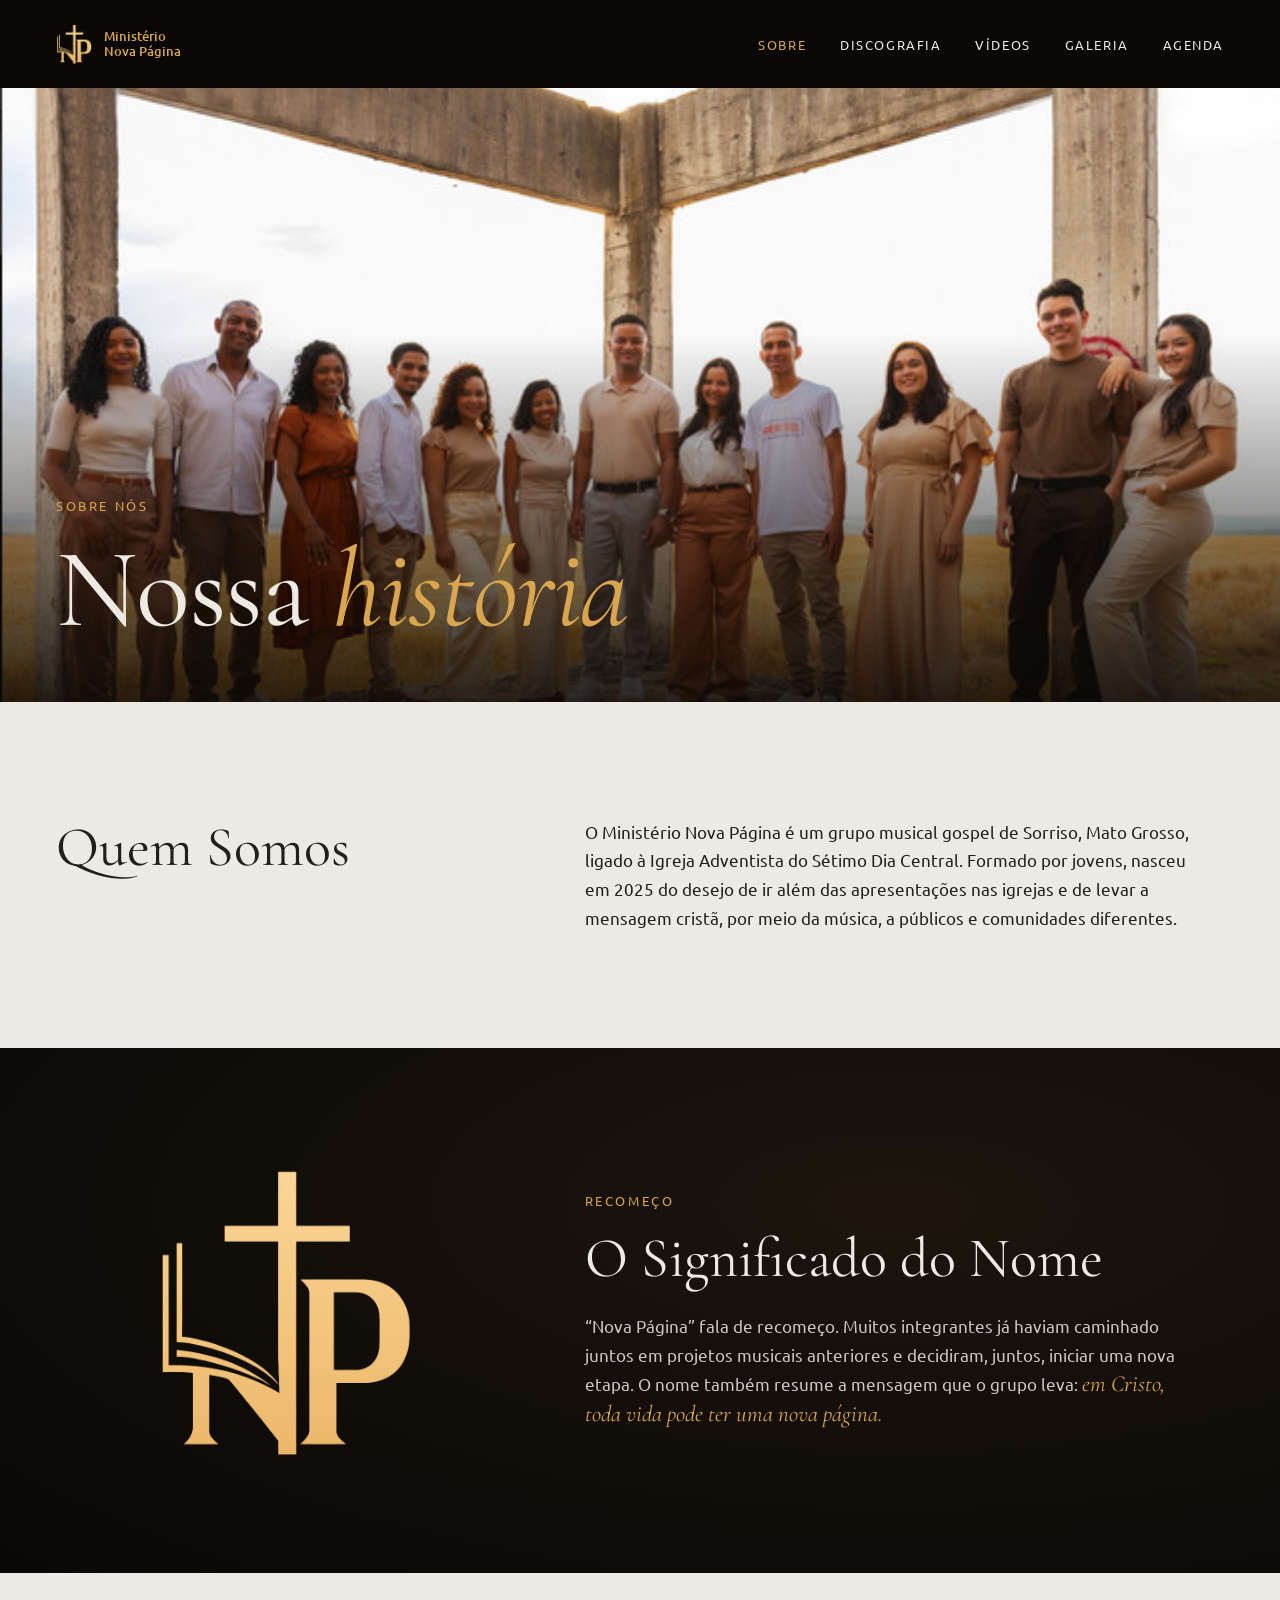
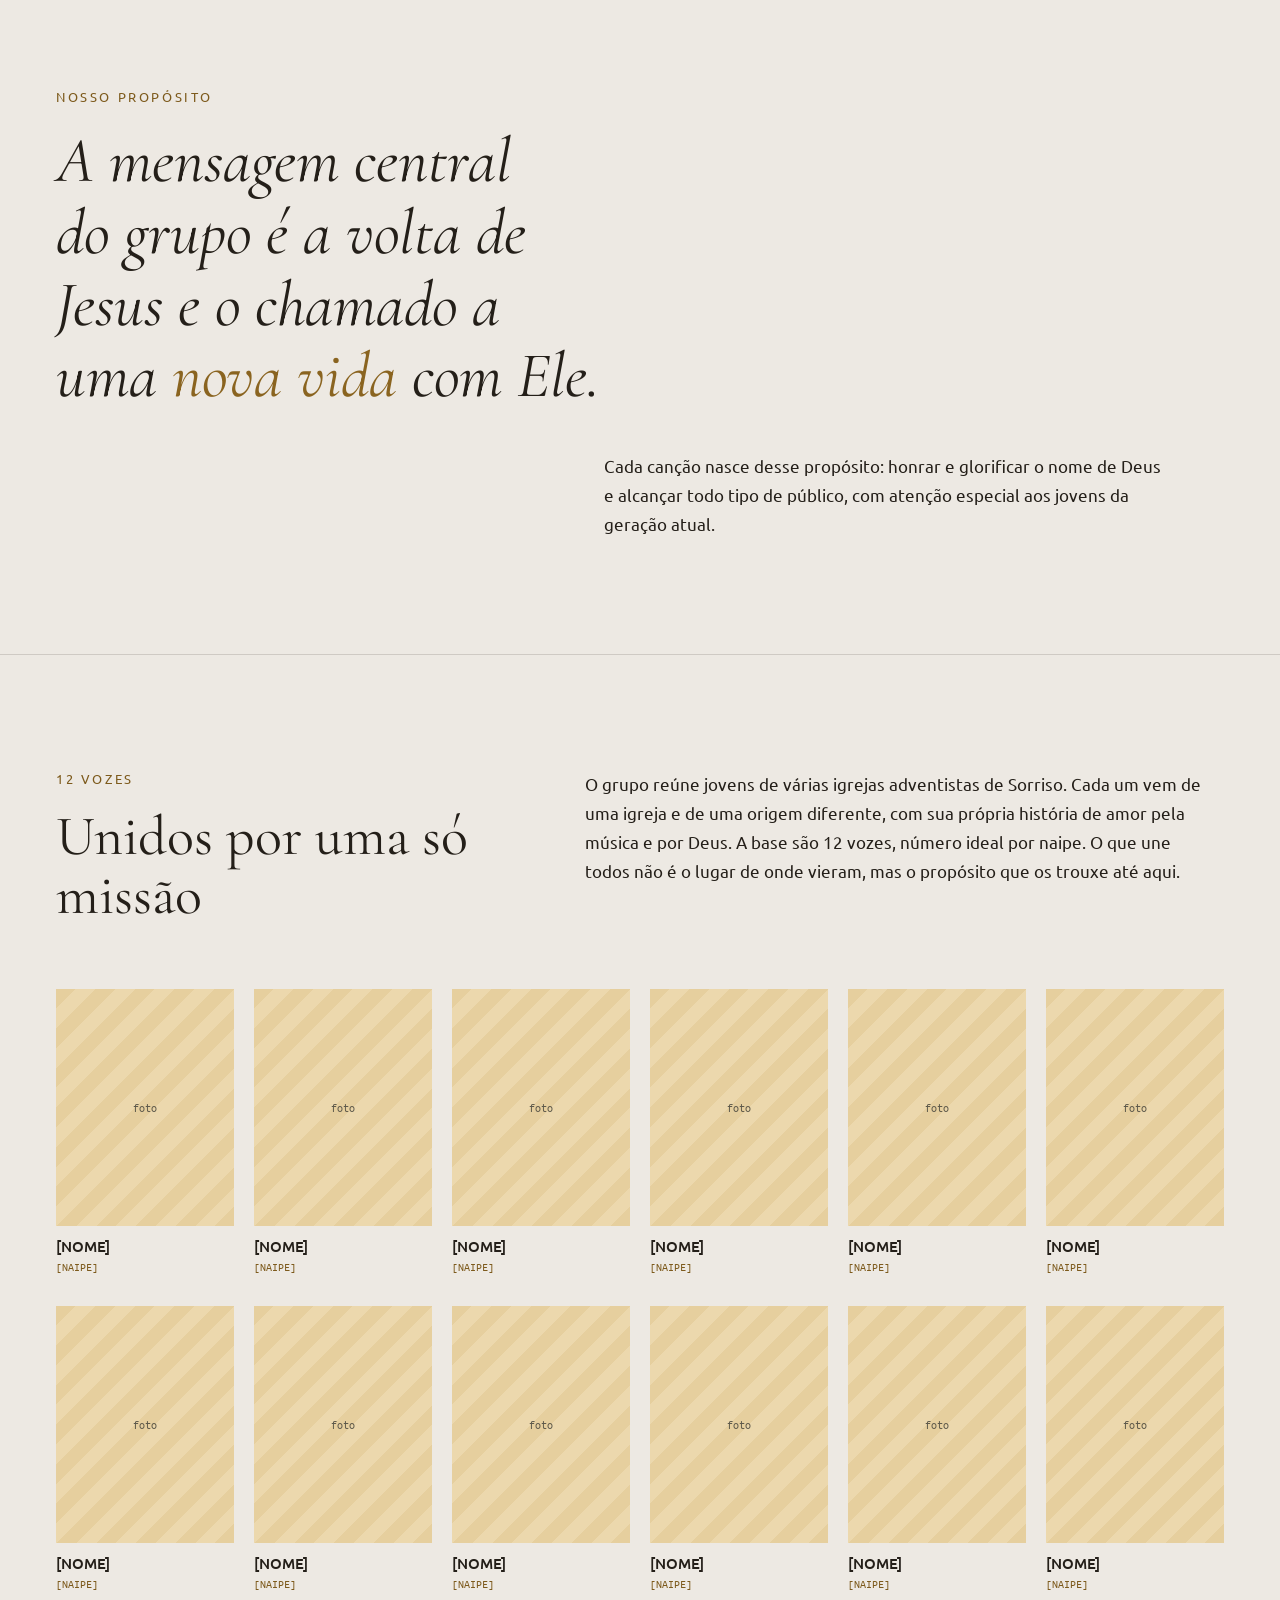
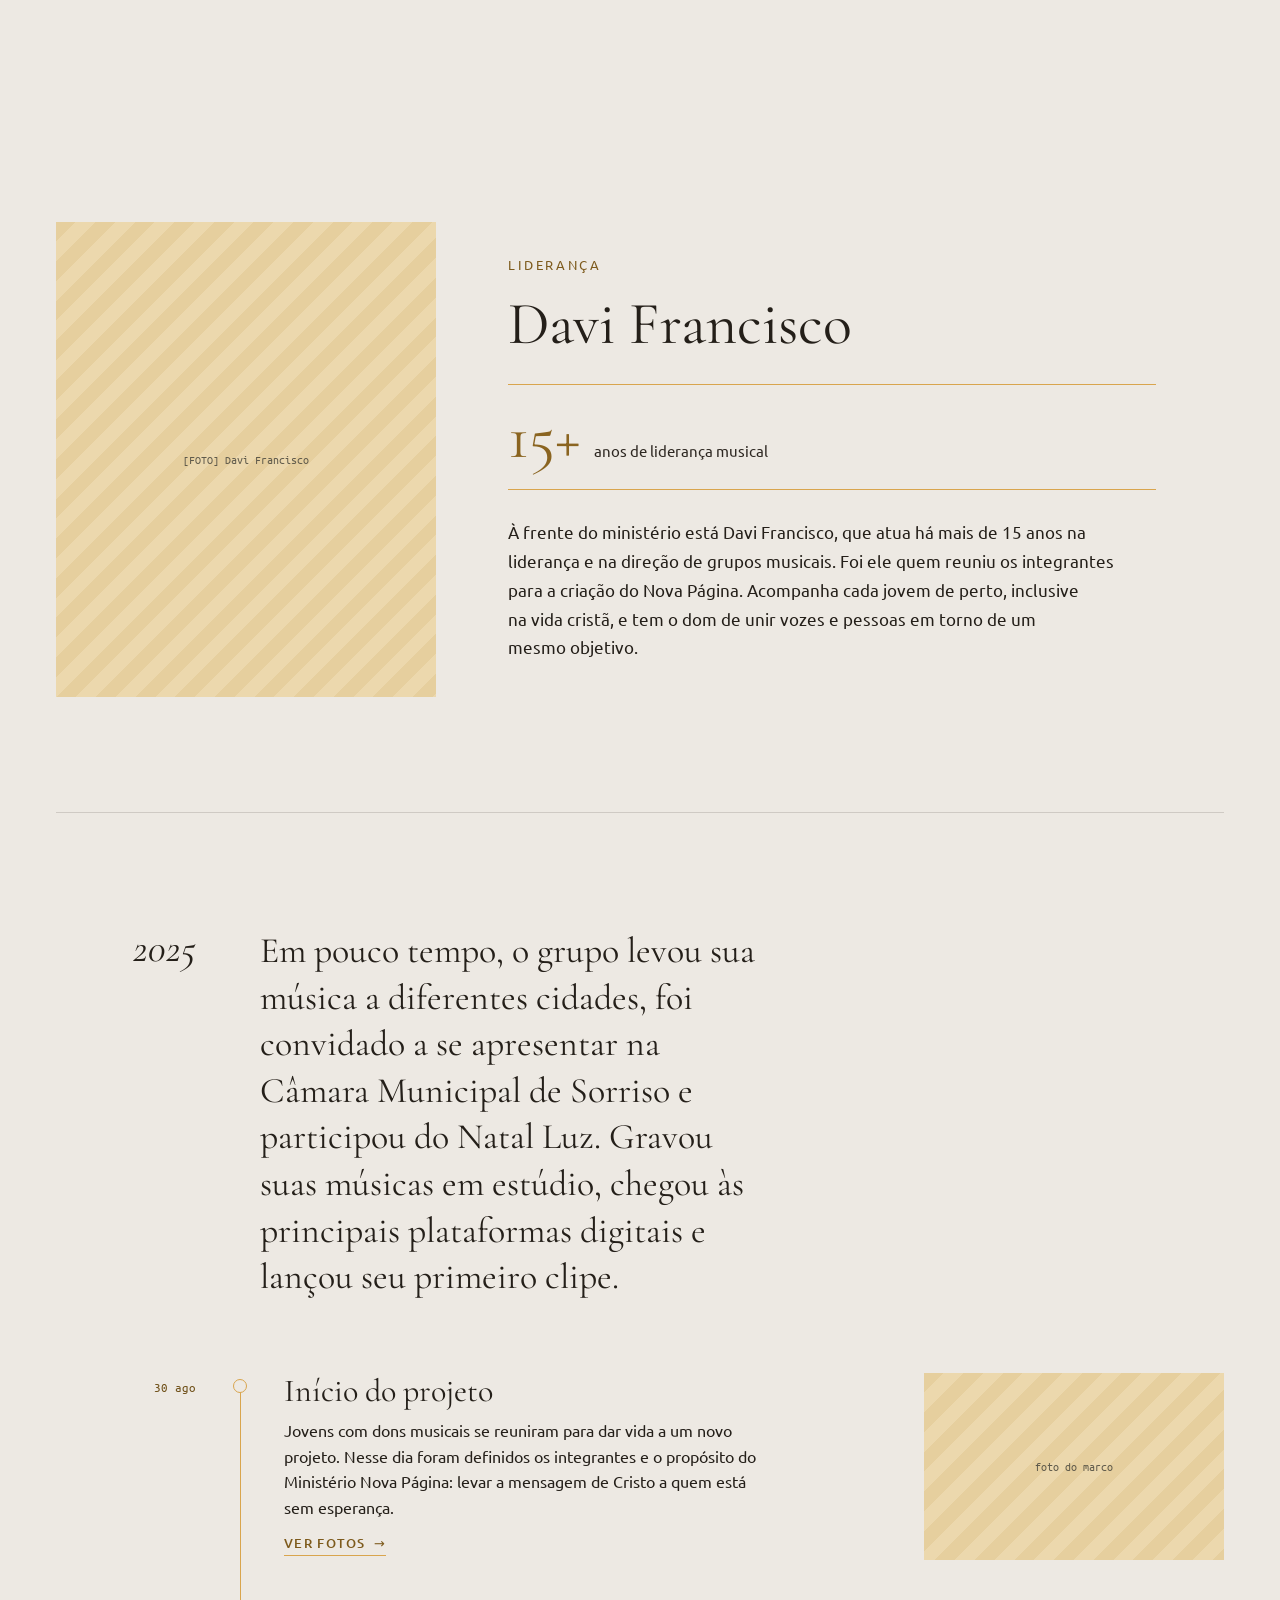
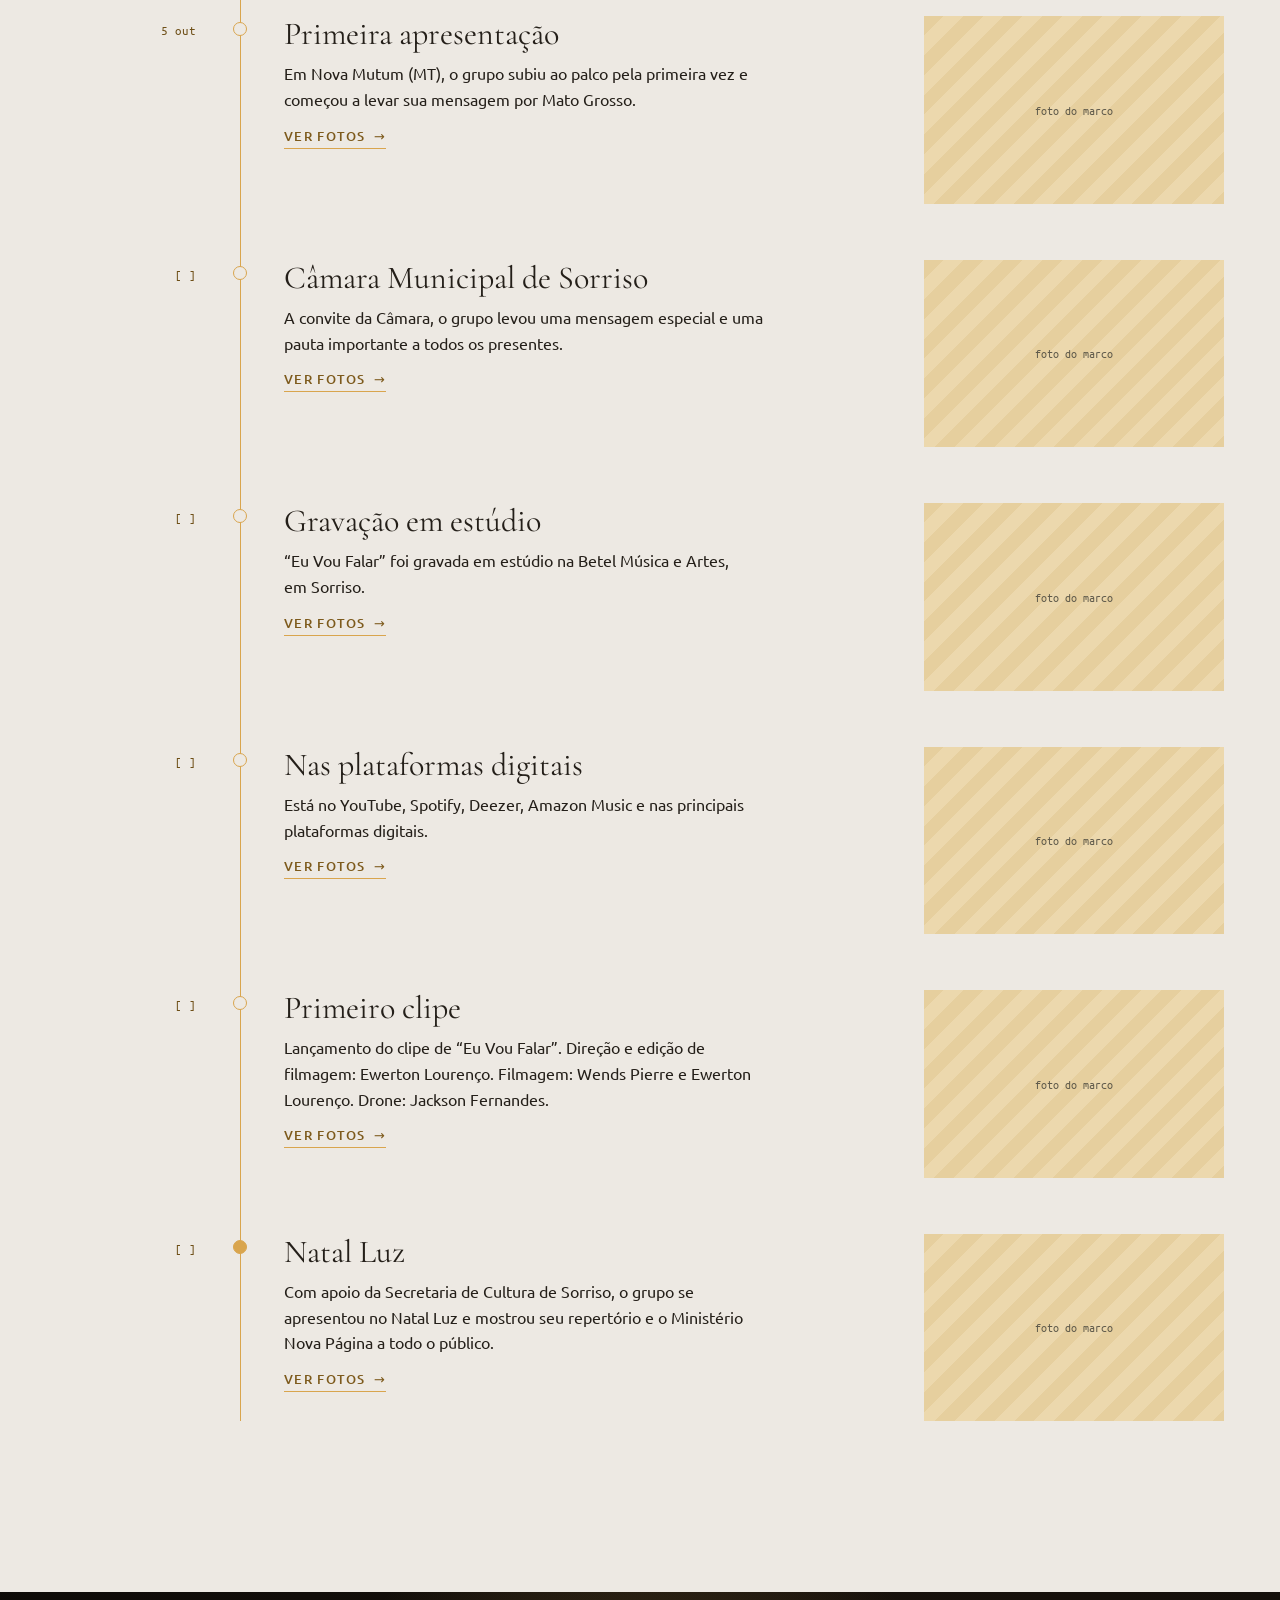
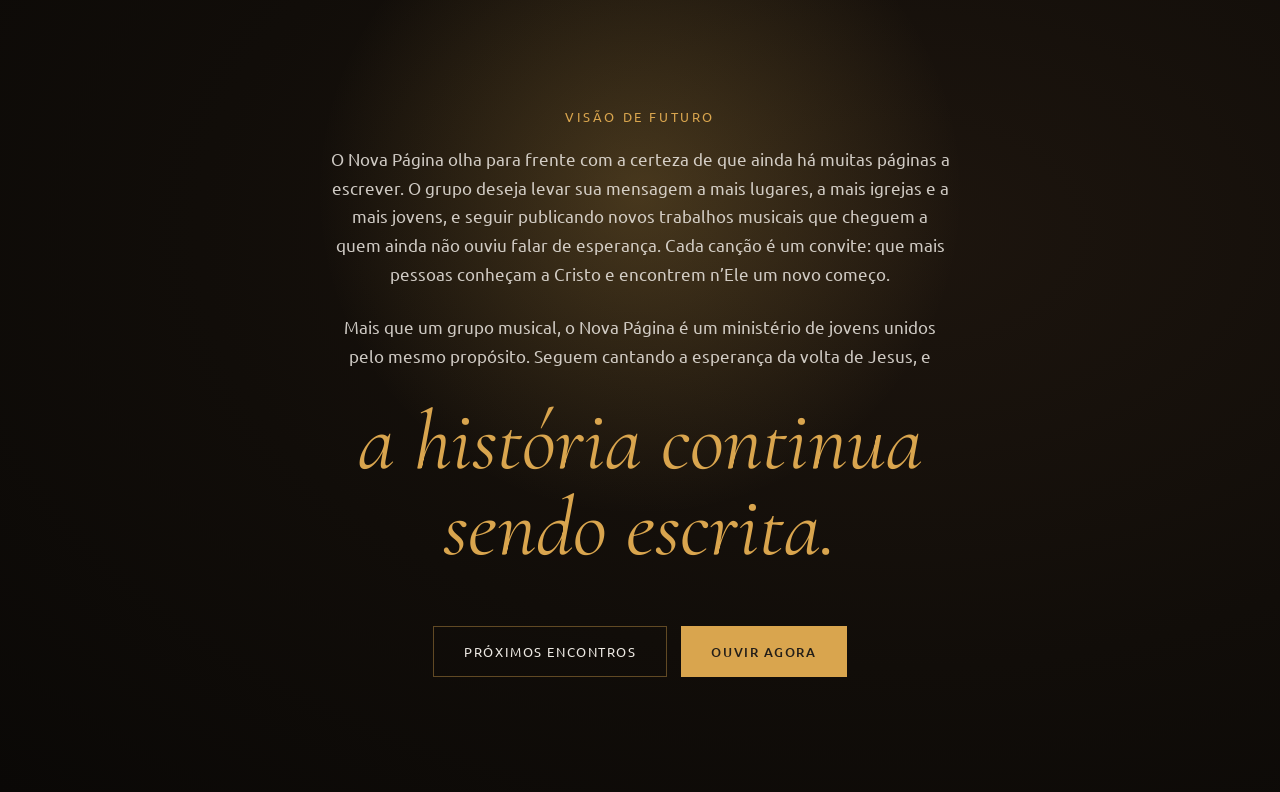
==== nossa-historia.html @ 0b58940a "Site do Ministério Nova Página Página inicial (Hero, Sobre, Discografia, Vídeos, Galeria, Agenda, Co" ====
<!DOCTYPE html>
<html lang="pt-BR">
<head>
<meta charset="utf-8">
<meta name="viewport" content="width=device-width, initial-scale=1">
<title>Nossa história — Ministério Nova Página</title>
<meta name="description" content="A história do Ministério Nova Página, grupo musical gospel de jovens de Sorriso, Mato Grosso.">
<meta name="theme-color" content="#0a0806">
<link rel="icon" href="assets/logo-mark-dourada.png">
<link rel="stylesheet" href="fonts/fonts.css">
<link rel="stylesheet" href="styles.css">
</head>
<body>

<header class="page-header">
  <a href="index.html" class="brand" aria-label="Ministério Nova Página — início"><img src="assets/logo-mark-dourada.png" alt=""><span>Ministério<br>Nova Página</span></a>
  <nav class="site-nav" aria-label="Principal">
    <a href="index.html#sobre" class="is-active">Sobre</a><a href="index.html#discografia">Discografia</a><a href="index.html#videos">Vídeos</a><a href="index.html#galeria">Galeria</a><a href="index.html#agenda">Agenda</a>
  </nav>
  <a href="index.html" class="back">← Início</a>
</header>

<main>
  <!-- 1. Abertura -->
  <section class="opening">
    <img class="crop-top" src="assets/foto-grupo.png" alt="Integrantes do Ministério Nova Página">
    <div class="opening__text">
      <div class="eyebrow eyebrow--gold">Sobre nós</div>
      <h1>Nossa <em>história</em></h1>
    </div>
  </section>
  <section class="h-section h-split">
    <h2 class="h2">Quem Somos</h2>
    <p class="body">O Ministério Nova Página é um grupo musical gospel de Sorriso, Mato Grosso, ligado à Igreja Adventista do Sétimo Dia Central. Formado por jovens, nasceu em 2025 do desejo de ir além das apresentações nas igrejas e de levar a mensagem cristã, por meio da música, a públicos e comunidades diferentes.</p>
  </section>

  <!-- 2. Significado do nome -->
  <section class="name-band h-split">
    <div class="mark"><img src="assets/logo-mark-dourada.png" alt=""></div>
    <div>
      <div class="eyebrow eyebrow--gold">Recomeço</div>
      <h2 class="h2">O Significado do Nome</h2>
      <p class="body">“Nova Página” fala de recomeço. Muitos integrantes já haviam caminhado juntos em projetos musicais anteriores e decidiram, juntos, iniciar uma nova etapa. O nome também resume a mensagem que o grupo leva: <em>em Cristo, toda vida pode ter uma nova página.</em></p>
    </div>
  </section>

  <!-- 3. Propósito -->
  <section class="h-section">
    <div class="eyebrow eyebrow--dark">Nosso Propósito</div>
    <p class="purpose-lead">A mensagem central do grupo é a volta de Jesus e o chamado a uma <span>nova vida</span> com Ele.</p>
    <div class="purpose-rest"><p class="body">Cada canção nasce desse propósito: honrar e glorificar o nome de Deus e alcançar todo tipo de público, com atenção especial aos jovens da geração atual.</p></div>
  </section>

  <!-- 4. Integrantes -->
  <section class="h-section h-section--rule">
    <div class="h-split">
      <div><div class="eyebrow eyebrow--dark">12 vozes</div><h2 class="h2">Unidos por uma só missão</h2></div>
      <p class="body">O grupo reúne jovens de várias igrejas adventistas de Sorriso. Cada um vem de uma igreja e de uma origem diferente, com sua própria história de amor pela música e por Deus. A base são 12 vozes, número ideal por naipe. O que une todos não é o lugar de onde vieram, mas o propósito que os trouxe até aqui.</p>
    </div>
    <div class="members">
      <div class="member"><div class="placeholder">foto</div><div class="member__name">[NOME]</div><div class="member__role">[NAIPE]</div></div>
      <div class="member"><div class="placeholder">foto</div><div class="member__name">[NOME]</div><div class="member__role">[NAIPE]</div></div>
      <div class="member"><div class="placeholder">foto</div><div class="member__name">[NOME]</div><div class="member__role">[NAIPE]</div></div>
      <div class="member"><div class="placeholder">foto</div><div class="member__name">[NOME]</div><div class="member__role">[NAIPE]</div></div>
      <div class="member"><div class="placeholder">foto</div><div class="member__name">[NOME]</div><div class="member__role">[NAIPE]</div></div>
      <div class="member"><div class="placeholder">foto</div><div class="member__name">[NOME]</div><div class="member__role">[NAIPE]</div></div>
      <div class="member"><div class="placeholder">foto</div><div class="member__name">[NOME]</div><div class="member__role">[NAIPE]</div></div>
      <div class="member"><div class="placeholder">foto</div><div class="member__name">[NOME]</div><div class="member__role">[NAIPE]</div></div>
      <div class="member"><div class="placeholder">foto</div><div class="member__name">[NOME]</div><div class="member__role">[NAIPE]</div></div>
      <div class="member"><div class="placeholder">foto</div><div class="member__name">[NOME]</div><div class="member__role">[NAIPE]</div></div>
      <div class="member"><div class="placeholder">foto</div><div class="member__name">[NOME]</div><div class="member__role">[NAIPE]</div></div>
      <div class="member"><div class="placeholder">foto</div><div class="member__name">[NOME]</div><div class="member__role">[NAIPE]</div></div>
    </div>
  </section>

  <!-- 5. Liderança -->
  <section class="h-section">
    <div class="leader">
      <div class="placeholder">[FOTO] Davi Francisco</div>
      <div>
        <div class="eyebrow eyebrow--dark">Liderança</div>
        <h2>Davi Francisco</h2>
        <div class="leader__stat"><b>15+</b><span>anos de liderança musical</span></div>
        <p class="body">À frente do ministério está Davi Francisco, que atua há mais de 15 anos na liderança e na direção de grupos musicais. Foi ele quem reuniu os integrantes para a criação do Nova Página. Acompanha cada jovem de perto, inclusive na vida cristã, e tem o dom de unir vozes e pessoas em torno de um mesmo objetivo.</p>
      </div>
    </div>
  </section>

  <!-- 6. Trajetória -->
  <section class="h-section traj" id="trajetoria">
    <div class="traj__intro">
      <div class="traj__year">2025</div>
      <p>Em pouco tempo, o grupo levou sua música a diferentes cidades, foi convidado a se apresentar na Câmara Municipal de Sorriso e participou do Natal Luz. Gravou suas músicas em estúdio, chegou às principais plataformas digitais e lançou seu primeiro clipe.</p>
    </div>
    <div class="vtl">
      <div class="vtl__rail" data-draw-y></div>
      <div class="vtl__item" data-pt="0">
        <div class="vtl__date">30 ago</div>
        <div class="vtl__dotcol"><div class="vtl__dot"></div></div>
        <div><h3>Início do projeto</h3><p>Jovens com dons musicais se reuniram para dar vida a um novo projeto. Nesse dia foram definidos os integrantes e o propósito do Ministério Nova Página: levar a mensagem de Cristo a quem está sem esperança.</p><a href="index.html#galeria" class="link-arrow">Ver fotos <span class="arrow">→</span></a></div>
        <div class="placeholder">foto do marco</div>
      </div>
      <div class="vtl__item" data-pt="1">
        <div class="vtl__date">5 out</div>
        <div class="vtl__dotcol"><div class="vtl__dot"></div></div>
        <div><h3>Primeira apresentação</h3><p>Em Nova Mutum (MT), o grupo subiu ao palco pela primeira vez e começou a levar sua mensagem por Mato Grosso.</p><a href="index.html#galeria" class="link-arrow">Ver fotos <span class="arrow">→</span></a></div>
        <div class="placeholder">foto do marco</div>
      </div>
      <div class="vtl__item" data-pt="2">
        <div class="vtl__date">[  ]</div>
        <div class="vtl__dotcol"><div class="vtl__dot"></div></div>
        <div><h3>Câmara Municipal de Sorriso</h3><p>A convite da Câmara, o grupo levou uma mensagem especial e uma pauta importante a todos os presentes.</p><a href="index.html#galeria" class="link-arrow">Ver fotos <span class="arrow">→</span></a></div>
        <div class="placeholder">foto do marco</div>
      </div>
      <div class="vtl__item" data-pt="3">
        <div class="vtl__date">[  ]</div>
        <div class="vtl__dotcol"><div class="vtl__dot"></div></div>
        <div><h3>Gravação em estúdio</h3><p>“Eu Vou Falar” foi gravada em estúdio na Betel Música e Artes, em Sorriso.</p><a href="index.html#galeria" class="link-arrow">Ver fotos <span class="arrow">→</span></a></div>
        <div class="placeholder">foto do marco</div>
      </div>
      <div class="vtl__item" data-pt="4">
        <div class="vtl__date">[  ]</div>
        <div class="vtl__dotcol"><div class="vtl__dot"></div></div>
        <div><h3>Nas plataformas digitais</h3><p>Está no YouTube, Spotify, Deezer, Amazon Music e nas principais plataformas digitais.</p><a href="index.html#galeria" class="link-arrow">Ver fotos <span class="arrow">→</span></a></div>
        <div class="placeholder">foto do marco</div>
      </div>
      <div class="vtl__item" data-pt="5">
        <div class="vtl__date">[  ]</div>
        <div class="vtl__dotcol"><div class="vtl__dot"></div></div>
        <div><h3>Primeiro clipe</h3><p>Lançamento do clipe de “Eu Vou Falar”. Direção e edição de filmagem: Ewerton Lourenço. Filmagem: Wends Pierre e Ewerton Lourenço. Drone: Jackson Fernandes.</p><a href="index.html#galeria" class="link-arrow">Ver fotos <span class="arrow">→</span></a></div>
        <div class="placeholder">foto do marco</div>
      </div>
      <div class="vtl__item is-latest" data-pt="6">
        <div class="vtl__date">[  ]</div>
        <div class="vtl__dotcol"><div class="vtl__dot"></div></div>
        <div><h3>Natal Luz</h3><p>Com apoio da Secretaria de Cultura de Sorriso, o grupo se apresentou no Natal Luz e mostrou seu repertório e o Ministério Nova Página a todo o público.</p><a href="index.html#galeria" class="link-arrow">Ver fotos <span class="arrow">→</span></a></div>
        <div class="placeholder">foto do marco</div>
      </div>
    </div>
  </section>

  <!-- 7. Fechamento -->
  <section class="closing">
    <div class="closing__inner">
      <div class="eyebrow eyebrow--gold">Visão de Futuro</div>
      <p class="body">O Nova Página olha para frente com a certeza de que ainda há muitas páginas a escrever. O grupo deseja levar sua mensagem a mais lugares, a mais igrejas e a mais jovens, e seguir publicando novos trabalhos musicais que cheguem a quem ainda não ouviu falar de esperança. Cada canção é um convite: que mais pessoas conheçam a Cristo e encontrem n’Ele um novo começo.</p>
      <p class="body">Mais que um grupo musical, o Nova Página é um ministério de jovens unidos pelo mesmo propósito. Seguem cantando a esperança da volta de Jesus, e</p>
      <p class="closing__big">a história continua sendo escrita.</p>
      <div class="closing__ctas">
        <a href="index.html#agenda" class="btn btn--ghost">Próximos encontros</a>
        <a href="index.html#discografia" class="btn btn--primary">Ouvir agora</a>
      </div>
    </div>
  </section>
</main>

<script src="main.js"></script>
</body>
</html>
---- fonts/fonts.css ----
/* Fontes do site (Google Fonts, licença SIL Open Font License) — servidas localmente.
   Subconjuntos latin + latin-ext (português). Gerado a partir de fonts.googleapis.com. */

/* latin-ext */
@font-face {
  font-family: 'Cormorant Garamond';
  font-style: italic;
  font-weight: 400;
  font-display: swap;
  src: url(cormorant-garamond-400-italic-latin-ext.woff2) format('woff2');
  unicode-range: U+0100-02BA, U+02BD-02C5, U+02C7-02CC, U+02CE-02D7, U+02DD-02FF, U+0304, U+0308, U+0329, U+1D00-1DBF, U+1E00-1E9F, U+1EF2-1EFF, U+2020, U+20A0-20AB, U+20AD-20C4, U+2113, U+2C60-2C7F, U+A720-A7FF;
}

/* latin */
@font-face {
  font-family: 'Cormorant Garamond';
  font-style: italic;
  font-weight: 400;
  font-display: swap;
  src: url(cormorant-garamond-400-italic-latin.woff2) format('woff2');
  unicode-range: U+0000-00FF, U+0131, U+0152-0153, U+02BB-02BC, U+02C6, U+02DA, U+02DC, U+0304, U+0308, U+0329, U+2000-206F, U+20AC, U+2122, U+2191, U+2193, U+2212, U+2215, U+FEFF, U+FFFD;
}

/* latin-ext */
@font-face {
  font-family: 'Cormorant Garamond';
  font-style: italic;
  font-weight: 500;
  font-display: swap;
  src: url(cormorant-garamond-400-italic-latin-ext.woff2) format('woff2');
  unicode-range: U+0100-02BA, U+02BD-02C5, U+02C7-02CC, U+02CE-02D7, U+02DD-02FF, U+0304, U+0308, U+0329, U+1D00-1DBF, U+1E00-1E9F, U+1EF2-1EFF, U+2020, U+20A0-20AB, U+20AD-20C4, U+2113, U+2C60-2C7F, U+A720-A7FF;
}

/* latin */
@font-face {
  font-family: 'Cormorant Garamond';
  font-style: italic;
  font-weight: 500;
  font-display: swap;
  src: url(cormorant-garamond-400-italic-latin.woff2) format('woff2');
  unicode-range: U+0000-00FF, U+0131, U+0152-0153, U+02BB-02BC, U+02C6, U+02DA, U+02DC, U+0304, U+0308, U+0329, U+2000-206F, U+20AC, U+2122, U+2191, U+2193, U+2212, U+2215, U+FEFF, U+FFFD;
}

/* latin-ext */
@font-face {
  font-family: 'Cormorant Garamond';
  font-style: normal;
  font-weight: 400;
  font-display: swap;
  src: url(cormorant-garamond-400-latin-ext.woff2) format('woff2');
  unicode-range: U+0100-02BA, U+02BD-02C5, U+02C7-02CC, U+02CE-02D7, U+02DD-02FF, U+0304, U+0308, U+0329, U+1D00-1DBF, U+1E00-1E9F, U+1EF2-1EFF, U+2020, U+20A0-20AB, U+20AD-20C4, U+2113, U+2C60-2C7F, U+A720-A7FF;
}

/* latin */
@font-face {
  font-family: 'Cormorant Garamond';
  font-style: normal;
  font-weight: 400;
  font-display: swap;
  src: url(cormorant-garamond-400-latin.woff2) format('woff2');
  unicode-range: U+0000-00FF, U+0131, U+0152-0153, U+02BB-02BC, U+02C6, U+02DA, U+02DC, U+0304, U+0308, U+0329, U+2000-206F, U+20AC, U+2122, U+2191, U+2193, U+2212, U+2215, U+FEFF, U+FFFD;
}

/* latin-ext */
@font-face {
  font-family: 'Cormorant Garamond';
  font-style: normal;
  font-weight: 500;
  font-display: swap;
  src: url(cormorant-garamond-400-latin-ext.woff2) format('woff2');
  unicode-range: U+0100-02BA, U+02BD-02C5, U+02C7-02CC, U+02CE-02D7, U+02DD-02FF, U+0304, U+0308, U+0329, U+1D00-1DBF, U+1E00-1E9F, U+1EF2-1EFF, U+2020, U+20A0-20AB, U+20AD-20C4, U+2113, U+2C60-2C7F, U+A720-A7FF;
}

/* latin */
@font-face {
  font-family: 'Cormorant Garamond';
  font-style: normal;
  font-weight: 500;
  font-display: swap;
  src: url(cormorant-garamond-400-latin.woff2) format('woff2');
  unicode-range: U+0000-00FF, U+0131, U+0152-0153, U+02BB-02BC, U+02C6, U+02DA, U+02DC, U+0304, U+0308, U+0329, U+2000-206F, U+20AC, U+2122, U+2191, U+2193, U+2212, U+2215, U+FEFF, U+FFFD;
}

/* latin-ext */
@font-face {
  font-family: 'Ubuntu';
  font-style: normal;
  font-weight: 300;
  font-display: swap;
  src: url(ubuntu-300-latin-ext.woff2) format('woff2');
  unicode-range: U+0100-02BA, U+02BD-02C5, U+02C7-02CC, U+02CE-02D7, U+02DD-02FF, U+0304, U+0308, U+0329, U+1D00-1DBF, U+1E00-1E9F, U+1EF2-1EFF, U+2020, U+20A0-20AB, U+20AD-20C4, U+2113, U+2C60-2C7F, U+A720-A7FF;
}

/* latin */
@font-face {
  font-family: 'Ubuntu';
  font-style: normal;
  font-weight: 300;
  font-display: swap;
  src: url(ubuntu-300-latin.woff2) format('woff2');
  unicode-range: U+0000-00FF, U+0131, U+0152-0153, U+02BB-02BC, U+02C6, U+02DA, U+02DC, U+0304, U+0308, U+0329, U+2000-206F, U+20AC, U+2122, U+2191, U+2193, U+2212, U+2215, U+FEFF, U+FFFD;
}

/* latin-ext */
@font-face {
  font-family: 'Ubuntu';
  font-style: normal;
  font-weight: 400;
  font-display: swap;
  src: url(ubuntu-400-latin-ext.woff2) format('woff2');
  unicode-range: U+0100-02BA, U+02BD-02C5, U+02C7-02CC, U+02CE-02D7, U+02DD-02FF, U+0304, U+0308, U+0329, U+1D00-1DBF, U+1E00-1E9F, U+1EF2-1EFF, U+2020, U+20A0-20AB, U+20AD-20C4, U+2113, U+2C60-2C7F, U+A720-A7FF;
}

/* latin */
@font-face {
  font-family: 'Ubuntu';
  font-style: normal;
  font-weight: 400;
  font-display: swap;
  src: url(ubuntu-400-latin.woff2) format('woff2');
  unicode-range: U+0000-00FF, U+0131, U+0152-0153, U+02BB-02BC, U+02C6, U+02DA, U+02DC, U+0304, U+0308, U+0329, U+2000-206F, U+20AC, U+2122, U+2191, U+2193, U+2212, U+2215, U+FEFF, U+FFFD;
}

/* latin-ext */
@font-face {
  font-family: 'Ubuntu';
  font-style: normal;
  font-weight: 500;
  font-display: swap;
  src: url(ubuntu-500-latin-ext.woff2) format('woff2');
  unicode-range: U+0100-02BA, U+02BD-02C5, U+02C7-02CC, U+02CE-02D7, U+02DD-02FF, U+0304, U+0308, U+0329, U+1D00-1DBF, U+1E00-1E9F, U+1EF2-1EFF, U+2020, U+20A0-20AB, U+20AD-20C4, U+2113, U+2C60-2C7F, U+A720-A7FF;
}

/* latin */
@font-face {
  font-family: 'Ubuntu';
  font-style: normal;
  font-weight: 500;
  font-display: swap;
  src: url(ubuntu-500-latin.woff2) format('woff2');
  unicode-range: U+0000-00FF, U+0131, U+0152-0153, U+02BB-02BC, U+02C6, U+02DA, U+02DC, U+0304, U+0308, U+0329, U+2000-206F, U+20AC, U+2122, U+2191, U+2193, U+2212, U+2215, U+FEFF, U+FFFD;
}

/* latin-ext */
@font-face {
  font-family: 'Ubuntu Mono';
  font-style: normal;
  font-weight: 400;
  font-display: swap;
  src: url(ubuntu-mono-400-latin-ext.woff2) format('woff2');
  unicode-range: U+0100-02BA, U+02BD-02C5, U+02C7-02CC, U+02CE-02D7, U+02DD-02FF, U+0304, U+0308, U+0329, U+1D00-1DBF, U+1E00-1E9F, U+1EF2-1EFF, U+2020, U+20A0-20AB, U+20AD-20C4, U+2113, U+2C60-2C7F, U+A720-A7FF;
}

/* latin */
@font-face {
  font-family: 'Ubuntu Mono';
  font-style: normal;
  font-weight: 400;
  font-display: swap;
  src: url(ubuntu-mono-400-latin.woff2) format('woff2');
  unicode-range: U+0000-00FF, U+0131, U+0152-0153, U+02BB-02BC, U+02C6, U+02DA, U+02DC, U+0304, U+0308, U+0329, U+2000-206F, U+20AC, U+2122, U+2191, U+2193, U+2212, U+2215, U+FEFF, U+FFFD;
}
---- styles.css ----
/* Ministério Nova Página — estilos compartilhados */
:root {
  --ink: #241F19;
  --ink-2: #2e2822;
  --ivory: #EDE9E3;
  --gold: #D9A54E;
  --gold-soft: #E8C27A;
  --sand: #EFD9A8;
  /* dourado da logo principal (medido no PNG: topo → base) */
  --gold-light: #FCD595;
  --gold-warm: #E4AB59;
  --gold-gradient: linear-gradient(180deg, var(--gold-light) 0%, var(--gold-warm) 100%);
  --gold-dark: #7d5a1c;
  --gold-deep: #8a6420;
  --gold-date: #6e4f17;
  --olive: #87816E;
  --muted: #a8a191;
  --night: #0a0806;
  --night-grad: radial-gradient(ellipse at 75% 40%, #1d150e 0%, #110d09 50%, #0a0806 100%);
  --serif: 'Cormorant Garamond', serif;
  --sans: Ubuntu, system-ui, sans-serif;
  --mono: 'Ubuntu Mono', ui-monospace, monospace;
  --ease: cubic-bezier(.23, 1, .32, 1);
  --gutter: clamp(20px, 4.4vw, 56px);
  --section-y: clamp(64px, 9vw, 120px);
  --cream: #EDE9E3;
  --cream-sheet: #E3D9C8;
  /* dourado profundo para texto sobre o creme (mesmo degradê vertical, contraste AA) */
  --gold-gradient-deep: linear-gradient(180deg, var(--gold-deep) 0%, var(--gold-date) 100%);
  /* container compartilhado */
  --container: 1240px;
  --container-pad: clamp(20px, 5vw, 48px);
  /* tipografia fluida */
  --fs-eyebrow: clamp(0.8125rem, 0.7rem + 0.2vw, 0.875rem);
  --fs-h2: clamp(2.5rem, 1.6rem + 3vw, 4rem);
  --fs-body: clamp(1.0625rem, 1rem + 0.25vw, 1.1875rem);
  --fs-quote: clamp(1.5rem, 1.2rem + 1vw, 2rem);
  --fs-meta: 1rem;
  --fs-link: 0.875rem;
  --stripe: repeating-linear-gradient(135deg, #e6cf9e 0 14px, #ecd8ad 14px 28px);
}

*, *::before, *::after { box-sizing: border-box; }
html { scroll-behavior: smooth; -webkit-text-size-adjust: 100%; }
body { margin: 0; font-family: var(--sans); background: var(--night); color: var(--ivory); }
img { max-width: 100%; }
a { color: inherit; text-decoration: none; }
button { font: inherit; }
h1, h2, h3, p, blockquote { margin: 0; }
section, [id] { scroll-margin-top: 0; }

.focusable:focus-visible, a:focus-visible, button:focus-visible, [tabindex]:focus-visible {
  outline: 2px solid var(--gold); outline-offset: 3px;
}

/* ---------- utilidades ---------- */
.container { width: 100%; max-width: calc(var(--container) + 2 * var(--container-pad)); margin-inline: auto; padding-inline: var(--container-pad); }
.eyebrow { font-size: 13px; letter-spacing: .2em; text-transform: uppercase; margin-bottom: 20px; }
.eyebrow--gold { color: var(--gold); }
.eyebrow--dark { color: var(--gold-dark); }
.display { font: 400 clamp(40px, 5vw, 60px)/1.05 var(--serif); }
.sr-only { position: absolute; width: 1px; height: 1px; overflow: hidden; clip: rect(0 0 0 0); white-space: nowrap; }
.placeholder { background: var(--stripe); display: flex; align-items: center; justify-content: center; font: 12px var(--mono); color: #5f5a4b; }

/* ---------- botões ---------- */
.btn {
  display: inline-flex; align-items: center; justify-content: center;
  padding: 16px 30px; font-size: 13px; letter-spacing: .12em; text-transform: uppercase;
  transition: background-color .2s ease, color .2s ease, border-color .2s ease, transform .16s var(--ease);
  min-height: 48px;
}
.btn:active { transform: scale(.97); }
.btn--primary { background: var(--gold); color: var(--ink); font-weight: 500; }
.btn--ghost { border: 1px solid rgba(217,165,78,.4); color: var(--ivory); }
@media (hover: hover) and (pointer: fine) {
  .btn--primary:hover { background: var(--ivory); color: var(--ink); }
  .btn--ghost:hover { border-color: var(--gold); color: var(--gold); }
}

.link-arrow {
  display: inline-flex; align-items: center; gap: 10px;
  font-size: 14px; font-weight: 500; letter-spacing: .1em; text-transform: uppercase;
  color: var(--gold-dark); border-bottom: 1px solid var(--gold); padding-bottom: 4px;
}
.link-arrow .arrow { display: inline-block; transition: transform .2s var(--ease); }
@media (hover: hover) and (pointer: fine) {
  .link-arrow:hover { color: var(--ink); }
  .link-arrow:hover .arrow { transform: translateX(4px); }
}

.link-line { font-size: 13px; letter-spacing: .12em; text-transform: uppercase; border-bottom: 1px solid currentColor; padding-bottom: 3px; }
@media (hover: hover) and (pointer: fine) { .link-line:hover { color: var(--gold-dark); } }

/* ---------- marca ---------- */
.brand { display: flex; align-items: center; gap: 12px; color: var(--gold); }
.brand img { height: 40px; width: auto; display: block; }
.brand span { font: 500 13px/1.15 var(--sans); }
@media (max-width: 899px) {
  .brand img { height: 30px; }
  .brand span { font-size: 12px; }
}

/* ---------- cabeçalho ---------- */
.site-header {
  position: relative; z-index: 3;
  display: grid; grid-template-columns: 1fr auto 1fr; align-items: center;
  padding-block: 24px;
}
.site-nav { display: flex; gap: 34px; font-size: 13px; letter-spacing: .12em; text-transform: uppercase; }
.site-nav a { transition: color .2s ease; }
@media (hover: hover) and (pointer: fine) { .site-nav a:hover { color: var(--gold); } }
.socials { display: flex; gap: 6px; justify-content: flex-end; }
.socials a {
  width: 36px; height: 36px; display: flex; align-items: center; justify-content: center;
  color: var(--gold); opacity: .8; transition: opacity .2s ease;
}
.socials svg { width: 18px; height: 18px; fill: currentColor; }
@media (hover: hover) and (pointer: fine) { .socials a:hover { opacity: 1; } }
.site-header .socials { gap: 0; }
.site-header .socials a { width: 44px; height: 44px; padding: 11px; }
.site-header .socials svg { width: 22px; height: 22px; display: block; }
.site-header .socials a:focus-visible { outline: 2px solid var(--gold); outline-offset: 0; opacity: 1; }

.menu-btn {
  display: none; width: 44px; height: 44px; flex-direction: column; align-items: center; justify-content: center;
  gap: 6px; background: none; border: none; cursor: pointer; padding: 0;
}
.menu-btn span { display: block; width: 22px; height: 1.5px; background: var(--ivory); }
.menu-btn span:last-child { width: 14px; margin-left: 8px; }

.mobile-menu {
  position: fixed; inset: 0; z-index: 50; background: rgba(10,8,6,.97);
  display: flex; flex-direction: column; padding: 14px 12px 28px 20px;
  opacity: 0; visibility: hidden; transition: opacity .25s ease, visibility 0s linear .25s;
}
.mobile-menu.is-open { opacity: 1; visibility: visible; transition: opacity .25s ease; }
.mobile-menu__top { display: flex; align-items: center; justify-content: space-between; }
.mobile-menu__close { width: 44px; height: 44px; background: none; border: none; color: var(--ivory); font-size: 28px; line-height: 1; cursor: pointer; }
.mobile-menu nav { display: flex; flex-direction: column; margin-top: 48px; font: 400 36px/1 var(--serif); }
.mobile-menu nav a { padding: 14px 0; border-bottom: 1px solid rgba(217,165,78,.15); }
.mobile-menu .socials { margin-top: auto; justify-content: flex-start; gap: 8px; }
.mobile-menu .socials a { width: 44px; height: 44px; }

@media (max-width: 899px) {
  .site-header { display: flex; justify-content: space-between; padding: 14px 12px 14px 20px; }
  .site-header .site-nav, .site-header .socials { display: none; }
  .menu-btn { display: flex; }
}

/* ---------- HERO ---------- */
.hero {
  position: relative; min-height: 100svh; min-height: max(100svh, 680px);
  background: var(--night-grad); color: var(--ivory);
  display: flex; flex-direction: column; overflow: hidden;
}
.hero-glow { position: absolute; inset: 0; pointer-events: none; overflow: hidden; }
.hero-glow > * { position: absolute; }
.hero-glow .beam-wrap { inset: 0; filter: blur(26px); animation: npBreathe 8s ease-in-out infinite; }
.hero-glow .beam {
  position: absolute; left: var(--gx, 75%); top: -4%; width: calc(640px * var(--gk, 1)); height: 100%;
  transform: translateX(-50%); clip-path: polygon(45% 0, 55% 0, 100% 100%, 0 100%);
  background: linear-gradient(180deg, rgba(255,228,150,.85) 0%, rgba(240,190,100,.45) 25%, rgba(210,150,70,.22) 60%, rgba(180,120,50,.10) 100%);
}
.hero-glow .source {
  left: var(--gx, 75%); top: calc(-60px * var(--gk, 1)); width: calc(220px * var(--gk, 1)); height: calc(120px * var(--gk, 1));
  transform: translateX(-50%); border-radius: 50%; filter: blur(6px);
  background: radial-gradient(ellipse, rgba(255,240,200,.9) 0%, rgba(255,210,130,.4) 40%, transparent 70%);
}
.hero-glow .pool {
  left: var(--gx, 75%); bottom: var(--pool-bottom, 2%); width: calc(620px * var(--gk, 1)); height: calc(150px * var(--gk, 1));
  transform: translateX(-50%); border-radius: 50%; filter: blur(8px);
  background: radial-gradient(ellipse, rgba(240,190,90,.45) 0%, rgba(200,140,60,.18) 45%, transparent 72%);
  animation: npPool 7s ease-in-out infinite;
}
.hero-glow .dust {
  border-radius: 50%; background: #FBE2A8; box-shadow: 0 0 6px rgba(251,226,168,.9);
  opacity: 0; animation-name: npDust; animation-timing-function: linear; animation-iteration-count: infinite;
}
@keyframes npBreathe { 0%, 100% { opacity: .85 } 50% { opacity: 1 } }
@keyframes npPool { 0%, 100% { opacity: .75; transform: translateX(-50%) scaleX(.96) } 50% { opacity: 1; transform: translateX(-50%) scaleX(1.04) } }
@keyframes npDust { 0% { transform: translateY(0); opacity: 0 } 15% { opacity: var(--o) } 85% { opacity: var(--o) } 100% { transform: translateY(-140px); opacity: 0 } }

.hero-main {
  position: relative; z-index: 1; flex: 1;
  display: grid; grid-template-columns: minmax(0, 1.45fr) minmax(0, 1fr); gap: 48px; align-items: center;
  padding-block: 40px 64px;
}
.hero h1 { font: 400 clamp(46px, 6.7vw, 86px)/1.02 var(--serif); letter-spacing: -.01em; text-wrap: balance; }
.hero h1 .line { display: block; }
.hero h1 .line--nowrap { white-space: nowrap; }
.lit { position: relative; display: inline-block; font-style: italic; color: var(--ivory); line-height: inherit; }
.lit__gold { position: absolute; inset: 0; white-space: nowrap; line-height: inherit; color: var(--gold); }
.hero-sub { margin-top: 32px; max-width: 48ch; font-size: 18px; line-height: 1.6; font-weight: 400; color: rgba(237,233,227,.85); text-wrap: balance; }
.hero-ctas { display: flex; gap: 14px; margin-top: 44px; flex-wrap: wrap; }
.hero-logo { display: flex; justify-content: center; }
.hero-logo img { width: 100%; max-width: 272px; height: auto; display: block; }

.hero { border-bottom: 1px solid rgba(217,165,78,.3); }
.hero-strip {
  position: relative; z-index: 1;
  display: flex; justify-content: center;
  padding: 8px var(--gutter) 28px;
}
.scroll-cue {
  display: flex; flex-direction: column; align-items: center; gap: 12px;
  color: rgba(237,233,227,.85); padding: 8px 16px;
}
.scroll-cue__label { font-size: 12px; letter-spacing: .28em; text-transform: uppercase; padding-left: .28em; transition: color .2s ease; }
.scroll-cue__track { position: relative; display: block; --track: 56px; width: 1px; height: var(--track); background: linear-gradient(180deg, rgba(217,165,78,0), rgba(217,165,78,.35) 30%, rgba(217,165,78,.35) 70%, rgba(217,165,78,0)); overflow: visible; }
.scroll-cue__dot {
  position: absolute; left: -2.5px; top: 0; width: 6px; height: 6px; border-radius: 50%;
  background: var(--gold); box-shadow: 0 0 10px 2px rgba(240,190,90,.65);
  animation: npCueDot 2.4s cubic-bezier(.65, 0, .35, 1) infinite;
}
@keyframes npCueDot {
  0% { transform: translateY(0); opacity: 0 }
  15% { opacity: 1 }
  75% { transform: translateY(calc(var(--track, 56px) - 6px)); opacity: 1 }
  100% { transform: translateY(calc(var(--track, 56px) - 6px)); opacity: 0 }
}
@media (hover: hover) and (pointer: fine) {
  .scroll-cue:hover .scroll-cue__label { color: var(--gold); }
}

/* transição ao rolar: o conteúdo do hero recua e a próxima seção sobe por cima */
.hero-main, .hero-strip, .hero-glow { will-change: transform, opacity; }
.hero-shade { position: absolute; inset: 0; z-index: 2; pointer-events: none; background: #0a0806; opacity: 0; }
.about { position: relative; z-index: 1; }

@media (max-width: 899px) {
  .hero { background: radial-gradient(ellipse at 50% 22%, #1d150e 0%, #110d09 50%, #0a0806 100%); min-height: 100svh; }
  .hero-main { display: flex; flex-direction: column-reverse; justify-content: flex-end; gap: 0; padding-block: 4px 32px; flex: 1; }
  .hero-logo img { width: 104px; margin: 4px auto 28px; }
  .hero-sub { margin-top: 18px; font-size: 16px; }
  .hero-ctas { flex-direction: column; gap: 12px; margin-top: 28px; }
  .hero-ctas .btn { width: 100%; padding: 14px 20px; }
  .hero-strip { margin-top: auto; padding: 0 20px 20px; }
  .scroll-cue { gap: 10px; }
  .scroll-cue__label { font-size: 11px; }
  .scroll-cue__track { --track: 40px; }
}

/* ---------- HERO: dourado unificado (tokens da logo) ---------- */
.site-header .brand span, .mobile-menu .brand span {
  background: var(--gold-gradient); -webkit-background-clip: text; background-clip: text; color: transparent;
}
.site-header .brand img, .mobile-menu .brand img { opacity: 1; }
.site-header .socials a, .mobile-menu .socials a { color: var(--gold-light); opacity: 1; transition: filter .15s ease; }
@media (hover: hover) and (pointer: fine) {
  .site-header .socials a:hover, .mobile-menu .socials a:hover { opacity: 1; filter: brightness(1.15); }
  .hero .site-nav a:hover { color: var(--gold-light); }
  .hero .btn--ghost:hover { border-color: var(--gold-warm); color: var(--gold-light); }
  .hero .btn--primary:hover { background: var(--ivory); }
  .scroll-cue:hover .scroll-cue__label { color: var(--gold-light); }
}
.hero a:focus-visible, .hero button:focus-visible, .mobile-menu a:focus-visible, .mobile-menu button:focus-visible,
.site-header .socials a:focus-visible { outline-color: var(--gold-light); }
.hero .lit__gold {
  background: var(--gold-gradient); -webkit-background-clip: text; background-clip: text; color: transparent;
  text-shadow: 0 0 24px rgba(252,213,149,.15);
}
.hero .btn--primary { background: var(--gold-gradient); background-color: var(--gold-warm); }
.hero .btn--ghost { border-color: rgba(228,171,89,.4); }
.hero { border-bottom-color: rgba(228,171,89,.3); }
.hero .scroll-cue__track { background: linear-gradient(180deg, rgba(228,171,89,0), rgba(228,171,89,.35) 30%, rgba(228,171,89,.35) 70%, rgba(228,171,89,0)); }
.hero .scroll-cue__dot { background: var(--gold-light); box-shadow: 0 0 8px 1px rgba(252,213,149,.45); }
.mobile-menu nav a { border-bottom-color: rgba(228,171,89,.15); }

/* ---------- SOBRE ---------- */
.about {
  position: relative; isolation: isolate; color: var(--ink);
  padding-block: clamp(80px, 10vw, 140px);
  background: radial-gradient(ellipse 60% 40% at 80% 0%, rgba(247,212,142,.18), transparent 70%), var(--cream);
}
.about::after {
  content: ""; position: absolute; inset: 0; z-index: -1; pointer-events: none; opacity: .035; mix-blend-mode: multiply;
  background-image: url("data:image/svg+xml,%3Csvg xmlns='http://www.w3.org/2000/svg' width='220' height='220'%3E%3Cfilter id='n'%3E%3CfeTurbulence type='fractalNoise' baseFrequency='.85' numOctaves='3' stitchTiles='stitch'/%3E%3CfeColorMatrix values='0 0 0 0 0 0 0 0 0 0 0 0 0 0 0 0 0 0 1 0'/%3E%3C/filter%3E%3Crect width='100%25' height='100%25' filter='url(%23n)'/%3E%3C/svg%3E");
}
.about-grid { display: grid; grid-template-columns: minmax(0, 1.1fr) minmax(0, 1fr); gap: clamp(40px, 6vw, 96px); align-items: center; }

.about-photo { --sheet: 16px; position: relative; isolation: isolate; margin: 0 var(--sheet) var(--sheet) 0; }
.about-photo::before {
  content: ""; position: absolute; inset: 0; z-index: -1;
  background: var(--cream-sheet); border: 1px solid rgba(228,171,89,.5); box-shadow: none;
  transform: translate(var(--sheet), var(--sheet));
}
.about-photo__frame {
  aspect-ratio: 3 / 2; overflow: hidden; background: var(--cream-sheet);
  box-shadow: 0 2px 4px rgba(40,25,10,.06), 0 16px 32px -12px rgba(40,25,10,.16);
}
.about-photo__frame img { width: 100%; height: 100%; object-fit: cover; object-position: center 40%; display: block; }
.crop-top { width: 100%; height: calc(100% + 6px); margin-top: -6px; object-fit: cover; object-position: center 40%; display: block; }

.about .eyebrow { font-size: var(--fs-eyebrow); letter-spacing: .2em; }
.about h2 { margin-bottom: 32px; font: 400 var(--fs-h2)/1.05 var(--serif); text-wrap: balance; }
.about h2 em { color: var(--gold-deep); }
.about p { max-width: 54ch; font-size: var(--fs-body); line-height: 1.65; color: var(--ink); text-wrap: pretty; }
.about blockquote { margin-top: 32px; padding: 4px 0 4px 24px; border-left: 2px solid var(--gold-warm); font: italic 400 var(--fs-quote)/1.3 var(--serif); text-wrap: balance; }
.about blockquote em {
  background: var(--gold-gradient-deep); -webkit-background-clip: text; background-clip: text; color: transparent;
  -webkit-box-decoration-break: clone; box-decoration-break: clone;
}
.facts { display: flex; flex-wrap: wrap; align-items: center; gap: 6px .6em; margin-top: 32px; font-size: var(--fs-meta); color: var(--ink); }
.facts .dot { color: var(--gold-warm); opacity: 1; }
.about .link-arrow { margin-top: 28px; font-size: var(--fs-link); letter-spacing: .15em; }

/* entrada ao rolar — estado inicial só com JS (html.js) */
.js .about [data-reveal] { opacity: 0; transform: translateY(16px); }
.js .about .about-photo__frame { clip-path: inset(100% 0 0 0); }
.js .about .about-photo::before { transform: translate(0, 0); }
.about.is-in [data-reveal] {
  opacity: 1; transform: translateY(0);
  transition: opacity .6s var(--ease), transform .6s var(--ease); transition-delay: calc(var(--i, 0) * 60ms + 200ms);
}
.about.is-in .about-photo__frame { clip-path: inset(0 0 0 0); transition: clip-path .9s var(--ease); }
.about.is-in .about-photo::before { transform: translate(var(--sheet), var(--sheet)); transition: transform .7s var(--ease) .15s; }
@media (prefers-reduced-motion: reduce) {
  .js .about [data-reveal] { transform: none; }
  .js .about .about-photo__frame { clip-path: none; opacity: 0; }
  .js .about .about-photo::before { transform: translate(var(--sheet), var(--sheet)); opacity: 0; }
  .about.is-in [data-reveal] { transition: opacity .6s ease; transition-delay: calc(var(--i, 0) * 60ms); }
  .about.is-in .about-photo__frame, .about.is-in .about-photo::before { opacity: 1; transition: opacity .6s ease; }
}

.tl-label { margin-top: clamp(56px, 7vw, 96px); margin-bottom: 0; font-size: var(--fs-eyebrow); }
.tl { --rail-y: 32px; display: grid; grid-template-columns: auto minmax(0, 1fr); column-gap: 32px; margin-top: 0; height: 120px; }
.tl-year { display: flex; align-items: center; height: calc(var(--rail-y) * 2); font: italic 400 30px/1 var(--serif); white-space: nowrap; }
.tl-track { position: relative; }
/* trilho: sólido até o último marco (início da 7ª coluna) e esmaece só no trecho final, 85% → transparente */
.tl-track .tl-rail { --tail-fade: calc((600% + 85%) / 7); -webkit-mask-image: linear-gradient(to right, #000 var(--tail-fade), transparent); mask-image: linear-gradient(to right, #000 var(--tail-fade), transparent); }
.tl-rail { position: absolute; left: 0; right: 0; top: var(--rail-y, 80px); height: 1px; background: var(--gold); transform-origin: left center; }
.tl-points { position: absolute; inset: 0; display: grid; grid-template-columns: repeat(7, minmax(0, 1fr)); }
.tl-pt { position: relative; cursor: pointer; height: 120px; outline-offset: 4px; }
.tl-dot {
  position: absolute; top: calc(var(--rail-y) - 6.5px); left: 0; width: 13px; height: 13px; border-radius: 50%;
  border: 1.5px solid var(--gold); background: var(--ivory); transition: transform .2s var(--ease);
}
.tl-pt.is-latest .tl-dot { background: var(--gold); }
.tl-pt:focus-visible .tl-dot { transform: scale(1.2); }
@media (hover: hover) and (pointer: fine) { .tl-pt:hover .tl-dot { transform: scale(1.2); } }
.tl-meta { position: absolute; top: calc(var(--rail-y) + 22px); left: 0; right: 12px; }
.tl-date { font: 400 0.8125rem/1.3 var(--sans); color: var(--gold-warm); font-variant-numeric: tabular-nums; }
.tl-title { font-size: 0.9375rem; line-height: 1.3; margin-top: 4px; }
.tl-tip {
  position: absolute; top: calc(100% + 8px); left: 0; width: 230px; background: var(--ink); color: var(--ivory);
  padding: 14px 16px; font-size: 14px; line-height: 1.5; z-index: 3; box-shadow: 0 12px 28px rgba(36,31,25,.25);
  opacity: 0; transform: translateY(-4px); pointer-events: none; transition: opacity .18s ease, transform .18s var(--ease);
}
.tl-pt:nth-child(n+6) .tl-tip { left: auto; right: 0; }
.tl-pt.is-open .tl-tip { opacity: 1; transform: translateY(0); }

.tl-mobile { display: none; }
@media (max-width: 899px) {
  .about-grid { grid-template-columns: 1fr; }
  .about-photo { --sheet: 10px; }
  .about h2 { margin-bottom: 24px; }
  .about blockquote { margin-top: 24px; }
  .facts { margin-top: 24px; }
  .tl { display: none; }
  .tl-mobile { display: block; }
  .tl-mobile__head { display: flex; align-items: center; gap: 16px; margin-top: 19px; }
  .tl-mobile__head span:first-child { font: italic 400 26px/1 var(--serif); }
  .tl-mobile__head .tl-rail { position: static; flex: 1; }
  .tl-cards { display: flex; gap: 12px; overflow-x: auto; scroll-snap-type: x mandatory; margin: 20px calc(-1 * var(--container-pad)) 0; padding: 0 var(--container-pad) 8px; scroll-padding: 0 var(--container-pad); scrollbar-width: none; }
  .tl-cards::-webkit-scrollbar { display: none; }
  .tl-card { flex: 0 0 78%; scroll-snap-align: start; border: 1px solid rgba(36,31,25,.15); padding: 18px; }
  .tl-card__top { display: flex; align-items: center; gap: 10px; }
  .tl-card__dot { width: 11px; height: 11px; border-radius: 50%; border: 1.5px solid var(--gold); background: var(--ivory); }
  .tl-card.is-latest .tl-card__dot { background: var(--gold); }
  .tl-card h3 { font-size: 0.9375rem; font-weight: 500; margin-top: 12px; }
  .tl-card p { margin-top: 8px; font-size: 16px; line-height: 1.55; color: #4a443a; }
}

/* ---------- DISCOGRAFIA: ver discografia.css ---------- */

/* ---------- VÍDEOS ---------- */
.videos { background: var(--sand); color: var(--ink); padding: var(--section-y) var(--gutter); }
.videos .display { margin-bottom: 48px; }
.videos-grid { display: grid; grid-template-columns: 2fr 1fr; gap: 24px; }
.video-main iframe { width: 100%; aspect-ratio: 16 / 9; height: auto; border: 0; display: block; background: var(--ink); }
.video-main__foot { display: flex; justify-content: space-between; align-items: baseline; gap: 16px; margin-top: 16px; flex-wrap: wrap; }
.video-main__title { font: 400 28px var(--serif); }
.video-side { display: flex; flex-direction: column; gap: 24px; }
.video-ph { height: 186px; background: repeating-linear-gradient(135deg, #2e2822 0 14px, #29231d 14px 28px); display: flex; align-items: center; justify-content: center; font: 13px var(--mono); color: var(--gold); }
.video-side p { font-size: 15px; margin-top: 10px; }
@media (max-width: 899px) {
  .videos-grid { grid-template-columns: 1fr; }
  .video-side { display: grid; grid-template-columns: 1fr 1fr; gap: 16px; }
  .video-ph { height: auto; aspect-ratio: 16 / 9; }
}

/* ---------- GALERIA ---------- */
.gallery { background: var(--ivory); color: var(--ink); padding: var(--section-y) var(--gutter); }
.gallery__head { display: flex; justify-content: space-between; align-items: flex-end; gap: 16px; margin-bottom: 48px; flex-wrap: wrap; }
.gallery-grid { display: grid; grid-template-columns: repeat(4, 1fr); grid-auto-rows: 220px; gap: 16px; }
.gallery-grid .placeholder { font-size: 13px; }
.g-tall { grid-row: span 2; }
.g-wide { grid-column: span 2; }
@media (max-width: 899px) {
  .gallery-grid { grid-template-columns: repeat(2, 1fr); grid-auto-rows: 150px; gap: 10px; }
}

/* ---------- AGENDA ---------- */
.agenda { background: var(--olive); color: var(--ink); padding: var(--section-y) var(--gutter); display: grid; grid-template-columns: 360px 1fr; gap: 80px; }
.agenda .display { color: var(--ivory); }
.event { display: grid; grid-template-columns: 110px 1fr auto; gap: 28px; align-items: center; padding: 26px 0; border-top: 1px solid var(--ink); }
.event__day { font: 400 44px/1 var(--serif); }
.event__day small { font: 13px var(--sans); letter-spacing: .12em; text-transform: uppercase; margin-left: 8px; }
.event__title { font-size: 19px; font-weight: 500; }
.event__place { font-size: 15px; margin-top: 4px; }
.event__btn { border: 1px solid var(--ink); padding: 11px 20px; font-size: 12px; letter-spacing: .12em; text-transform: uppercase; transition: background-color .2s ease, color .2s ease; }
@media (hover: hover) and (pointer: fine) { .event__btn:hover { background: var(--ink); color: var(--ivory); } }
@media (max-width: 899px) {
  .agenda { grid-template-columns: 1fr; gap: 32px; }
  .event { grid-template-columns: 80px 1fr; gap: 12px 20px; }
  .event__day small { display: block; margin: 6px 0 0; }
  .event__btn { grid-column: 2; justify-self: start; }
}

/* ---------- CONTATO / RODAPÉ ---------- */
.contact { background: var(--ink); color: var(--ivory); padding: var(--section-y) var(--gutter) 48px; }
.contact-grid { display: grid; grid-template-columns: 1fr 1fr; gap: 80px; }
.contact h2 { font: 400 clamp(48px, 5.6vw, 72px)/1 var(--serif); }
.contact h2 em { color: var(--sand); }
.contact p { font-size: 17px; line-height: 1.6; font-weight: 300; max-width: 420px; margin-top: 28px; }
.contact form { display: flex; flex-direction: column; gap: 22px; }
.contact input, .contact textarea {
  background: none; border: none; border-bottom: 1px solid var(--olive); color: var(--ivory);
  font: 17px var(--sans); padding: 14px 0; outline: none; resize: none; border-radius: 0; transition: border-color .2s ease;
}
.contact input::placeholder, .contact textarea::placeholder { color: rgba(237,233,227,.6); }
.contact input:focus, .contact textarea:focus { border-bottom-color: var(--gold); }
.contact form .btn { align-self: flex-start; border: none; cursor: pointer; margin-top: 8px; padding: 16px 34px; font-weight: 400; }
.form-note { font-size: 14px; color: var(--gold); min-height: 1.4em; }
.footer { display: flex; justify-content: space-between; align-items: center; gap: 20px; flex-wrap: wrap; margin-top: 110px; padding-top: 28px; border-top: 1px solid #4a443a; font-size: 13px; }
.footer__brand { display: flex; align-items: center; gap: 14px; }
.footer__brand img { width: 34px; height: 40px; object-fit: contain; }
.footer nav { display: flex; gap: 28px; letter-spacing: .12em; text-transform: uppercase; flex-wrap: wrap; }
@media (hover: hover) and (pointer: fine) { .footer nav a:hover { color: var(--gold); } }
@media (max-width: 899px) {
  .contact-grid { grid-template-columns: 1fr; gap: 40px; }
  .footer { margin-top: 64px; }
  .footer nav { gap: 18px; }
}

/* ---------- NOSSA HISTÓRIA ---------- */
.page-header { display: flex; align-items: center; justify-content: space-between; gap: 24px; padding: 24px var(--gutter); background: var(--night); color: var(--ivory); }
.page-header .site-nav a.is-active { color: var(--gold); }
.page-header .back { display: none; font-size: 13px; letter-spacing: .12em; text-transform: uppercase; padding: 14px 0; }
@media (max-width: 899px) {
  .page-header { padding: 14px 20px; }
  .page-header .site-nav { display: none; }
  .page-header .back { display: block; }
}
.opening { position: relative; height: clamp(300px, 48vw, 620px); overflow: hidden; background: var(--night); }
.opening::after { content: ""; position: absolute; inset: 0; background: linear-gradient(180deg, rgba(10,8,6,0) 40%, rgba(10,8,6,.85) 100%); }
.opening__text { position: absolute; z-index: 1; left: var(--gutter); right: var(--gutter); bottom: clamp(24px, 4.4vw, 56px); }
.opening h1 { font: 400 clamp(52px, 8.75vw, 112px)/1 var(--serif); letter-spacing: -.01em; }
.opening h1 em { color: var(--gold); }

.h-section { background: var(--ivory); color: var(--ink); padding: var(--section-y) var(--gutter); }
.h-section--rule { border-top: 1px solid rgba(36,31,25,.15); }
.h-split { display: grid; grid-template-columns: minmax(0, 1fr) minmax(0, 1.4fr); gap: 72px; align-items: start; }
.h2 { font: 400 clamp(36px, 4.4vw, 56px)/1.05 var(--serif); }
.body { font-size: 17px; line-height: 1.7; max-width: 62ch; text-wrap: pretty; }
.name-band { background: radial-gradient(ellipse at 70% 30%, #1d150e 0%, #110d09 55%, #0a0806 100%); color: var(--ivory); padding: var(--section-y) var(--gutter); align-items: center; }
.name-band .mark { display: flex; justify-content: center; }
.name-band .mark img { height: clamp(120px, 23vw, 300px); width: auto; display: block; }
.name-band .h2 { margin-bottom: 24px; }
.name-band .body { color: rgba(237,233,227,.85); }
.name-band .body em { font: italic 400 1.35em/1.3 var(--serif); color: var(--gold); }
.purpose-lead { max-width: 22ch; font: italic 400 clamp(36px, 5vw, 64px)/1.12 var(--serif); text-wrap: balance; }
.purpose-lead span { color: var(--gold-deep); }
.purpose-rest { margin: 40px 0 0 auto; max-width: 620px; }
.members { display: grid; grid-template-columns: repeat(6, minmax(0, 1fr)); gap: 32px 20px; margin-top: 64px; }
.member .placeholder { aspect-ratio: 3 / 4; }
.member__name { font-size: 15px; font-weight: 500; margin-top: 10px; }
.member__role { font: 12px var(--mono); color: var(--gold-dark); margin-top: 3px; }
.leader { display: grid; grid-template-columns: 380px minmax(0, 1fr); gap: 72px; align-items: center; max-width: 1100px; }
.leader .placeholder { aspect-ratio: 4 / 5; }
.leader h2 { font: 400 clamp(40px, 4.7vw, 60px)/1.05 var(--serif); }
.leader__stat { display: flex; align-items: baseline; gap: 14px; margin: 28px 0; padding: 20px 0; border-top: 1px solid var(--gold); border-bottom: 1px solid var(--gold); }
.leader__stat b { font: 400 64px/1 var(--serif); color: var(--gold-deep); }
.leader__stat span { font-size: 15px; color: var(--ink-2); }

.traj { padding-top: 0; }
.traj__intro { border-top: 1px solid rgba(36,31,25,.15); padding-top: var(--section-y); display: grid; grid-template-columns: 140px minmax(0, 1fr); gap: 64px; margin-bottom: 72px; }
.traj__year { font: italic 400 40px/1 var(--serif); text-align: right; }
.traj__intro p { max-width: 30ch; font: 400 clamp(24px, 2.8vw, 36px)/1.3 var(--serif); text-wrap: pretty; }
.vtl { position: relative; }
.vtl__rail { position: absolute; top: 8px; bottom: 56px; left: 183.5px; width: 1px; background: var(--gold); transform-origin: top center; }
.vtl__item { position: relative; display: grid; grid-template-columns: 140px 40px minmax(0, 1fr) 300px; gap: 0 24px; padding-bottom: 56px; }
.vtl__date { text-align: right; font: 13px var(--mono); color: var(--gold-date); padding-top: 6px; }
.vtl__dotcol { position: relative; }
.vtl__dot { position: absolute; left: calc(50% - 7px); top: 6px; width: 14px; height: 14px; border-radius: 50%; border: 1.5px solid var(--gold); background: var(--ivory); }
.vtl__item.is-latest .vtl__dot { background: var(--gold); }
.vtl h3 { margin-bottom: 10px; font: 400 32px/1.1 var(--serif); }
.vtl p { font-size: 16px; line-height: 1.6; max-width: 54ch; text-wrap: pretty; }
.vtl .link-arrow { margin-top: 14px; font-size: 13px; gap: 8px; padding-bottom: 3px; }
.vtl .placeholder { aspect-ratio: 16 / 10; }

.closing { position: relative; overflow: hidden; background: radial-gradient(ellipse at 70% 30%, #1d150e 0%, #110d09 55%, #0a0806 100%); color: var(--ivory); padding: var(--section-y) var(--gutter); }
.closing::before { content: ""; position: absolute; left: 50%; top: -120px; width: 760px; max-width: 160%; height: 640px; transform: translateX(-50%); border-radius: 50%; background: radial-gradient(circle, rgba(240,190,90,.22) 0%, transparent 65%); pointer-events: none; }
.closing__inner { position: relative; max-width: 820px; margin: 0 auto; text-align: center; }
.closing .body { margin: 0 auto; color: rgba(237,233,227,.85); }
.closing .body + .body { margin-top: 24px; }
.closing__big { margin-top: 28px; font: italic 400 clamp(44px, 6.6vw, 84px)/1.02 var(--serif); color: var(--gold); text-wrap: balance; }
.closing__ctas { display: flex; justify-content: center; gap: 14px; margin-top: 56px; flex-wrap: wrap; }

@media (max-width: 1100px) {
  .members { grid-template-columns: repeat(4, minmax(0, 1fr)); }
  .vtl__item { grid-template-columns: 110px 40px minmax(0, 1fr) 220px; }
  .vtl__rail { left: 153.5px; }
}
@media (max-width: 899px) {
  .h-split, .leader { grid-template-columns: 1fr; gap: 20px; }
  .name-band { gap: 32px; }
  .name-band .mark { justify-content: flex-start; }
  .members { grid-template-columns: repeat(2, minmax(0, 1fr)); gap: 24px 12px; margin-top: 36px; }
  .leader { gap: 28px; }
  .body { font-size: 16px; }
  .traj__intro { grid-template-columns: 1fr; gap: 0; margin-bottom: 40px; }
  .traj__year { text-align: left; margin-bottom: 16px; }
  .vtl__rail { left: 6px; }
  .vtl__item { display: block; padding: 0 0 44px 32px; }
  .vtl__dotcol { position: absolute; left: 0; top: 0; width: 14px; }
  .vtl__dot { left: 0; }
  .vtl__date { text-align: left; padding-top: 2px; margin-bottom: 8px; }
  .vtl h3 { font-size: 26px; }
  .vtl .placeholder { aspect-ratio: 16 / 9; margin-top: 16px; }
  .closing__ctas .btn { width: 100%; }
}

@media (prefers-reduced-motion: reduce) {
  html { scroll-behavior: auto; }
  .hero-glow *, .hero-glow { animation: none !important; }
  .scroll-cue__dot { animation: none; top: 50%; opacity: 1; }
  .hero-glow .dust { display: none; }
}

/* ---------- HERO mobile (até 768px) ---------- */
@media (max-width: 768px) {
  a, button { -webkit-tap-highlight-color: transparent; }
  .hero { min-height: 100svh; }
  .hero-logo picture { display: block; }
  .hero-logo img { width: auto; height: 116px; margin: 8px auto 32px; }
  .hero-strip { display: none; }
  .hero-glow .pool { width: 220px; height: 64px; }
  .hero-main { padding-bottom: 40px; }
  .menu-btn { width: 44px; height: 44px; }
  .mobile-menu .socials { gap: 0; }
  .mobile-menu .socials a { width: 44px; height: 44px; padding: 11px; }
  .mobile-menu .socials svg { width: 22px; height: 22px; display: block; }
  .mobile-menu .socials a:focus-visible { outline: 2px solid var(--gold-light); outline-offset: 0; }
  .hero.is-offscreen .hero-glow, .hero.is-offscreen .hero-glow * { animation-play-state: paused; }
}
@media (max-width: 768px) and (prefers-reduced-motion: reduce) {
  .hero-glow .dust { display: block; animation: none !important; opacity: var(--o); }
}
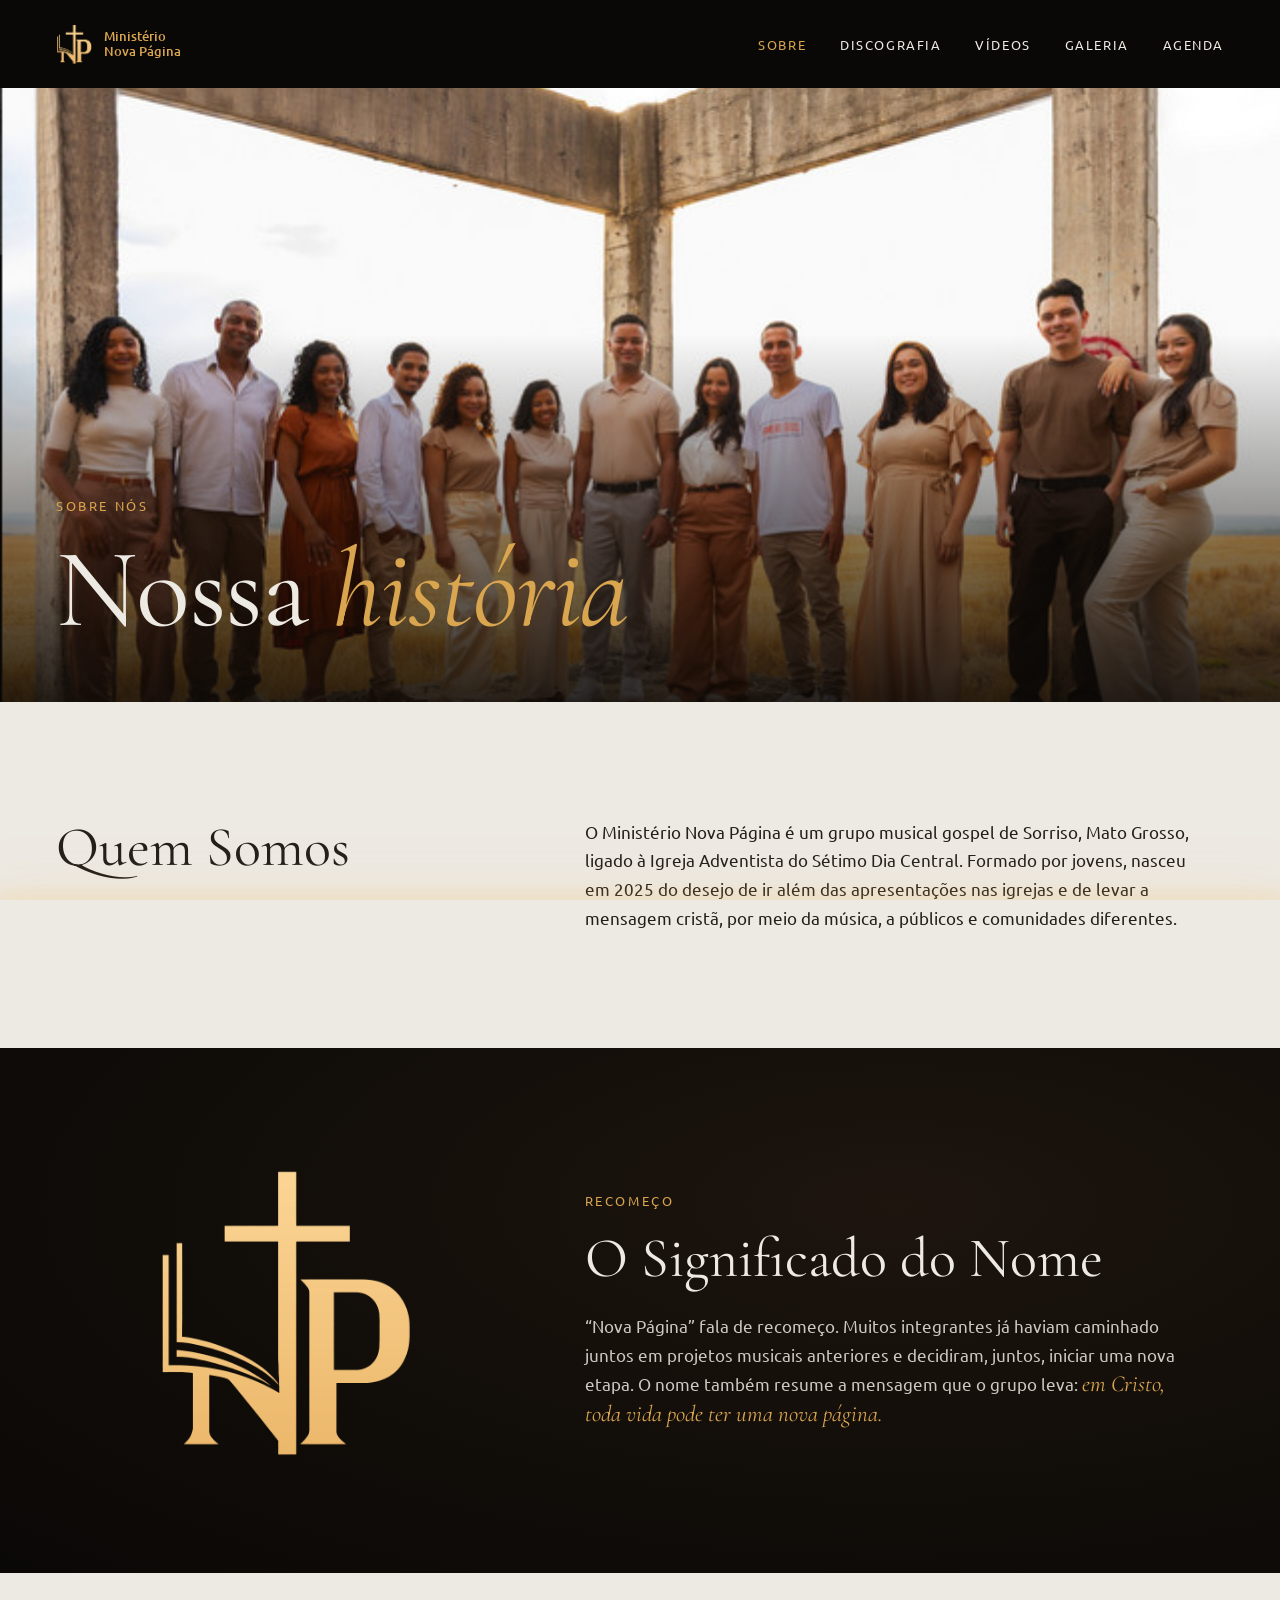
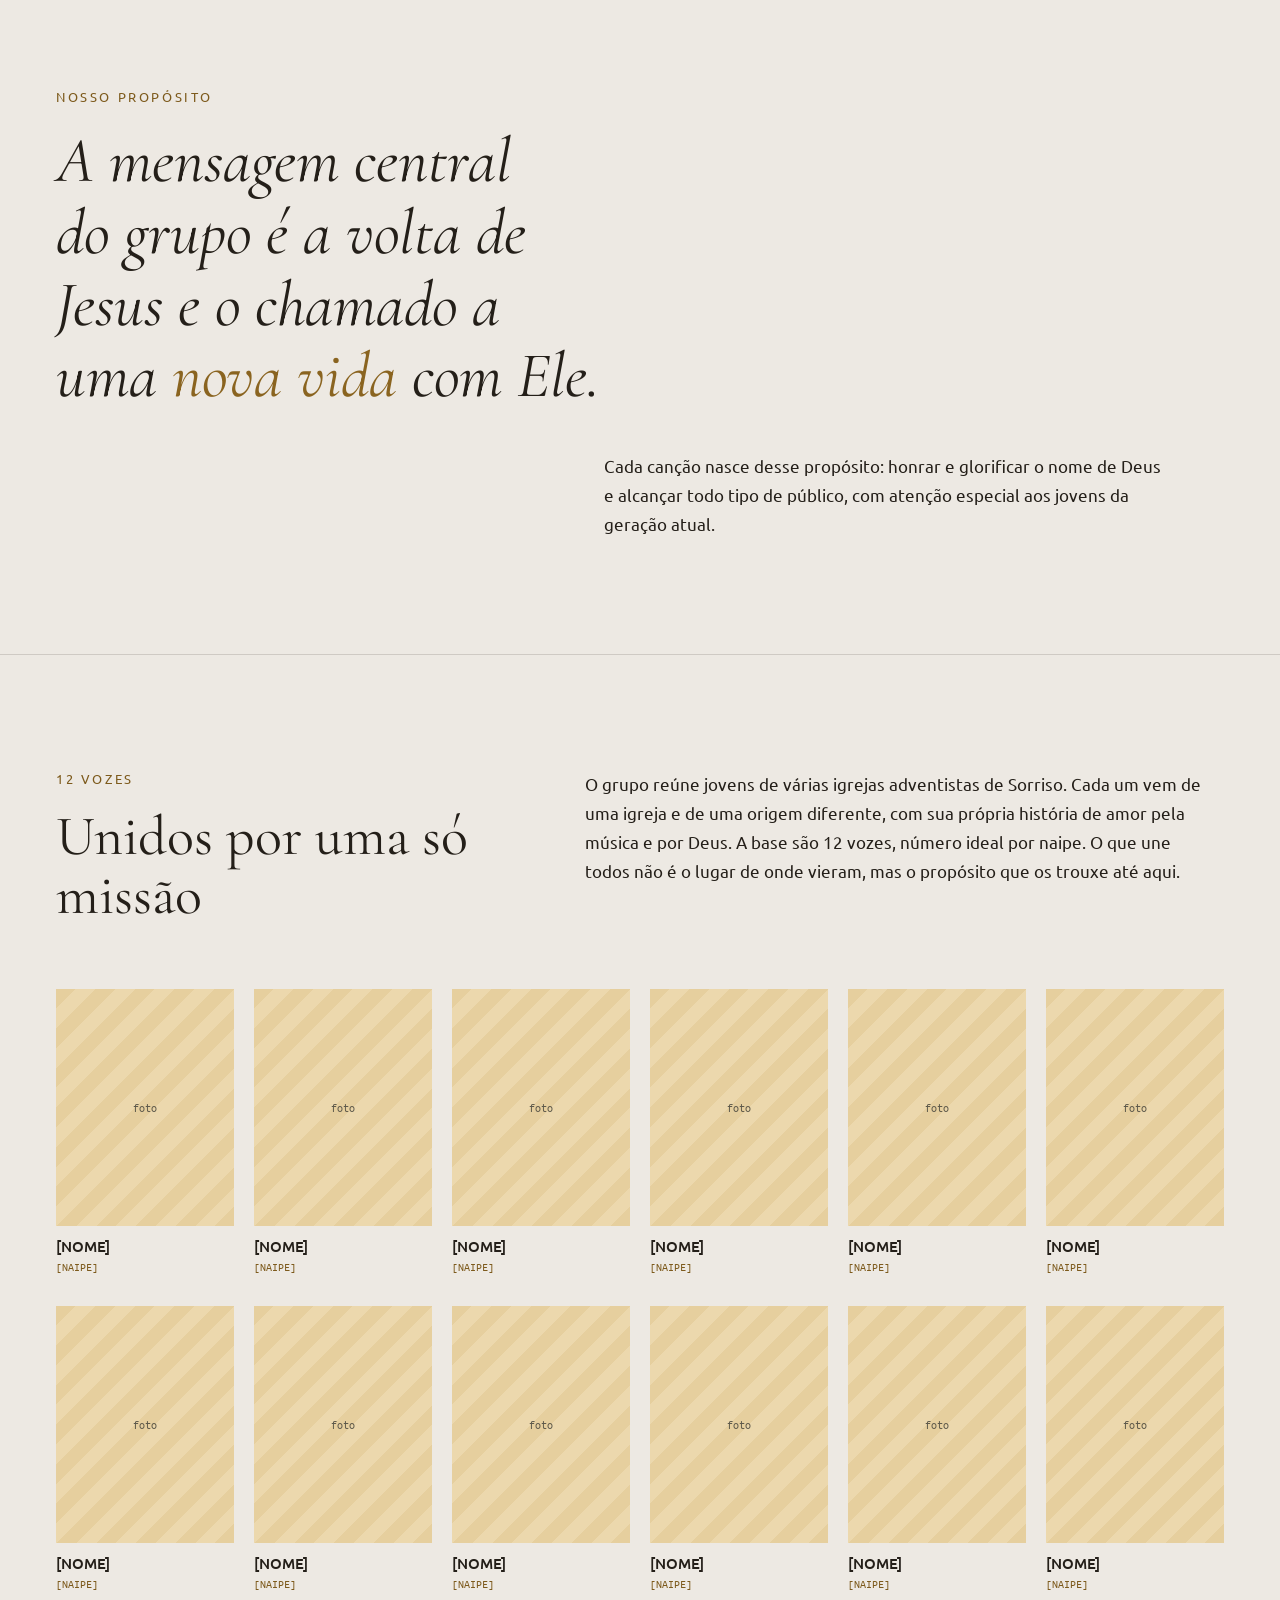
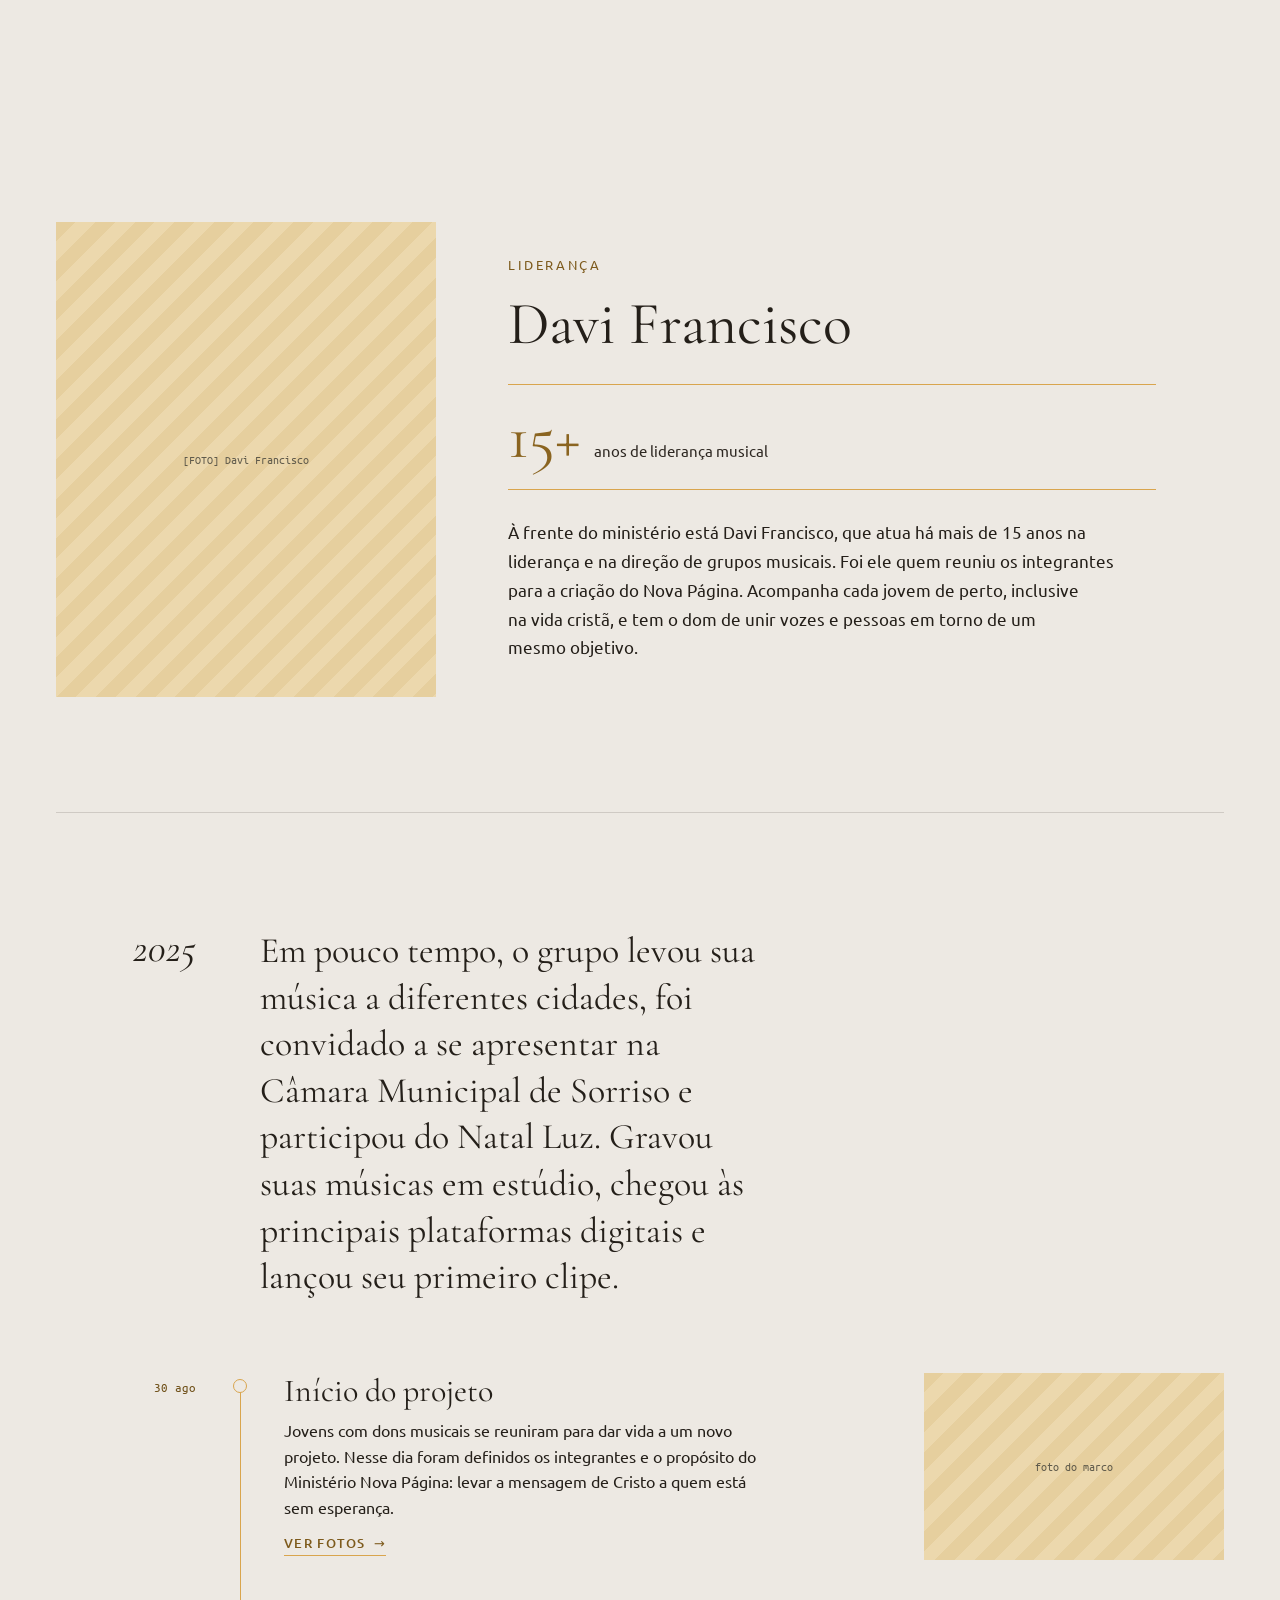
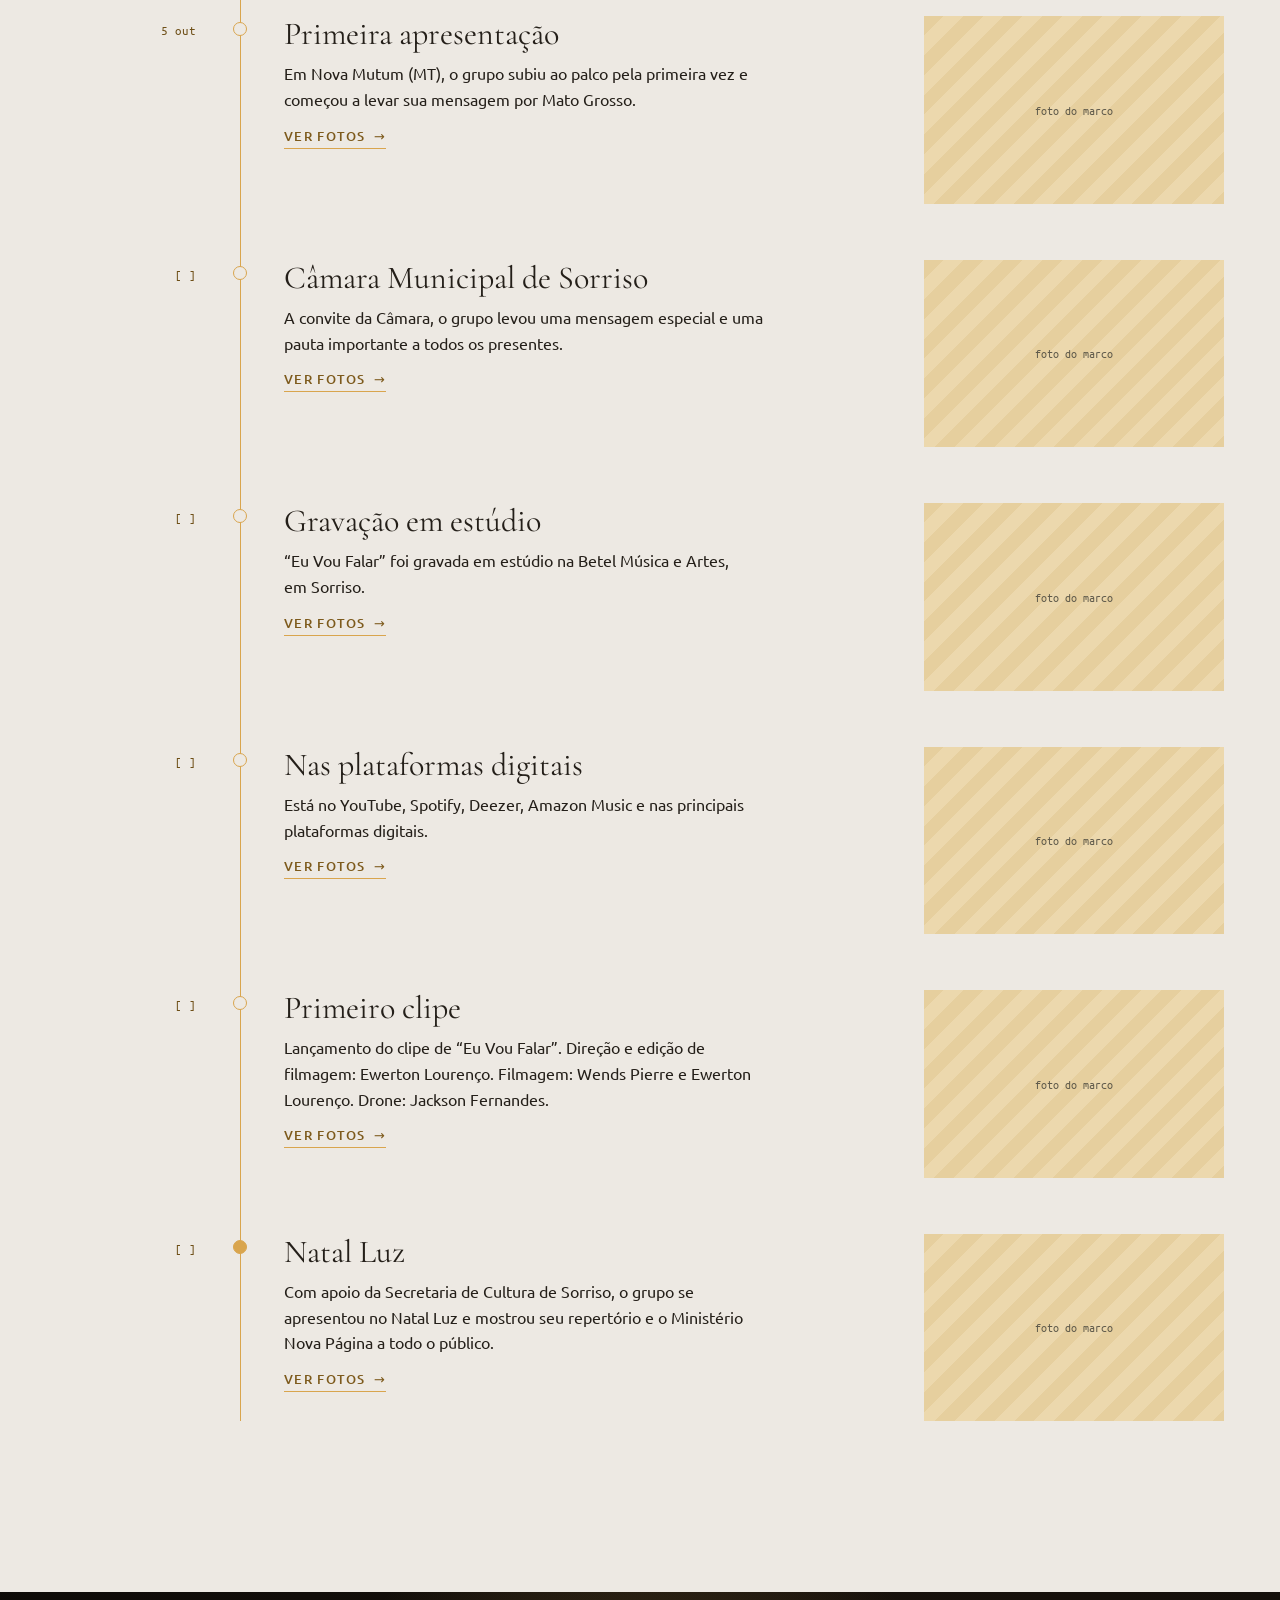
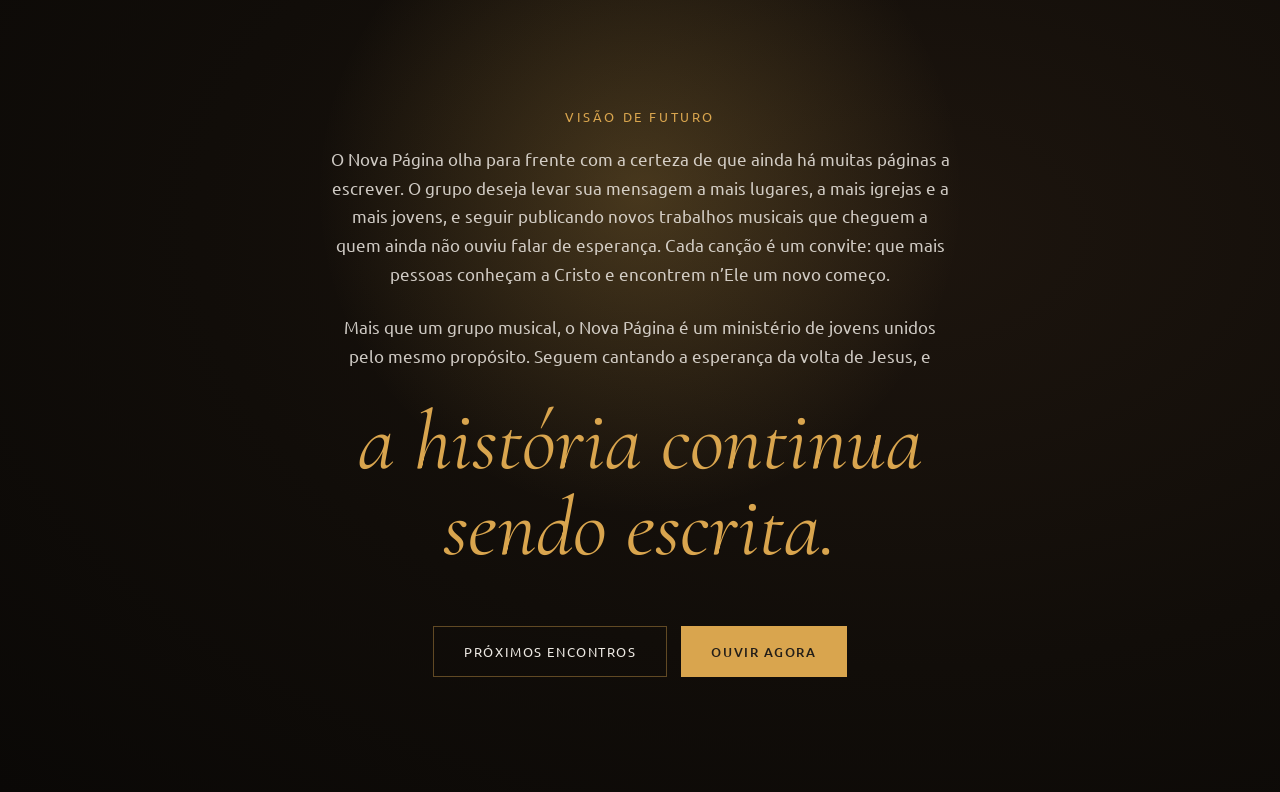
==== commit 1b47e8a4: "Discografia com links reais, redes sociais e transições - Discografia: prévia do Spotify via iFrame " ====
--- a/nossa-historia.html
+++ b/nossa-historia.html
@@ -9,6 +9,8 @@
 <link rel="icon" href="assets/logo-mark-dourada.png">
 <link rel="stylesheet" href="fonts/fonts.css">
 <link rel="stylesheet" href="styles.css">
+<link rel="stylesheet" href="transitions.css">
+<script>try{if(sessionStorage.getItem('np-wipe'))document.documentElement.classList.add('np-wipe-in')}catch(e){}</script>
 </head>
 <body>
 
@@ -155,5 +157,6 @@
 </main>
 
 <script src="main.js"></script>
+<script src="transitions.js"></script>
 </body>
 </html>
--- a/transitions.css
+++ b/transitions.css
@@ -0,0 +1,99 @@
+/* ==========================================================================
+   Transições entre seções — Ministério Nova Página
+   1. Virada de página: uma folha escura com bordas de luz dourada cobre a tela
+      ao navegar para uma seção distante (ou para outra página) e sobe revelando o destino.
+   2. Costura de luz: um filete dourado se desenha na divisa quando a seção entra na tela.
+   3. Entrada do conteúdo: blocos sobem suavemente, em sequência.
+   Só transform e opacity são animados. prefers-reduced-motion: nada se move.
+   ========================================================================== */
+
+/* ---------- 1. virada de página ---------- */
+.page-wipe {
+  position: fixed; inset: 0; z-index: 90; pointer-events: none; overflow: hidden;
+}
+.page-wipe.is-active { pointer-events: auto; }
+.page-wipe__panel {
+  position: absolute; inset: 0;
+  transform: translateY(100%);
+  background:
+    radial-gradient(ellipse 50% 40% at 50% 50%, rgba(240,190,90,.14) 0%, transparent 70%),
+    linear-gradient(180deg, #120d09 0%, #1d150e 50%, #0a0806 100%);
+  will-change: transform;
+}
+/* bordas de luz: a de cima lidera ao cobrir, a de baixo ao revelar */
+.page-wipe__panel::before, .page-wipe__panel::after {
+  content: ""; position: absolute; left: 0; right: 0; height: 2px;
+  background: linear-gradient(90deg, rgba(228,171,89,0) 0%, var(--gold-warm) 18%, var(--gold-light) 50%, var(--gold-warm) 82%, rgba(228,171,89,0) 100%);
+  box-shadow: 0 0 18px 4px rgba(240,190,90,.35), 0 0 60px 12px rgba(240,190,90,.12);
+}
+.page-wipe__panel::before { top: 0; }
+.page-wipe__panel::after { bottom: 0; }
+.page-wipe__mark {
+  position: absolute; left: 50%; top: 50%; width: 72px; height: auto;
+  transform: translate(-50%, -50%); opacity: 0;
+}
+/* antes do JS: página que chega por uma virada já nasce coberta (sem piscar) */
+html.np-wipe-in body::before {
+  content: ""; position: fixed; inset: 0; z-index: 89;
+  background: linear-gradient(180deg, #120d09 0%, #1d150e 50%, #0a0806 100%);
+}
+section[tabindex="-1"]:focus { outline: none; }
+
+/* ---------- páginas empilhadas (ligado à rolagem) ---------- */
+/* ativado pelo JS (html.np-stacking): cada seção assenta na tela e a próxima sobe por cima */
+.np-stacking [data-stack] {
+  position: sticky;                       /* top definido pelo JS: 0 ou (altura da tela − altura da seção) */
+  transform-origin: 50% var(--stack-origin, 50vh);
+}
+.np-stacking [data-stack].is-stacking { will-change: transform; }
+/* a folha que chega projeta uma sombra suave sobre a anterior */
+.np-stacking main > [data-stack] { box-shadow: 0 -30px 60px -24px rgba(10,8,6,.55); }
+.stack-veil {
+  position: absolute; inset: 0; z-index: 6; pointer-events: none;
+  background: #0a0806; opacity: 0;
+}
+
+/* ---------- 2. costura de luz ---------- */
+[data-seam] { position: relative; }
+[data-seam]::before {
+  content: ""; position: absolute; z-index: 2; left: 0; right: 0; top: 0; height: 1px; pointer-events: none;
+  background: linear-gradient(90deg, rgba(228,171,89,0) 0%, var(--gold-warm) 20%, var(--gold-light) 50%, var(--gold-warm) 80%, rgba(228,171,89,0) 100%);
+  transform-origin: left center;
+}
+.js [data-seam]::before { transform: scaleX(0); opacity: 0; }
+.js [data-seam].is-seamed::before {
+  transform: scaleX(1); opacity: 1;
+  transition: transform 1.1s var(--ease), opacity .4s ease;
+}
+/* brilho que corre pelo filete uma vez */
+.seam-spark {
+  position: absolute; z-index: 3; top: -4px; left: 0; width: 28%; height: 10px; pointer-events: none;
+  background: radial-gradient(ellipse 50% 50% at 50% 50%, rgba(252,213,149,.95) 0%, rgba(240,190,90,.35) 40%, transparent 72%);
+  opacity: 0; transform: translateX(-100%);
+}
+/* fill backwards: ao terminar volta para fora da tela à esquerda (não cria rolagem horizontal) */
+[data-seam].is-seamed > .seam-spark { animation: npSeamSpark 1.4s var(--ease) .1s 1 backwards; }
+@keyframes npSeamSpark {
+  0% { opacity: 0; transform: translateX(-100%); }
+  15% { opacity: 1; }
+  80% { opacity: .8; }
+  100% { opacity: 0; transform: translateX(357%); }
+}
+
+/* ---------- 3. entrada do conteúdo ---------- */
+.js [data-rv] { opacity: 0; transform: translateY(24px); }
+.is-revealed > [data-rv] {
+  opacity: 1; transform: none;
+  transition: opacity .8s var(--ease), transform .8s var(--ease);
+  transition-delay: calc(var(--rv-i, 0) * 90ms + 120ms);
+}
+
+/* ---------- movimento reduzido ---------- */
+@media (prefers-reduced-motion: reduce) {
+  .page-wipe { display: none; }
+  html.np-wipe-in body::before { display: none; }
+  .js [data-seam]::before { transform: none; opacity: 1; transition: none; }
+  .seam-spark { display: none; }
+  .js [data-rv] { transform: none; }
+  .is-revealed > [data-rv] { transition: opacity .5s ease; transition-delay: 0s; }
+}
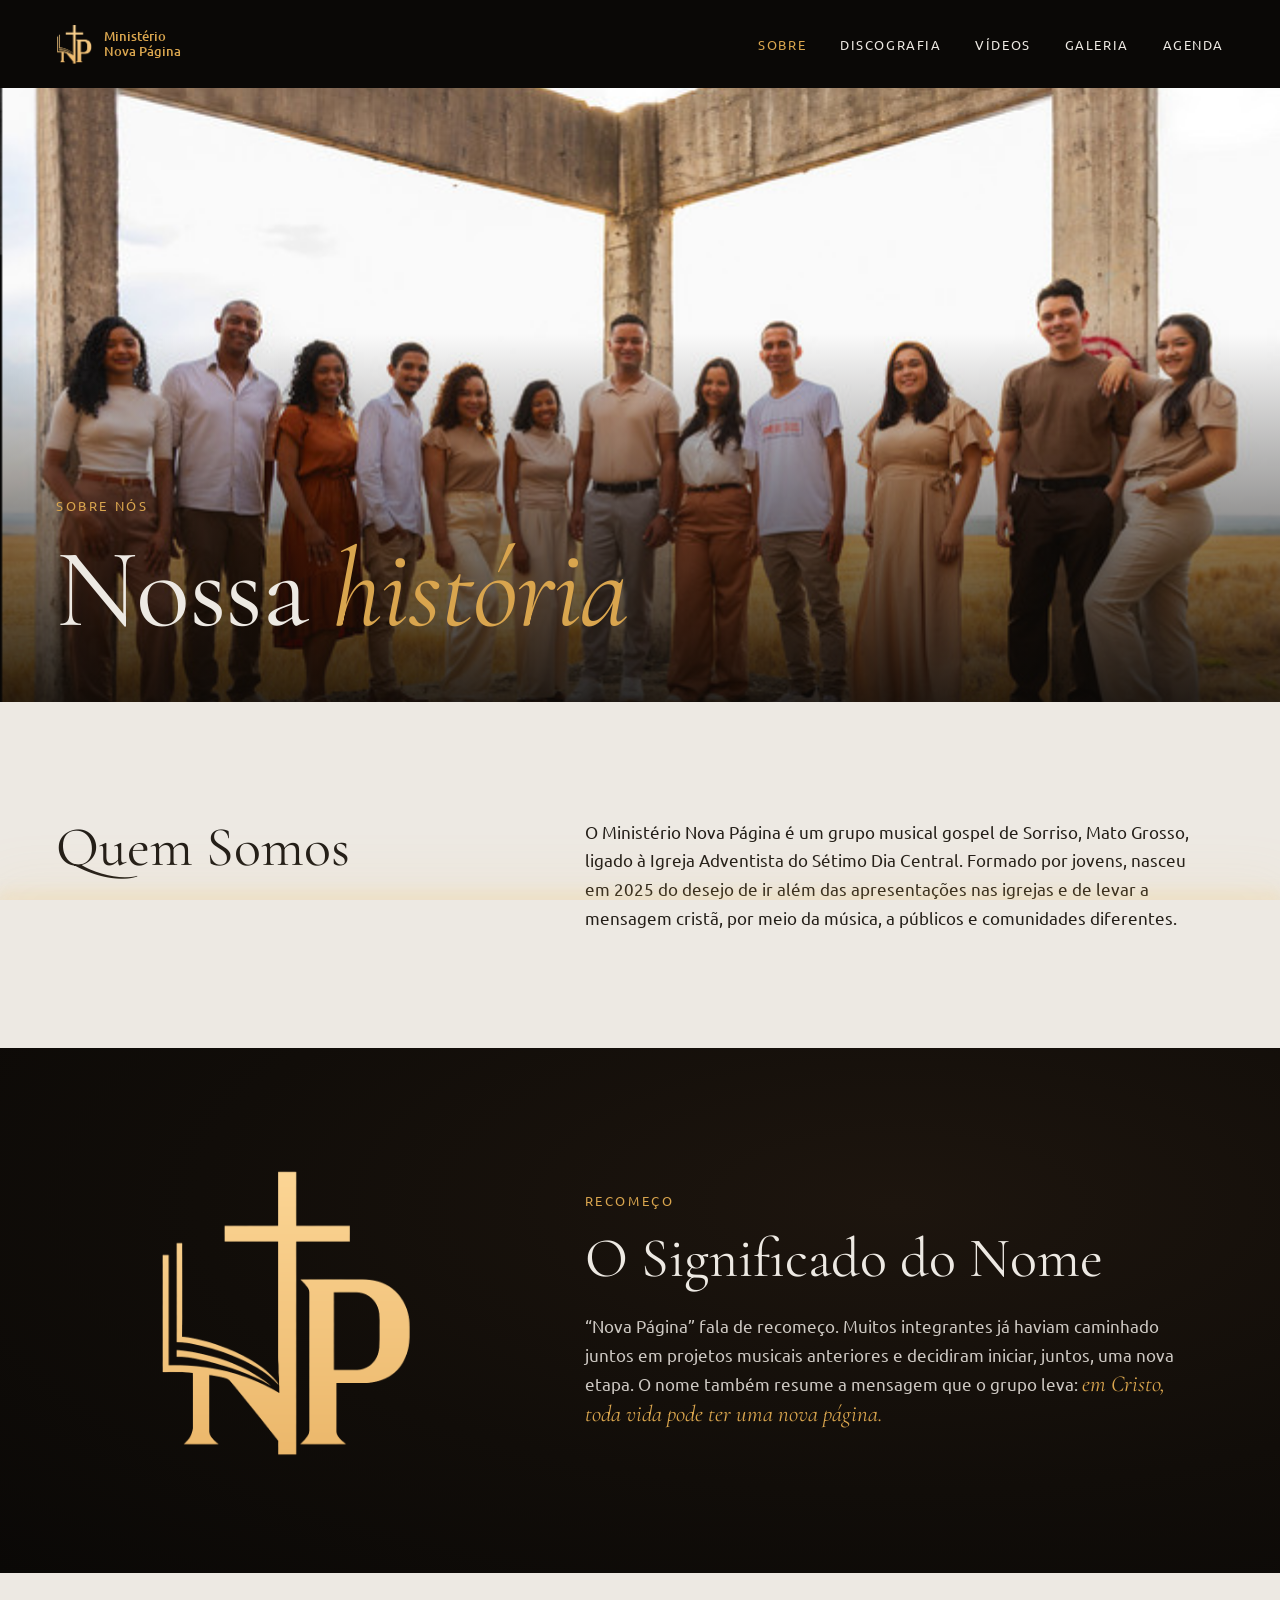
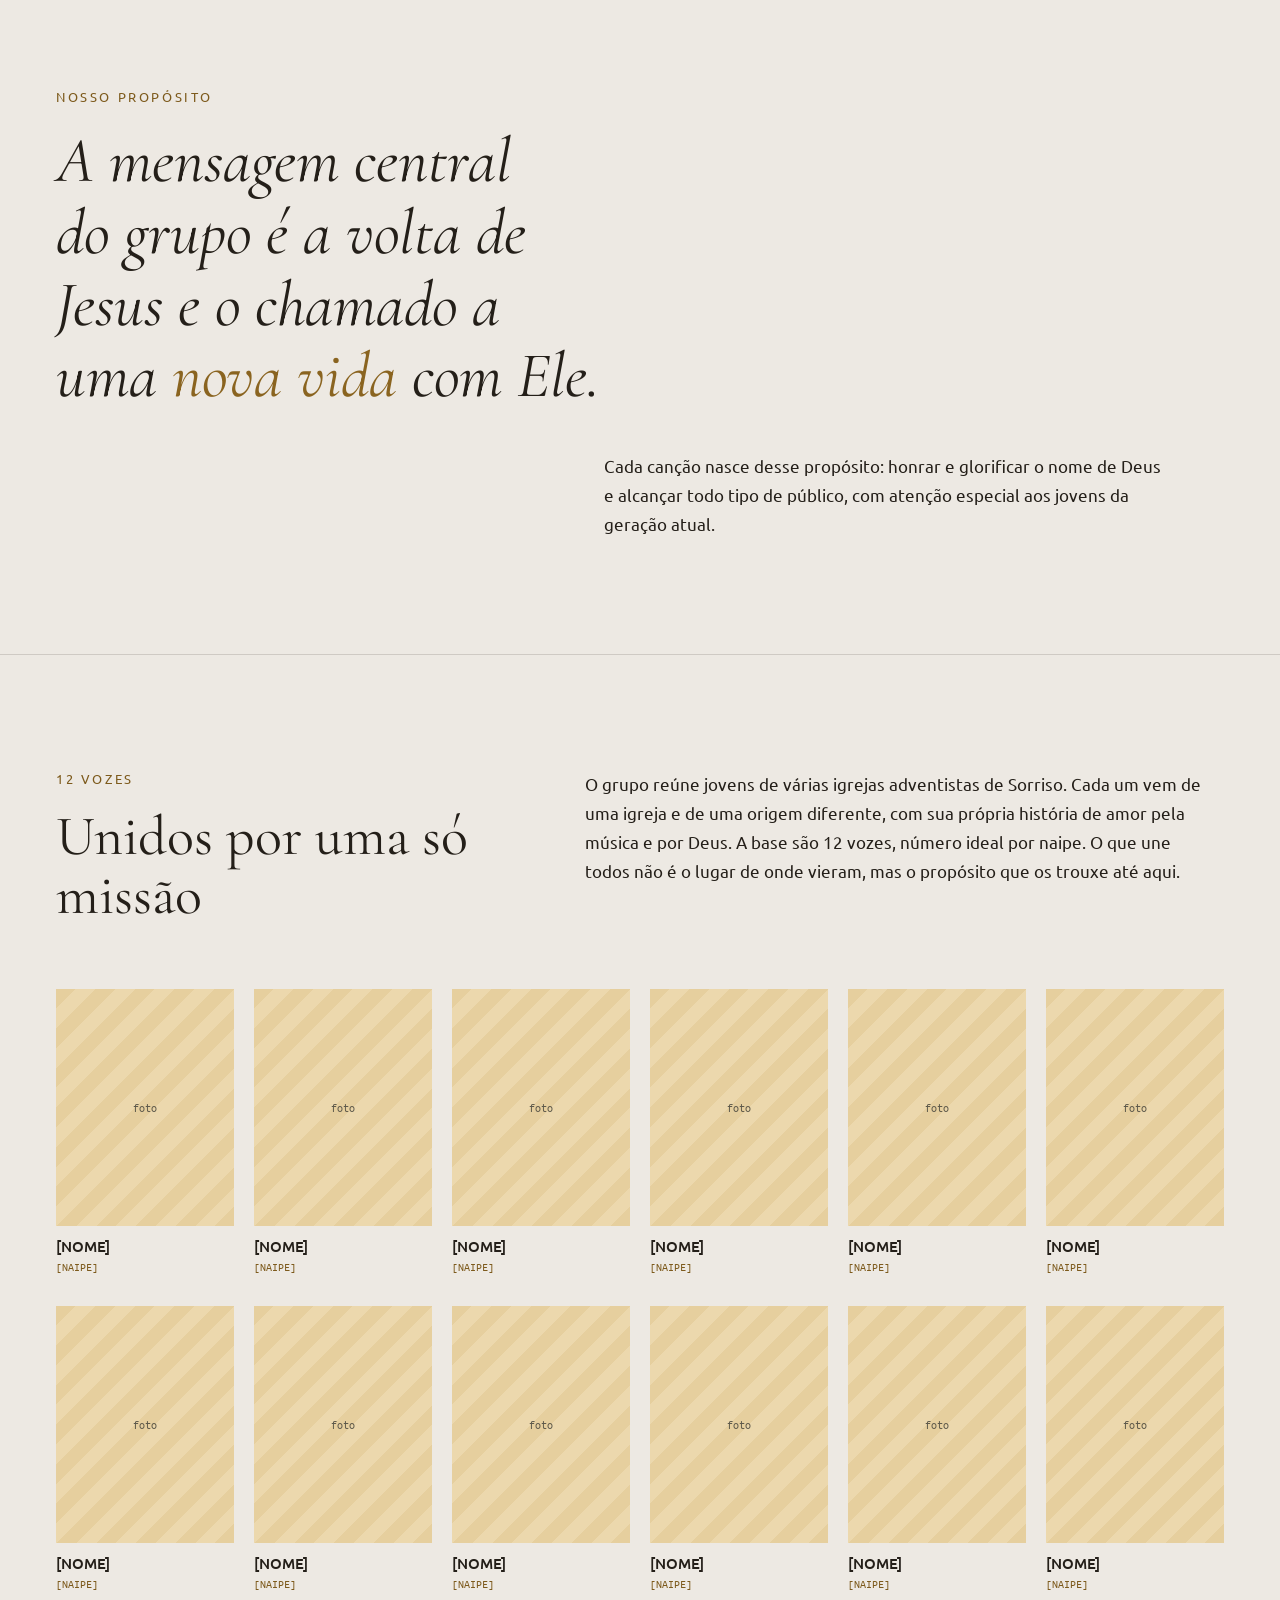
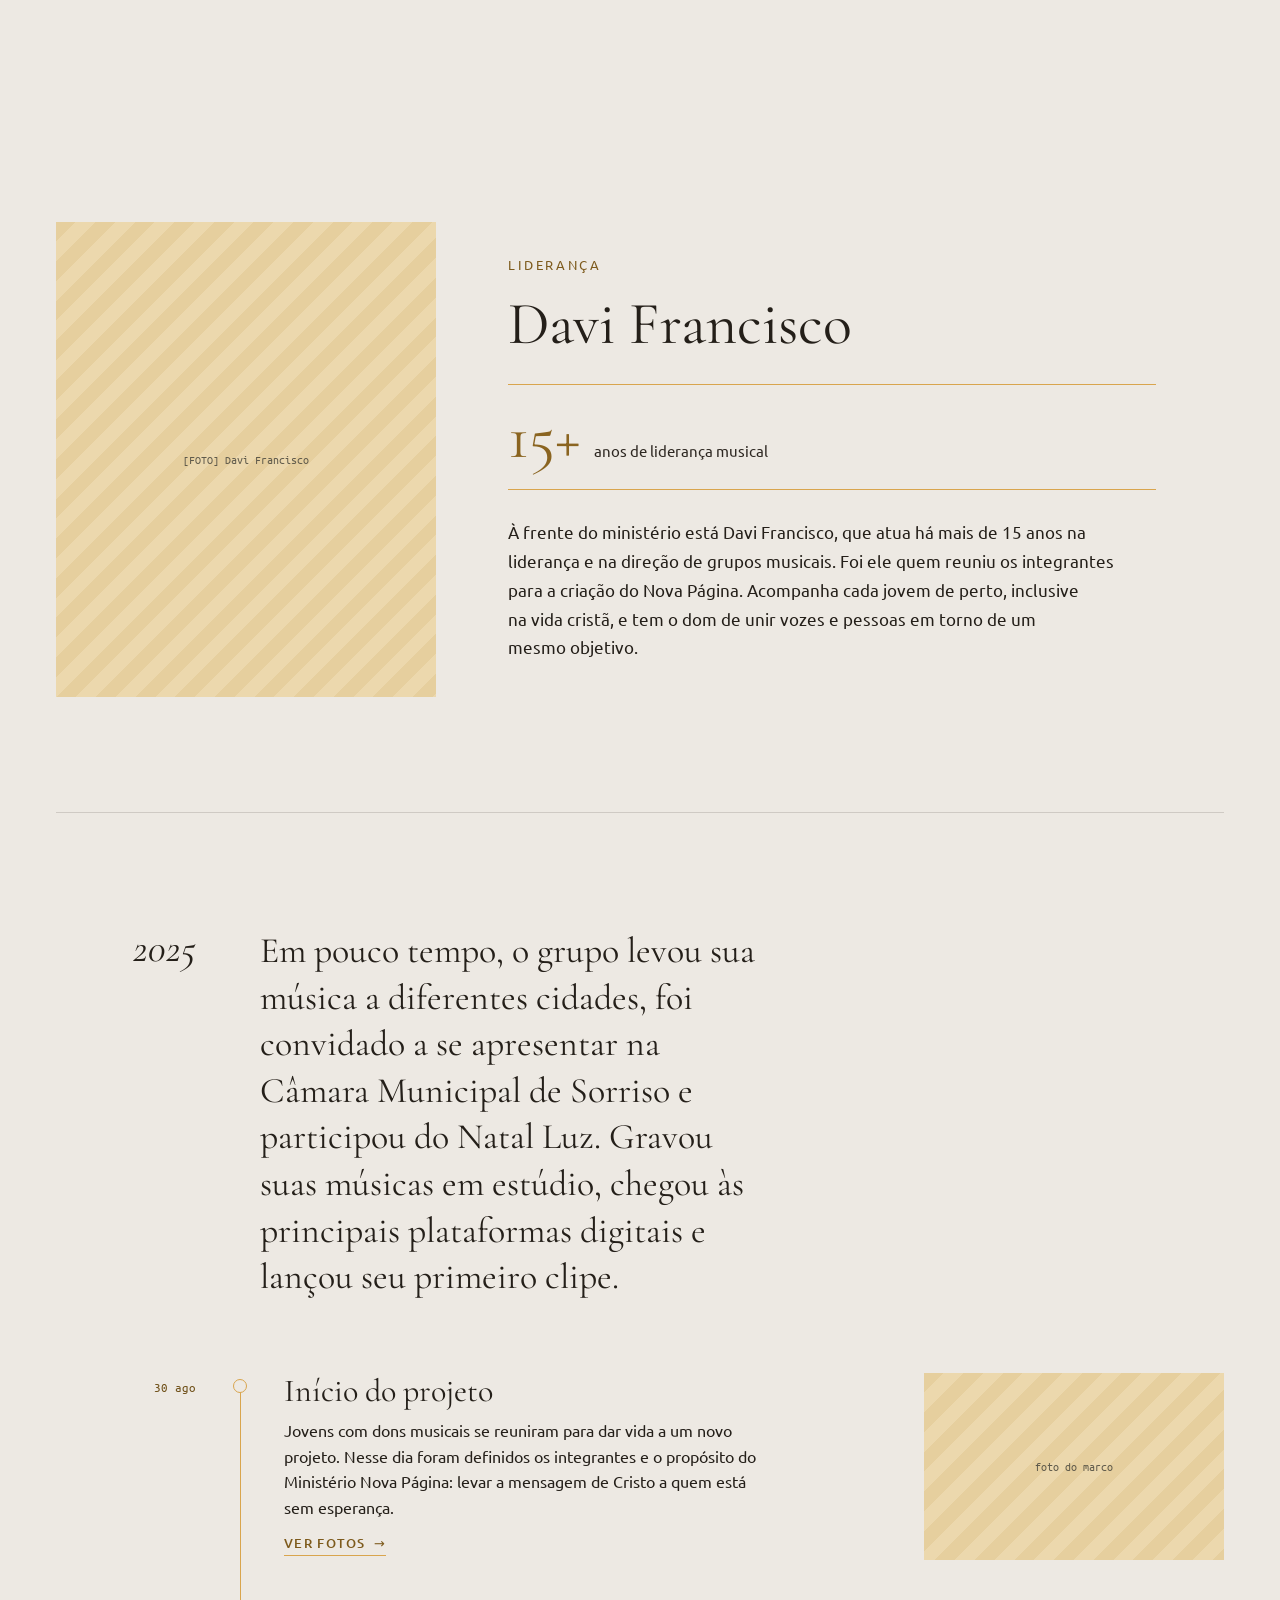
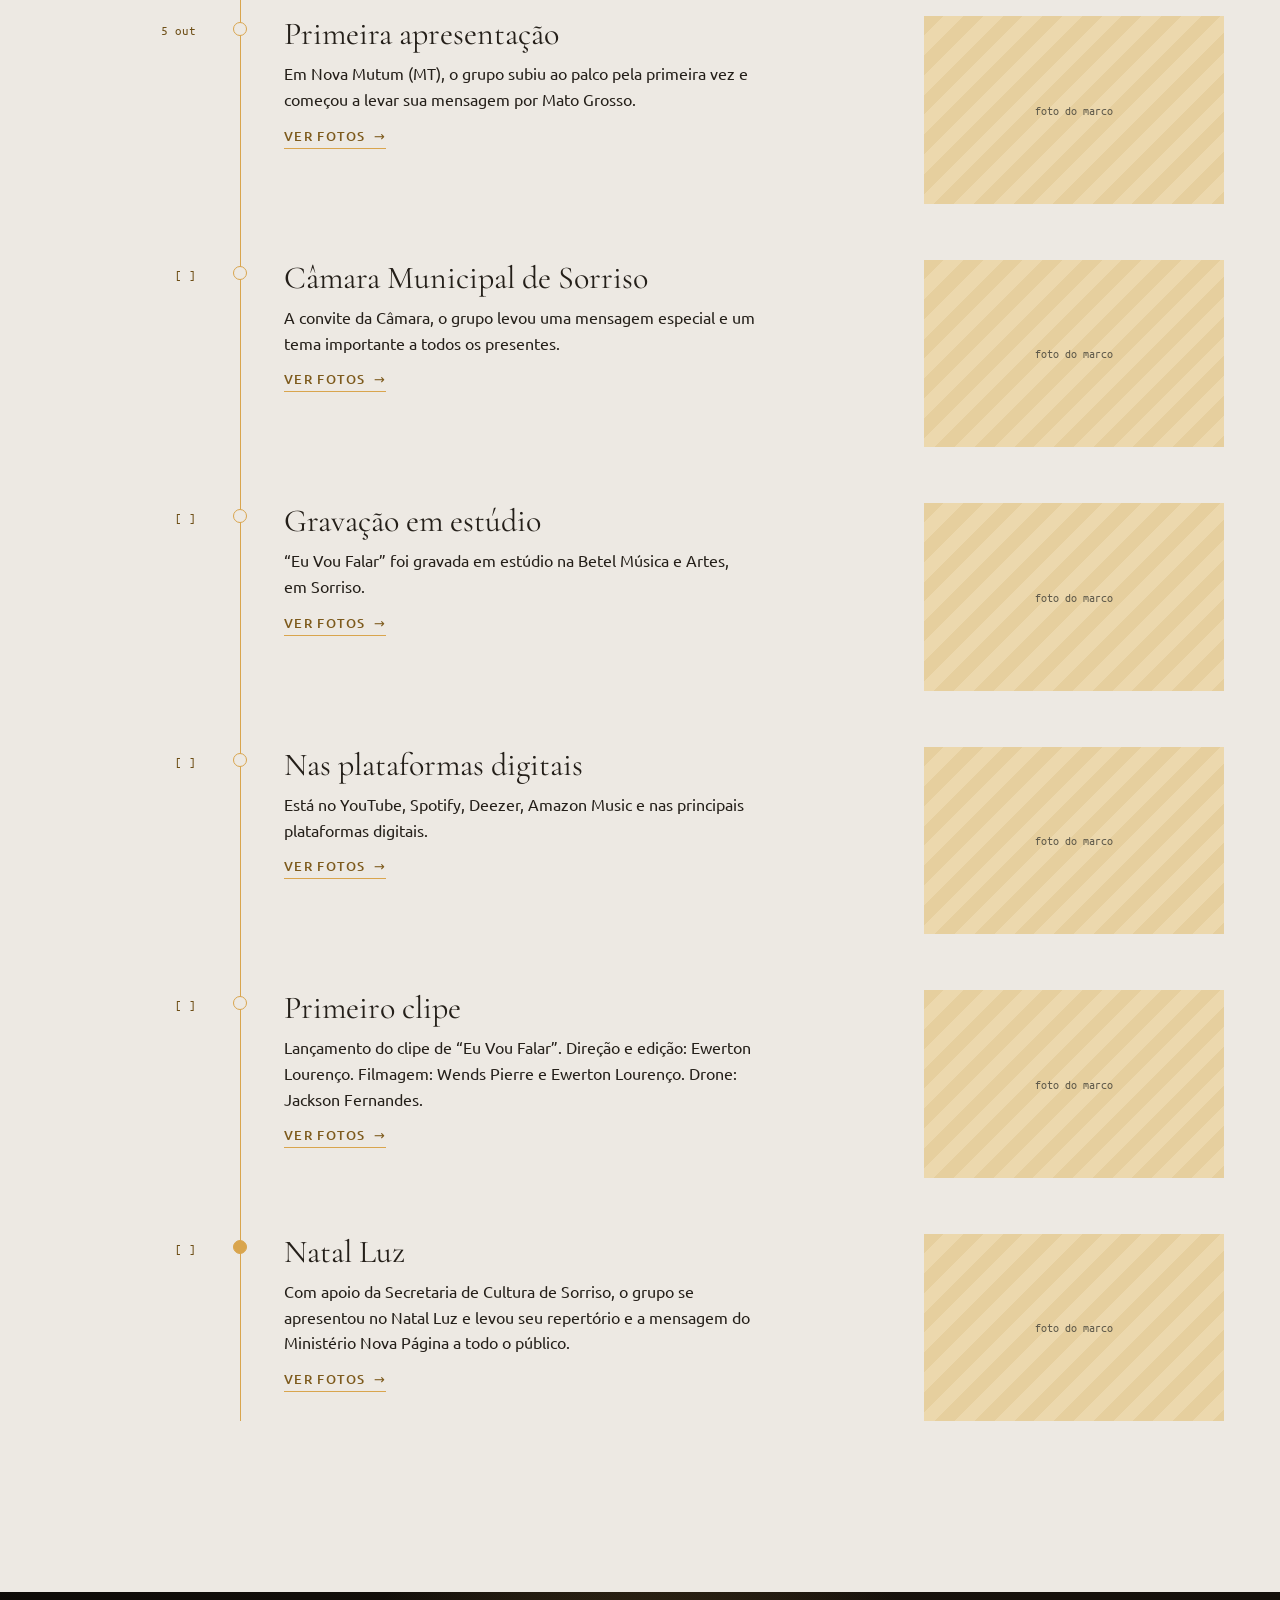
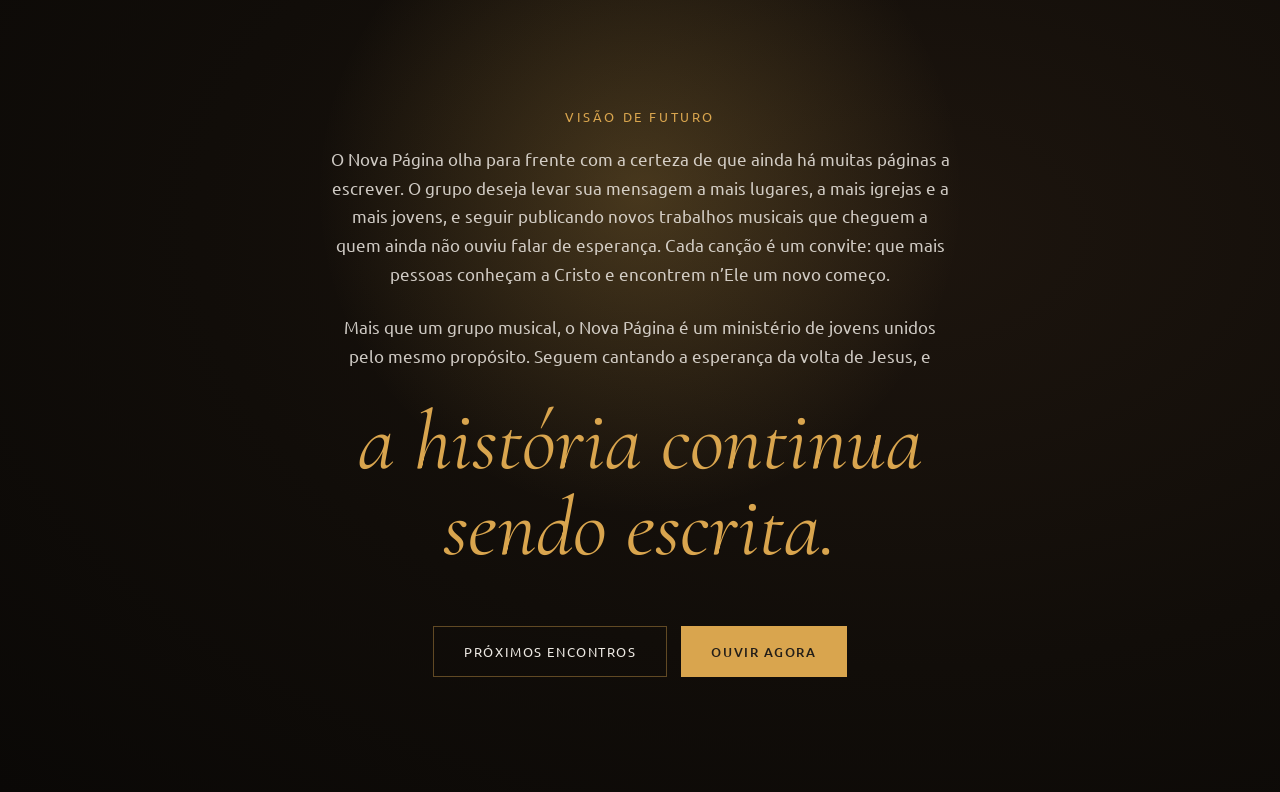
==== commit 8309aebb: "Revisão de textos: redação, pontuação e acentos - Nossa história: repetição de 'juntos', crédito do " ====
--- a/nossa-historia.html
+++ b/nossa-historia.html
@@ -42,7 +42,7 @@
     <div>
       <div class="eyebrow eyebrow--gold">Recomeço</div>
       <h2 class="h2">O Significado do Nome</h2>
-      <p class="body">“Nova Página” fala de recomeço. Muitos integrantes já haviam caminhado juntos em projetos musicais anteriores e decidiram, juntos, iniciar uma nova etapa. O nome também resume a mensagem que o grupo leva: <em>em Cristo, toda vida pode ter uma nova página.</em></p>
+      <p class="body">“Nova Página” fala de recomeço. Muitos integrantes já haviam caminhado juntos em projetos musicais anteriores e decidiram iniciar, juntos, uma nova etapa. O nome também resume a mensagem que o grupo leva: <em>em Cristo, toda vida pode ter uma nova página.</em></p>
     </div>
   </section>
 
@@ -111,7 +111,7 @@
       <div class="vtl__item" data-pt="2">
         <div class="vtl__date">[  ]</div>
         <div class="vtl__dotcol"><div class="vtl__dot"></div></div>
-        <div><h3>Câmara Municipal de Sorriso</h3><p>A convite da Câmara, o grupo levou uma mensagem especial e uma pauta importante a todos os presentes.</p><a href="index.html#galeria" class="link-arrow">Ver fotos <span class="arrow">→</span></a></div>
+        <div><h3>Câmara Municipal de Sorriso</h3><p>A convite da Câmara, o grupo levou uma mensagem especial e um tema importante a todos os presentes.</p><a href="index.html#galeria" class="link-arrow">Ver fotos <span class="arrow">→</span></a></div>
         <div class="placeholder">foto do marco</div>
       </div>
       <div class="vtl__item" data-pt="3">
@@ -129,13 +129,13 @@
       <div class="vtl__item" data-pt="5">
         <div class="vtl__date">[  ]</div>
         <div class="vtl__dotcol"><div class="vtl__dot"></div></div>
-        <div><h3>Primeiro clipe</h3><p>Lançamento do clipe de “Eu Vou Falar”. Direção e edição de filmagem: Ewerton Lourenço. Filmagem: Wends Pierre e Ewerton Lourenço. Drone: Jackson Fernandes.</p><a href="index.html#galeria" class="link-arrow">Ver fotos <span class="arrow">→</span></a></div>
+        <div><h3>Primeiro clipe</h3><p>Lançamento do clipe de “Eu Vou Falar”. Direção e edição: Ewerton Lourenço. Filmagem: Wends Pierre e Ewerton Lourenço. Drone: Jackson Fernandes.</p><a href="index.html#galeria" class="link-arrow">Ver fotos <span class="arrow">→</span></a></div>
         <div class="placeholder">foto do marco</div>
       </div>
       <div class="vtl__item is-latest" data-pt="6">
         <div class="vtl__date">[  ]</div>
         <div class="vtl__dotcol"><div class="vtl__dot"></div></div>
-        <div><h3>Natal Luz</h3><p>Com apoio da Secretaria de Cultura de Sorriso, o grupo se apresentou no Natal Luz e mostrou seu repertório e o Ministério Nova Página a todo o público.</p><a href="index.html#galeria" class="link-arrow">Ver fotos <span class="arrow">→</span></a></div>
+        <div><h3>Natal Luz</h3><p>Com apoio da Secretaria de Cultura de Sorriso, o grupo se apresentou no Natal Luz e levou seu repertório e a mensagem do Ministério Nova Página a todo o público.</p><a href="index.html#galeria" class="link-arrow">Ver fotos <span class="arrow">→</span></a></div>
         <div class="placeholder">foto do marco</div>
       </div>
     </div>
--- a/styles.css
+++ b/styles.css
@@ -557,3 +557,195 @@
 @media (max-width: 768px) and (prefers-reduced-motion: reduce) {
   .hero-glow .dust { display: block; animation: none !important; opacity: var(--o); }
 }
+
+/* ---------- AGENDAMENTOS (#agendamentos): seção só de texto, centralizada ---------- */
+.anchor-legacy { display: block; position: relative; top: 0; height: 0; overflow: hidden; }
+.agendamentos {
+  position: relative; isolation: isolate; overflow: hidden; color: var(--ivory);
+  padding-block: clamp(80px, 10vw, 140px);
+  background: radial-gradient(ellipse 70% 55% at 88% 0%, rgba(240,190,90,.14) 0%, transparent 70%), var(--ink);
+  border-top: 1px solid rgba(228,171,89,.3);
+}
+.agendamentos [hidden] { display: none !important; }
+
+.ag-main { max-width: 720px; margin-inline: auto; text-align: center; }
+.agendamentos .ag-title {
+  font: 400 var(--fs-h2)/1.05 var(--serif); margin: 0 auto 24px; color: var(--ivory);
+  text-wrap: balance; min-height: calc(var(--fs-h2) * 2.1); text-align: center;
+}
+.agendamentos .ag-title em { color: var(--gold-light); }
+.ag-subject { display: inline-block; transition: opacity .2s ease; }
+.ag-subject.is-out { opacity: 0; }
+.ag-lead { max-width: 52ch; margin-inline: auto; font-size: clamp(1.125rem, 1.05rem + .3vw, 1.25rem); line-height: 1.6; font-weight: 400; color: rgba(237,233,227,.85); text-wrap: pretty; }
+
+.ag-kind { margin-top: 40px; }
+.ag-label { font-size: .875rem; letter-spacing: .15em; text-transform: uppercase; color: var(--gold-light); margin-bottom: 14px; }
+.ag-chips { display: flex; flex-wrap: wrap; justify-content: center; gap: 10px; }
+.ag-chip {
+  min-height: 44px; padding: 10px 20px; border-radius: 999px; cursor: pointer;
+  border: 1px solid rgba(228,171,89,.35); background: transparent; color: var(--ivory);
+  font: 500 .9375rem/1.2 var(--sans);
+  transition: border-color .15s ease, background-color .15s ease, color .15s ease;
+}
+.ag-chip.is-on {
+  border-color: var(--gold-warm); color: var(--gold-light);
+  background: linear-gradient(180deg, rgba(252,213,149,.15), rgba(228,171,89,.15));
+}
+@media (hover: hover) and (pointer: fine) { .ag-chip:not(.is-on):hover { border-color: var(--gold-warm); } }
+.ag-chip:focus-visible { outline: 2px solid var(--gold-light); outline-offset: 3px; }
+
+.ag-cta { margin-top: 36px; display: flex; flex-direction: column; align-items: center; gap: 12px; }
+.ag-btn {
+  display: inline-flex; align-items: center; gap: 12px; min-height: 56px; padding: 14px 28px; border-radius: 999px;
+  background: var(--gold-gradient); background-color: var(--gold-warm); color: var(--ink);
+  font: 500 1rem/1.2 var(--sans); letter-spacing: .01em;
+  transition: transform .16s var(--ease), filter .15s ease, opacity .15s ease;
+}
+.ag-btn svg { width: 22px; height: 22px; fill: var(--ink); flex: none; }
+.ag-arrow { transition: transform .2s var(--ease); }
+.ag-btn.is-disabled { opacity: .5; cursor: not-allowed; }
+.ag-btn:active { transform: scale(.97); }
+@media (hover: hover) and (pointer: fine) {
+  .ag-btn:not(.is-disabled):hover { filter: brightness(1.08); }
+  .ag-btn:not(.is-disabled):hover .ag-arrow { transform: translateX(4px); }
+}
+.ag-micro { font-size: .9375rem; line-height: 1.6; color: rgba(237,233,227,.72); text-align: center; max-width: 52ch; margin-inline: auto; }
+.ag-prep { margin-top: 28px; font-size: .9375rem; line-height: 1.6; color: rgba(237,233,227,.85); text-align: center; }
+.ag-prep__label { display: block; font-size: .8125rem; letter-spacing: .15em; text-transform: uppercase; color: var(--gold-light); margin-bottom: 4px; }
+.ag-prep span[aria-hidden] { color: var(--gold-warm); margin-inline: 4px; }
+
+.ag-stats {
+  display: flex; align-items: stretch; justify-content: center; flex-wrap: wrap;
+  margin: 44px auto 0; padding-top: 28px; border-top: 1px solid rgba(228,171,89,.3);
+}
+.ag-stat { display: flex; flex-direction: column; align-items: center; gap: 6px; padding-inline: clamp(20px, 3vw, 40px); }
+.ag-stat + .ag-stat { border-left: 1px solid rgba(228,171,89,.45); }
+.ag-stat b { font: 400 clamp(2rem, 1.6rem + 1.5vw, 2.75rem)/1 var(--serif); color: var(--gold-light); }
+.ag-stat span { font-size: .8125rem; letter-spacing: .15em; text-transform: uppercase; color: rgba(237,233,227,.8); }
+
+.ag-steps {
+  list-style: none; margin: clamp(64px, 8vw, 112px) 0 0; padding: 0;
+  display: grid; grid-template-columns: repeat(3, minmax(0, 1fr)); gap: clamp(24px, 3vw, 40px);
+  text-align: center;
+}
+.ag-step {
+  display: flex; flex-direction: column; align-items: center; gap: 12px;
+  padding-top: 24px; border-top: 1px solid rgba(228,171,89,.35);
+}
+.ag-num { font: 400 2.5rem/1 var(--serif); color: var(--gold-light); }
+.agendamentos .ag-step h3 { margin: 0 0 8px; font: 500 1.125rem/1.3 var(--sans); color: var(--ivory); }
+.ag-text { font-size: 1rem; line-height: 1.6; color: rgba(237,233,227,.85); max-width: 32ch; margin-inline: auto; }
+
+.ag-support { margin-top: 56px; display: flex; flex-direction: column; align-items: center; gap: 10px; text-align: center; }
+.ag-link { color: var(--gold-light); text-decoration: underline; text-underline-offset: 3px; }
+
+.agendamentos :is(a, button):focus-visible { outline: 2px solid var(--gold-light); outline-offset: 3px; }
+
+/* revelação ao rolar: estado oculto só com JS */
+.js .agendamentos [data-ag] { opacity: 0; transform: translateY(16px); }
+.agendamentos.is-in [data-ag] {
+  opacity: 1; transform: none;
+  transition: opacity .5s var(--ease), transform .5s var(--ease);
+  transition-delay: calc(var(--i, 0) * 60ms);
+}
+
+@media (max-width: 900px) {
+  .ag-steps { grid-template-columns: 1fr; }
+}
+@media (max-width: 640px) {
+  .agendamentos .ag-title { min-height: calc(var(--fs-h2) * 3.15); }
+  .ag-chip { flex: 1 1 calc(50% - 10px); }
+  .ag-btn { width: 100%; justify-content: center; }
+  .ag-stat { padding-inline: 16px; }
+}
+@media (prefers-reduced-motion: reduce) {
+  .js .agendamentos [data-ag] { transform: none; }
+  .agendamentos.is-in [data-ag] { transition: opacity .5s ease; transition-delay: 0s; }
+  .ag-subject { transition: none; }
+}
+
+/* ---------- HERO: botões em forma de folha de página ---------- */
+.hero .hero-ctas { gap: 20px; }
+.hero .btn--primary,
+.hero .btn--ghost {
+  position: relative; isolation: isolate;
+  display: inline-flex; align-items: center; gap: 10px;
+  height: 54px; min-height: 0; padding: 0 28px; border-radius: 0;
+  font-size: .9375rem; font-weight: 500; letter-spacing: .12em; text-transform: uppercase; line-height: 1;
+  transition: transform .2s var(--ease), box-shadow .2s var(--ease);
+}
+.hero .btn:focus-visible { outline: 2px solid var(--gold-light); outline-offset: 4px; }
+
+/* "Ouvir agora": folha dourada com canto dobrado */
+.hero .btn--primary {
+  background: none; color: var(--ink); border: 0;
+  box-shadow: 0 2px 6px rgba(20,12,4,.35);
+}
+.hero .btn--primary::before {
+  content: ""; position: absolute; inset: 0; z-index: -1; pointer-events: none;
+  background-image: url("data:image/svg+xml;utf8,<svg xmlns='http://www.w3.org/2000/svg' width='160' height='160'><filter id='n'><feTurbulence type='fractalNoise' baseFrequency='.85' numOctaves='2' stitchTiles='stitch'/></filter><rect width='100%25' height='100%25' filter='url(%23n)' opacity='.04'/></svg>"), var(--gold-gradient);
+  clip-path: polygon(0 0, calc(100% - 16px) 0, 100% 16px, 100% 100%, 0 100%);
+}
+.hero .btn--primary::after {
+  content: ""; position: absolute; top: 0; right: 0; width: 16px; height: 16px; z-index: -1; pointer-events: none;
+  background: linear-gradient(to bottom left, transparent 50%, #B8873E 50%);
+  transform-origin: top right; transform: scale(1);
+  transition: transform .2s var(--ease);
+}
+.hero .btn__icon { flex: none; transition: transform .2s var(--ease); }
+@media (hover: hover) and (pointer: fine) {
+  .hero .btn--primary:hover {
+    background: none; color: var(--ink); transform: translateY(-2px);
+    box-shadow: 0 10px 24px -6px rgba(20,12,4,.55);
+    transition: transform .25s var(--ease), box-shadow .25s var(--ease);
+  }
+  .hero .btn--primary:hover::after { transform: scale(1.5); transition: transform .25s var(--ease); }
+  .hero .btn--primary:hover .btn__icon { transform: translateX(2px); transition: transform .25s var(--ease); }
+}
+/* sem mouse (toque): a dobra fica levemente levantada e pulsa ao toque */
+@media (hover: none) {
+  .hero .btn--primary::after { transform: scale(1.25); transition: transform .15s var(--ease); }
+  .hero .btn--primary:active::after { transform: scale(1.6); }
+}
+.hero .btn--primary:active, .hero .btn--ghost:active { transform: scale(.98); }
+
+/* "Próximos encontros": folha sobre folha */
+.hero .btn--ghost {
+  background: transparent; color: var(--ivory); border: 1px solid rgba(228,171,89,.7);
+}
+.hero .btn--ghost::before {
+  content: ""; position: absolute; inset: 0; z-index: -2; pointer-events: none;
+  border-right: 1px solid rgba(228,171,89,.3); border-bottom: 1px solid rgba(228,171,89,.3);
+  transform: translate(5px, 5px); transition: transform .2s var(--ease);
+}
+.hero .btn--ghost::after {
+  content: ""; position: absolute; inset: 0; z-index: -1; pointer-events: none;
+  background: rgba(247,212,142,.08); opacity: 0; transition: opacity .2s var(--ease);
+}
+.hero .btn__arrow { display: inline-block; transition: transform .2s var(--ease); }
+@media (hover: hover) and (pointer: fine) {
+  .hero .btn--ghost:hover {
+    background: transparent; color: var(--ivory); border-color: rgba(228,171,89,.7);
+    transition: transform .25s var(--ease), box-shadow .25s var(--ease);
+  }
+  .hero .btn--ghost:hover::before { transform: translate(9px, 9px); transition: transform .25s var(--ease); }
+  .hero .btn--ghost:hover::after { opacity: 1; transition: opacity .25s var(--ease); }
+  .hero .btn--ghost:hover .btn__arrow { transform: translateX(4px); transition: transform .25s var(--ease); }
+}
+
+/* celular: coluna de largura total, botões de 56px */
+@media (max-width: 600px) {
+  .hero .hero-ctas { flex-direction: column; align-items: stretch; justify-content: center; gap: 16px; }
+  .hero .btn--primary, .hero .btn--ghost { width: 100%; height: 56px; padding: 0 28px; justify-content: center; }
+}
+
+/* movimento reduzido: sem deslocamento nem animação da dobra */
+@media (prefers-reduced-motion: reduce) {
+  .hero .btn--primary, .hero .btn--primary:hover, .hero .btn--primary:active,
+  .hero .btn--ghost:active { transform: none; transition: box-shadow .2s ease; }
+  .hero .btn--primary::after, .hero .btn--primary:hover::after, .hero .btn--primary:active::after { transform: none; transition: none; }
+  .hero .btn__icon, .hero .btn--primary:hover .btn__icon { transform: none; transition: none; }
+  .hero .btn--ghost::before, .hero .btn--ghost:hover::before { transform: translate(5px, 5px); transition: none; }
+  .hero .btn__arrow, .hero .btn--ghost:hover .btn__arrow { transform: none; transition: none; }
+  .hero .btn--ghost::after, .hero .btn--ghost:hover::after { transition: opacity .2s ease; }
+}
--- a/transitions.css
+++ b/transitions.css
@@ -6,6 +6,9 @@
    3. Entrada do conteúdo: blocos sobem suavemente, em sequência.
    Só transform e opacity são animados. prefers-reduced-motion: nada se move.
    ========================================================================== */
+
+/* ligação do brilho da costura com a largura da página (não cria barra de rolagem; mantém o sticky) */
+main { overflow-x: clip; }
 
 /* ---------- 1. virada de página ---------- */
 .page-wipe {
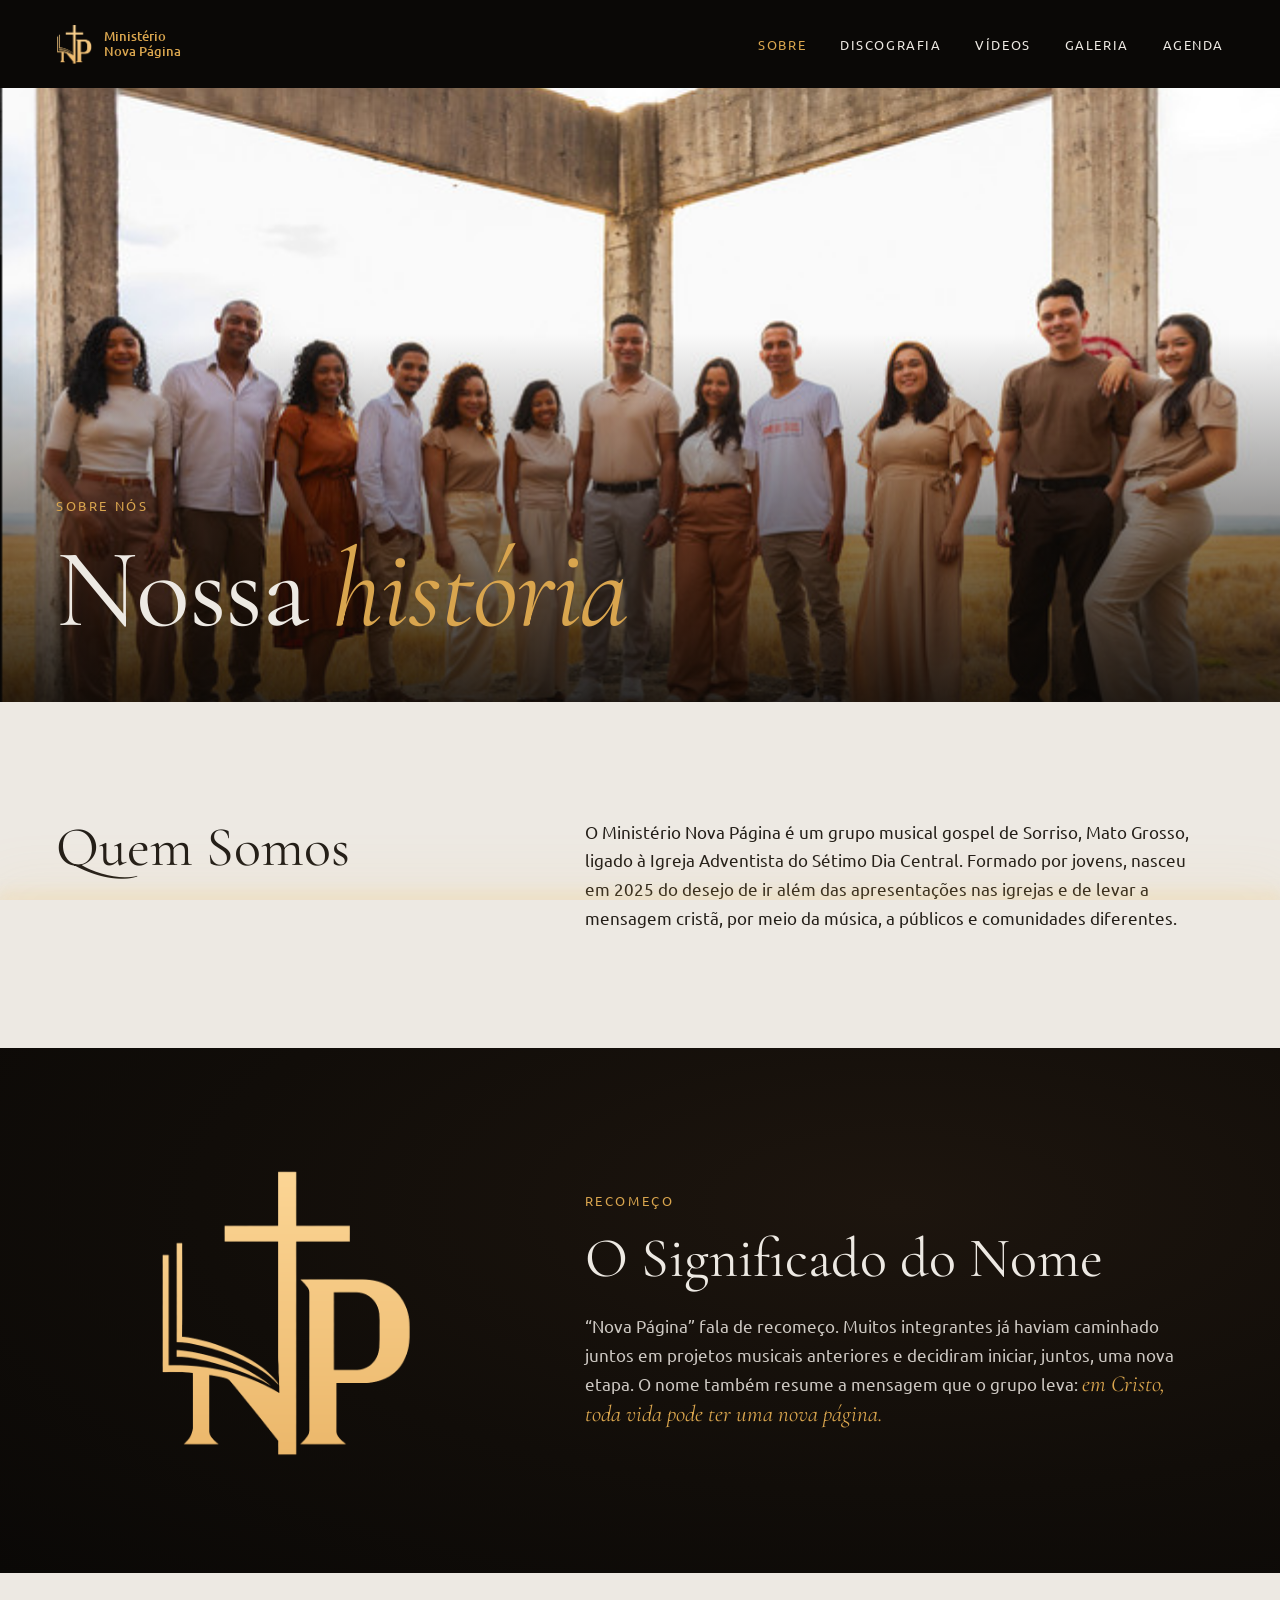
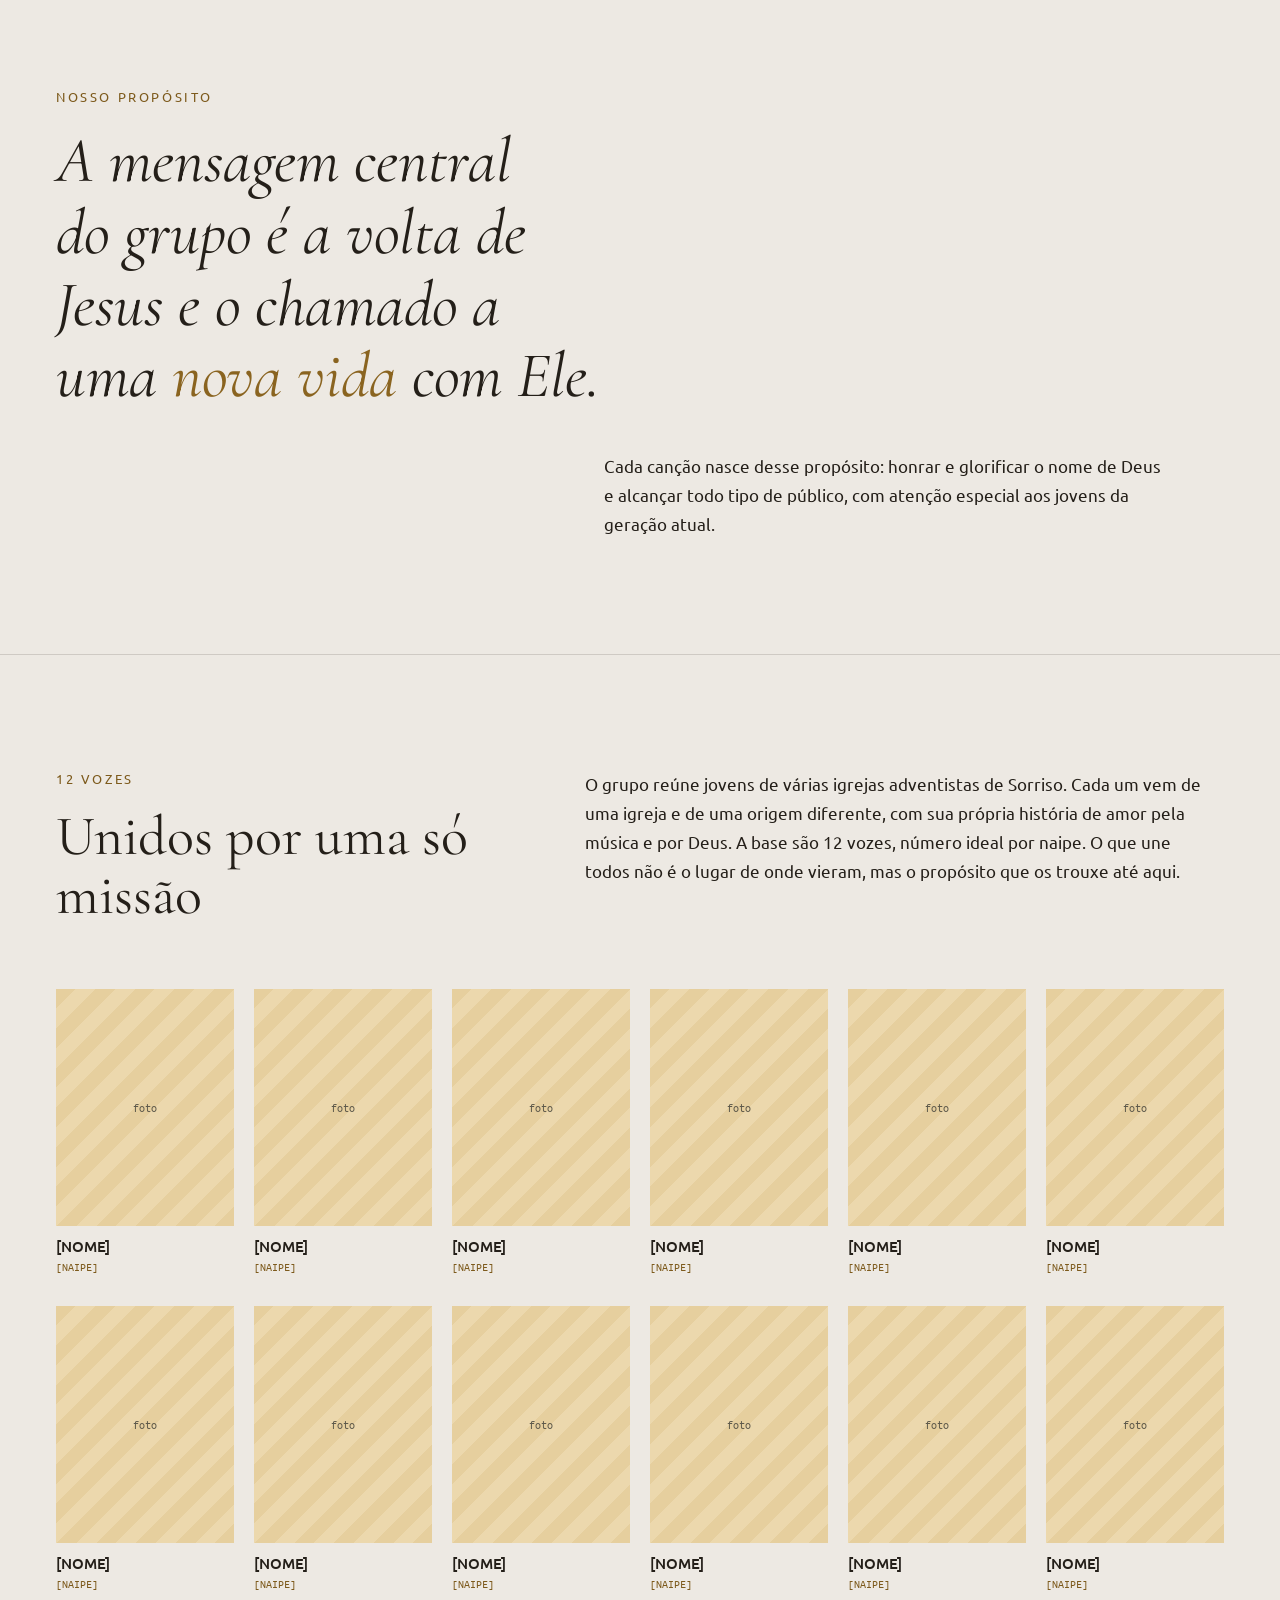
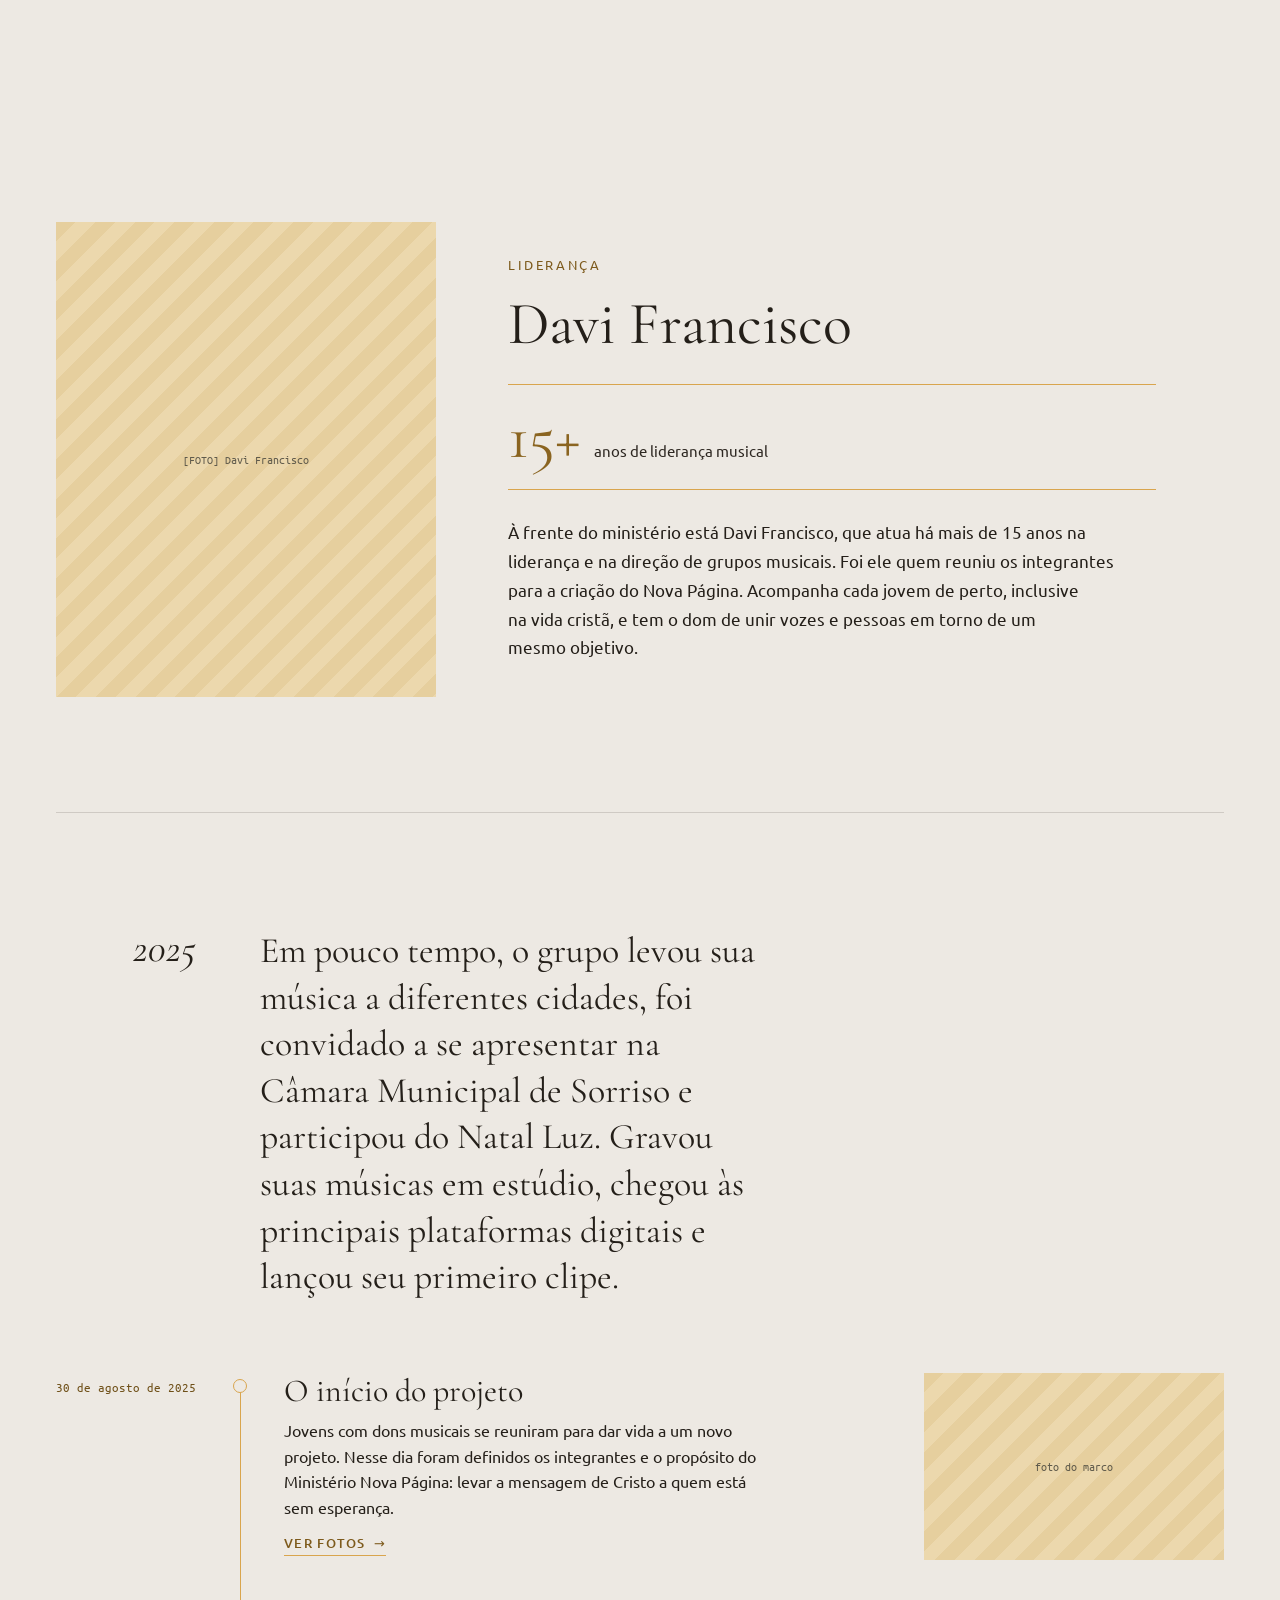
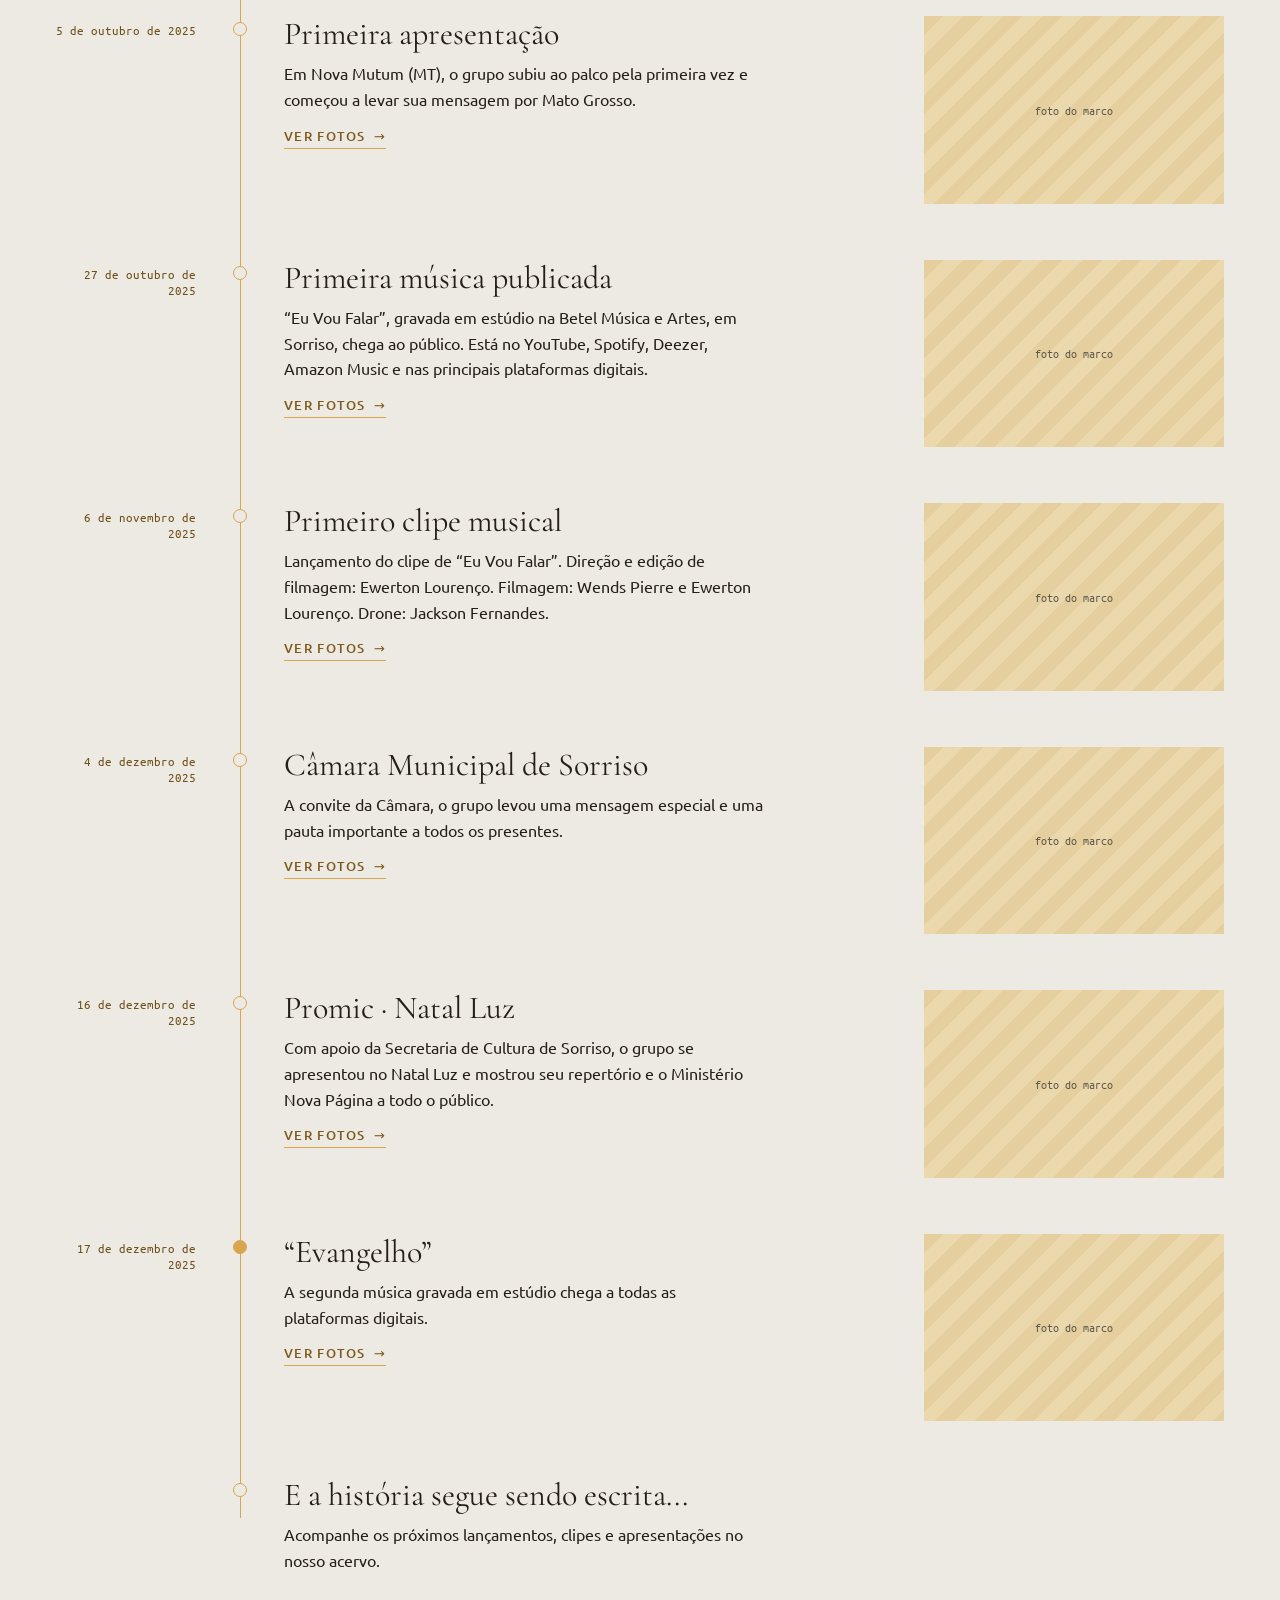
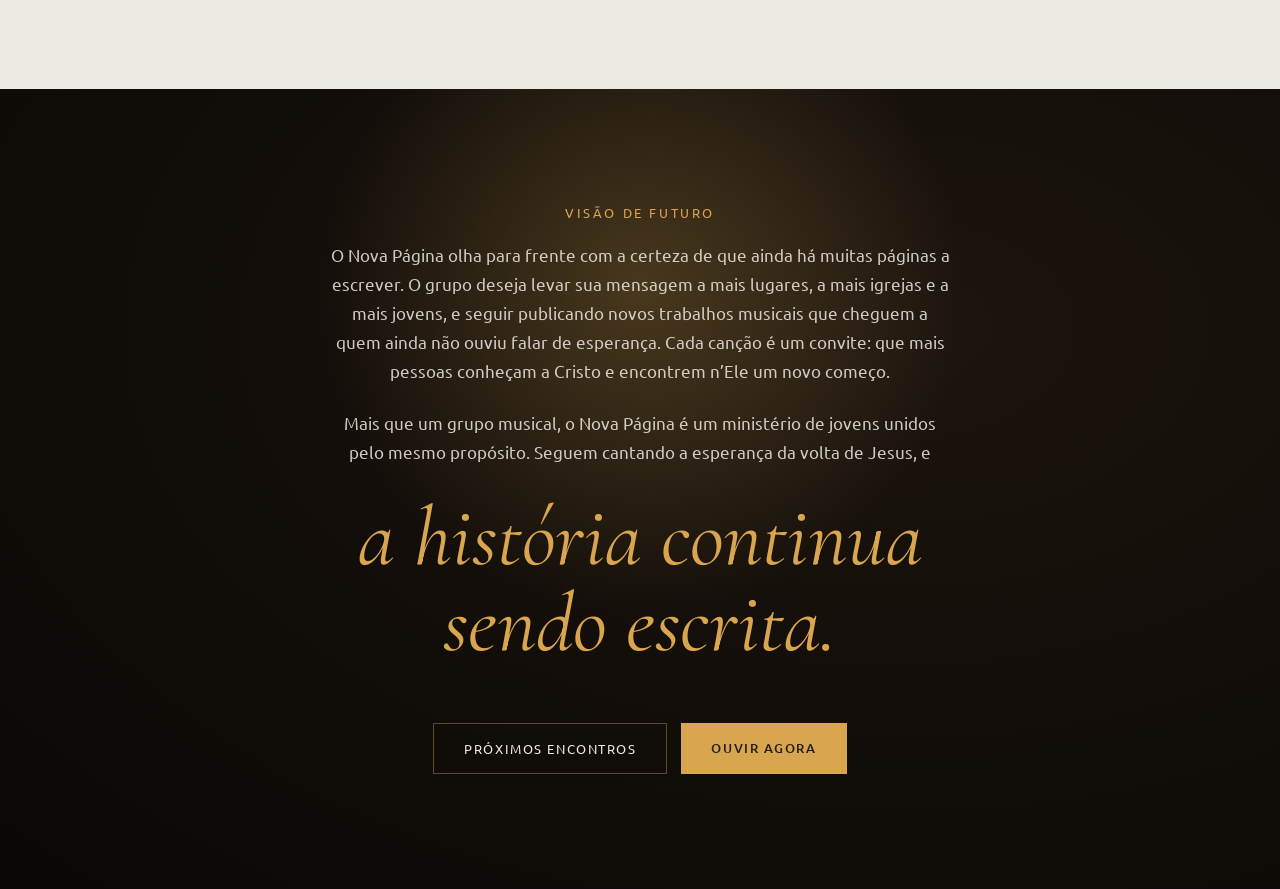
==== commit 2c737491: "Linha do tempo de 2025 em ordem cronológica - Marcos em um único array (main.js), ordenados por data" ====
--- a/nossa-historia.html
+++ b/nossa-historia.html
@@ -94,50 +94,9 @@
       <div class="traj__year">2025</div>
       <p>Em pouco tempo, o grupo levou sua música a diferentes cidades, foi convidado a se apresentar na Câmara Municipal de Sorriso e participou do Natal Luz. Gravou suas músicas em estúdio, chegou às principais plataformas digitais e lançou seu primeiro clipe.</p>
     </div>
-    <div class="vtl">
+    <!-- itens gerados por main.js (MILESTONES), em ordem crescente de data -->
+    <div class="vtl" id="vtl">
       <div class="vtl__rail" data-draw-y></div>
-      <div class="vtl__item" data-pt="0">
-        <div class="vtl__date">30 ago</div>
-        <div class="vtl__dotcol"><div class="vtl__dot"></div></div>
-        <div><h3>Início do projeto</h3><p>Jovens com dons musicais se reuniram para dar vida a um novo projeto. Nesse dia foram definidos os integrantes e o propósito do Ministério Nova Página: levar a mensagem de Cristo a quem está sem esperança.</p><a href="index.html#galeria" class="link-arrow">Ver fotos <span class="arrow">→</span></a></div>
-        <div class="placeholder">foto do marco</div>
-      </div>
-      <div class="vtl__item" data-pt="1">
-        <div class="vtl__date">5 out</div>
-        <div class="vtl__dotcol"><div class="vtl__dot"></div></div>
-        <div><h3>Primeira apresentação</h3><p>Em Nova Mutum (MT), o grupo subiu ao palco pela primeira vez e começou a levar sua mensagem por Mato Grosso.</p><a href="index.html#galeria" class="link-arrow">Ver fotos <span class="arrow">→</span></a></div>
-        <div class="placeholder">foto do marco</div>
-      </div>
-      <div class="vtl__item" data-pt="2">
-        <div class="vtl__date">[  ]</div>
-        <div class="vtl__dotcol"><div class="vtl__dot"></div></div>
-        <div><h3>Câmara Municipal de Sorriso</h3><p>A convite da Câmara, o grupo levou uma mensagem especial e um tema importante a todos os presentes.</p><a href="index.html#galeria" class="link-arrow">Ver fotos <span class="arrow">→</span></a></div>
-        <div class="placeholder">foto do marco</div>
-      </div>
-      <div class="vtl__item" data-pt="3">
-        <div class="vtl__date">[  ]</div>
-        <div class="vtl__dotcol"><div class="vtl__dot"></div></div>
-        <div><h3>Gravação em estúdio</h3><p>“Eu Vou Falar” foi gravada em estúdio na Betel Música e Artes, em Sorriso.</p><a href="index.html#galeria" class="link-arrow">Ver fotos <span class="arrow">→</span></a></div>
-        <div class="placeholder">foto do marco</div>
-      </div>
-      <div class="vtl__item" data-pt="4">
-        <div class="vtl__date">[  ]</div>
-        <div class="vtl__dotcol"><div class="vtl__dot"></div></div>
-        <div><h3>Nas plataformas digitais</h3><p>Está no YouTube, Spotify, Deezer, Amazon Music e nas principais plataformas digitais.</p><a href="index.html#galeria" class="link-arrow">Ver fotos <span class="arrow">→</span></a></div>
-        <div class="placeholder">foto do marco</div>
-      </div>
-      <div class="vtl__item" data-pt="5">
-        <div class="vtl__date">[  ]</div>
-        <div class="vtl__dotcol"><div class="vtl__dot"></div></div>
-        <div><h3>Primeiro clipe</h3><p>Lançamento do clipe de “Eu Vou Falar”. Direção e edição: Ewerton Lourenço. Filmagem: Wends Pierre e Ewerton Lourenço. Drone: Jackson Fernandes.</p><a href="index.html#galeria" class="link-arrow">Ver fotos <span class="arrow">→</span></a></div>
-        <div class="placeholder">foto do marco</div>
-      </div>
-      <div class="vtl__item is-latest" data-pt="6">
-        <div class="vtl__date">[  ]</div>
-        <div class="vtl__dotcol"><div class="vtl__dot"></div></div>
-        <div><h3>Natal Luz</h3><p>Com apoio da Secretaria de Cultura de Sorriso, o grupo se apresentou no Natal Luz e levou seu repertório e a mensagem do Ministério Nova Página a todo o público.</p><a href="index.html#galeria" class="link-arrow">Ver fotos <span class="arrow">→</span></a></div>
-        <div class="placeholder">foto do marco</div>
-      </div>
     </div>
   </section>
 
--- a/styles.css
+++ b/styles.css
@@ -350,6 +350,10 @@
 .tl-pt.is-open .tl-tip { opacity: 1; transform: translateY(0); }
 
 .tl-mobile { display: none; }
+/* item final da linha do tempo + botão "Ver história completa" */
+.tl-end { margin-top: clamp(32px, 4vw, 48px); max-width: 56ch; }
+.tl-end__title { font: 400 clamp(1.375rem, 1.2rem + .6vw, 1.75rem)/1.2 var(--serif); color: var(--ink); }
+.tl-end__text { margin-top: 8px; font-size: 16px; line-height: 1.6; color: #4a443a; }
 @media (max-width: 899px) {
   .about-grid { grid-template-columns: 1fr; }
   .about-photo { --sheet: 10px; }
@@ -398,23 +402,6 @@
 .g-wide { grid-column: span 2; }
 @media (max-width: 899px) {
   .gallery-grid { grid-template-columns: repeat(2, 1fr); grid-auto-rows: 150px; gap: 10px; }
-}
-
-/* ---------- AGENDA ---------- */
-.agenda { background: var(--olive); color: var(--ink); padding: var(--section-y) var(--gutter); display: grid; grid-template-columns: 360px 1fr; gap: 80px; }
-.agenda .display { color: var(--ivory); }
-.event { display: grid; grid-template-columns: 110px 1fr auto; gap: 28px; align-items: center; padding: 26px 0; border-top: 1px solid var(--ink); }
-.event__day { font: 400 44px/1 var(--serif); }
-.event__day small { font: 13px var(--sans); letter-spacing: .12em; text-transform: uppercase; margin-left: 8px; }
-.event__title { font-size: 19px; font-weight: 500; }
-.event__place { font-size: 15px; margin-top: 4px; }
-.event__btn { border: 1px solid var(--ink); padding: 11px 20px; font-size: 12px; letter-spacing: .12em; text-transform: uppercase; transition: background-color .2s ease, color .2s ease; }
-@media (hover: hover) and (pointer: fine) { .event__btn:hover { background: var(--ink); color: var(--ivory); } }
-@media (max-width: 899px) {
-  .agenda { grid-template-columns: 1fr; gap: 32px; }
-  .event { grid-template-columns: 80px 1fr; gap: 12px 20px; }
-  .event__day small { display: block; margin: 6px 0 0; }
-  .event__btn { grid-column: 2; justify-self: start; }
 }
 
 /* ---------- CONTATO / RODAPÉ ---------- */
@@ -498,6 +485,7 @@
 .vtl p { font-size: 16px; line-height: 1.6; max-width: 54ch; text-wrap: pretty; }
 .vtl .link-arrow { margin-top: 14px; font-size: 13px; gap: 8px; padding-bottom: 3px; }
 .vtl .placeholder { aspect-ratio: 16 / 10; }
+.vtl__item--end { padding-bottom: 0; }
 
 .closing { position: relative; overflow: hidden; background: radial-gradient(ellipse at 70% 30%, #1d150e 0%, #110d09 55%, #0a0806 100%); color: var(--ivory); padding: var(--section-y) var(--gutter); }
 .closing::before { content: ""; position: absolute; left: 50%; top: -120px; width: 760px; max-width: 160%; height: 640px; transform: translateX(-50%); border-radius: 50%; background: radial-gradient(circle, rgba(240,190,90,.22) 0%, transparent 65%); pointer-events: none; }
@@ -749,3 +737,15 @@
   .hero .btn__arrow, .hero .btn--ghost:hover .btn__arrow { transform: none; transition: none; }
   .hero .btn--ghost::after, .hero .btn--ghost:hover::after { transition: opacity .2s ease; }
 }
+
+/* ---------- celular: refinamentos de alinhamento e leitura ---------- */
+/* menu aberto: fundo opaco, sem o texto da Hero aparecendo por trás */
+@media (max-width: 899px) {
+  .mobile-menu { background: #0a0806; }
+}
+/* agendamentos: botão ocupa a largura e o texto quebra de forma equilibrada */
+@media (max-width: 600px) {
+  .ag-cta { width: 100%; }
+  .ag-btn { width: 100%; justify-content: center; white-space: normal; text-align: center; text-wrap: balance; padding: 14px 22px; }
+  .ag-prep__item { white-space: nowrap; }
+}
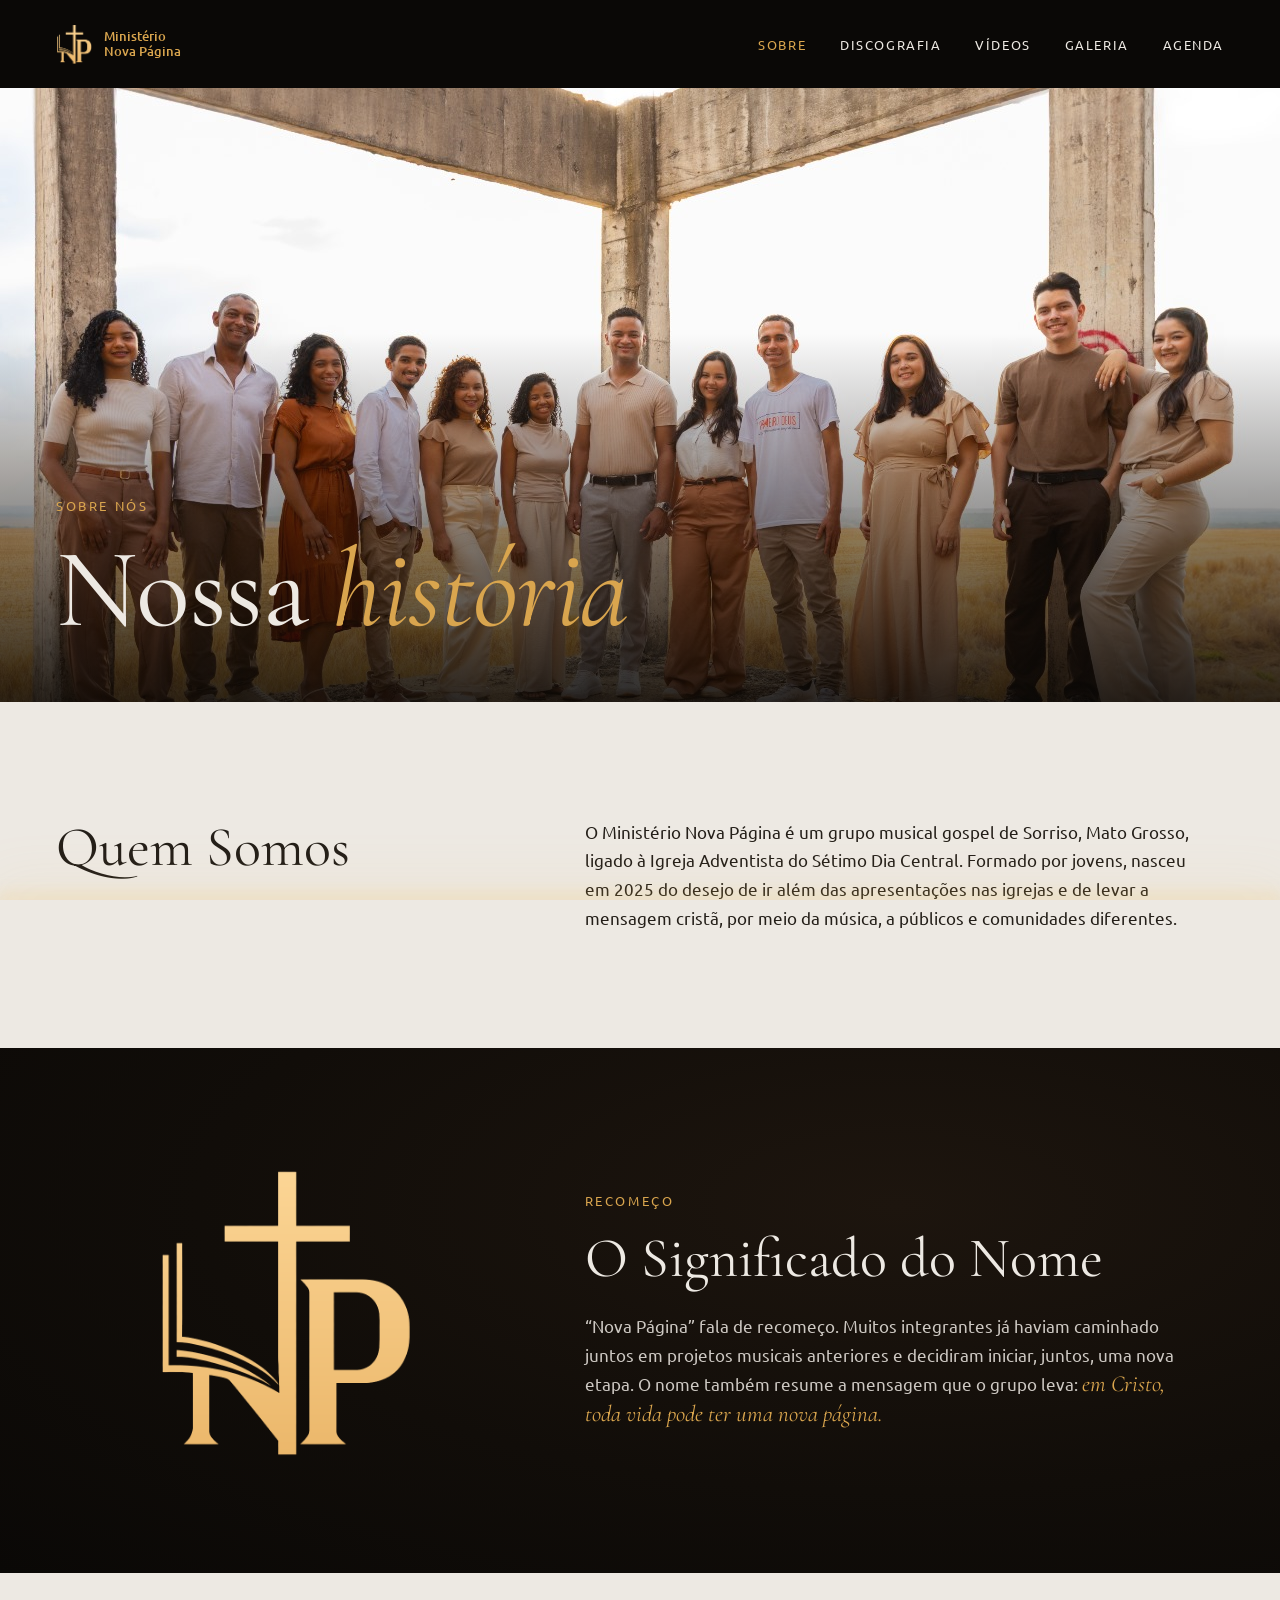
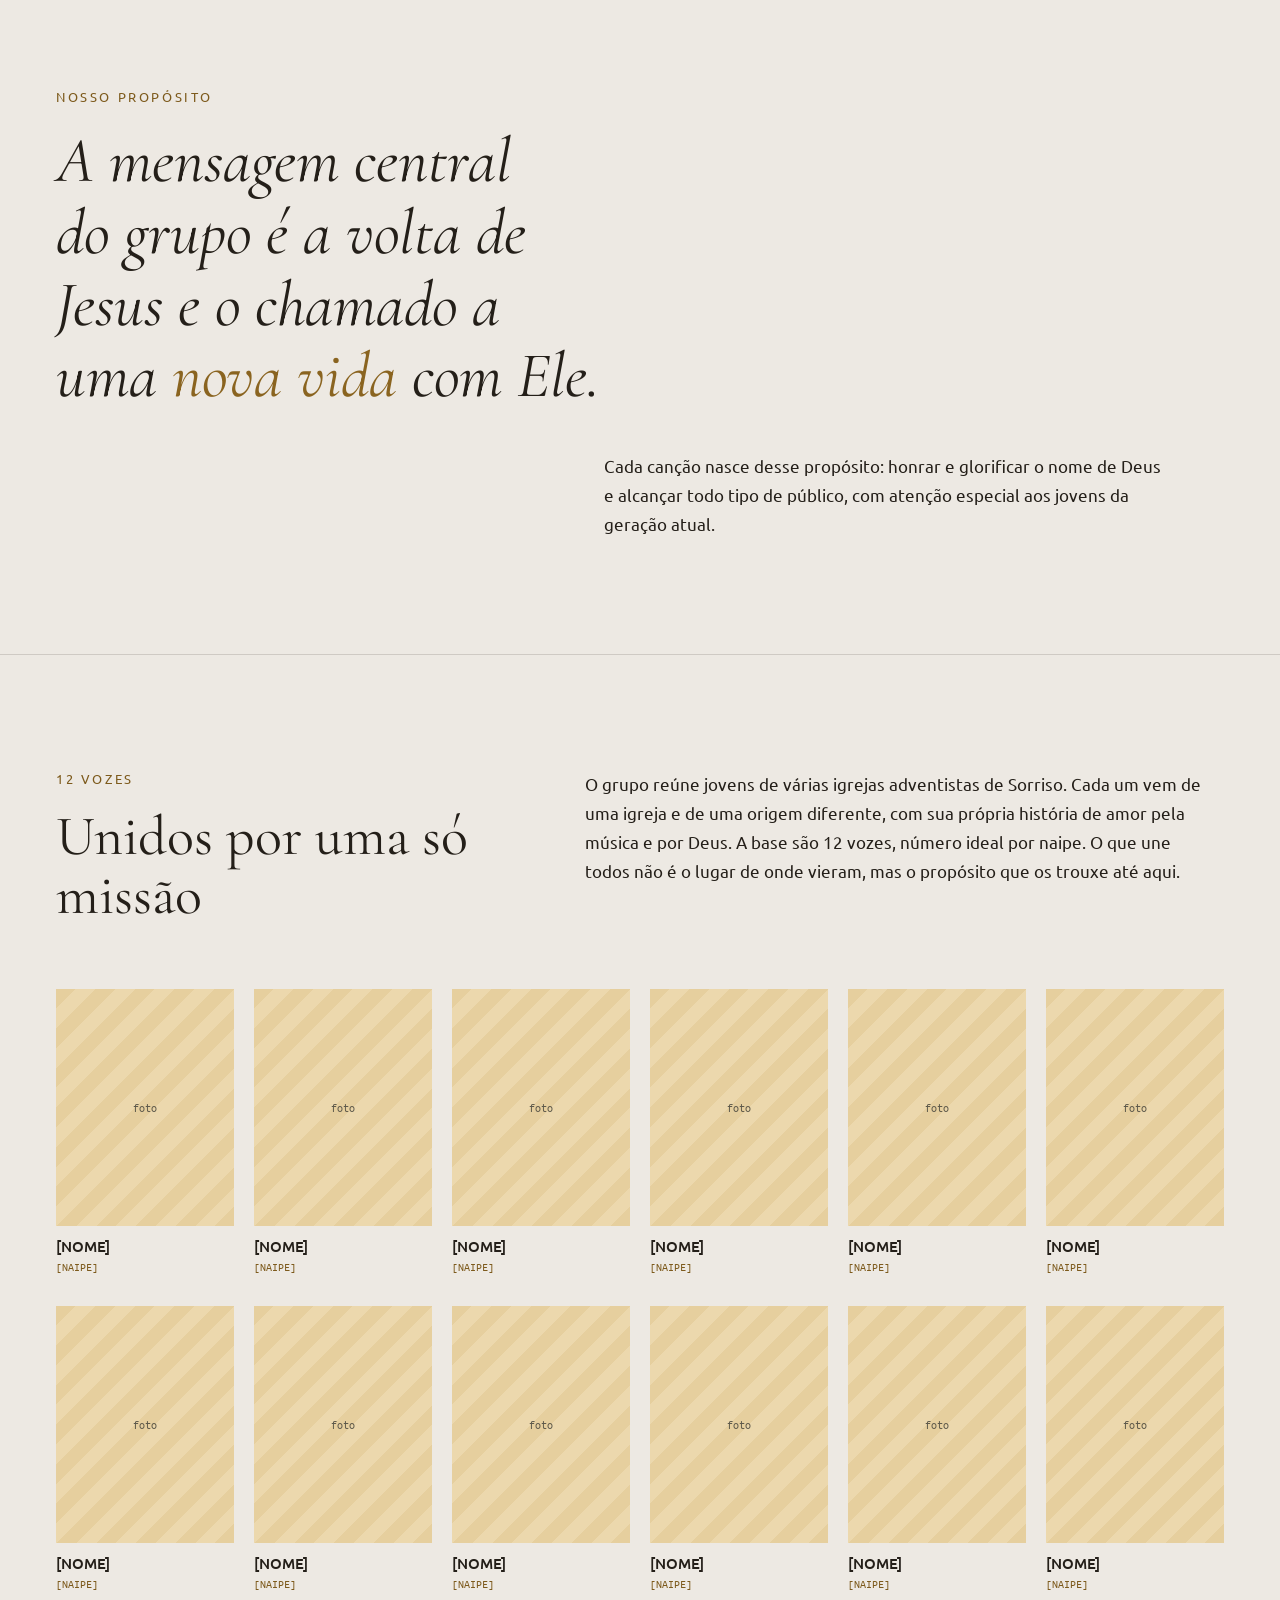
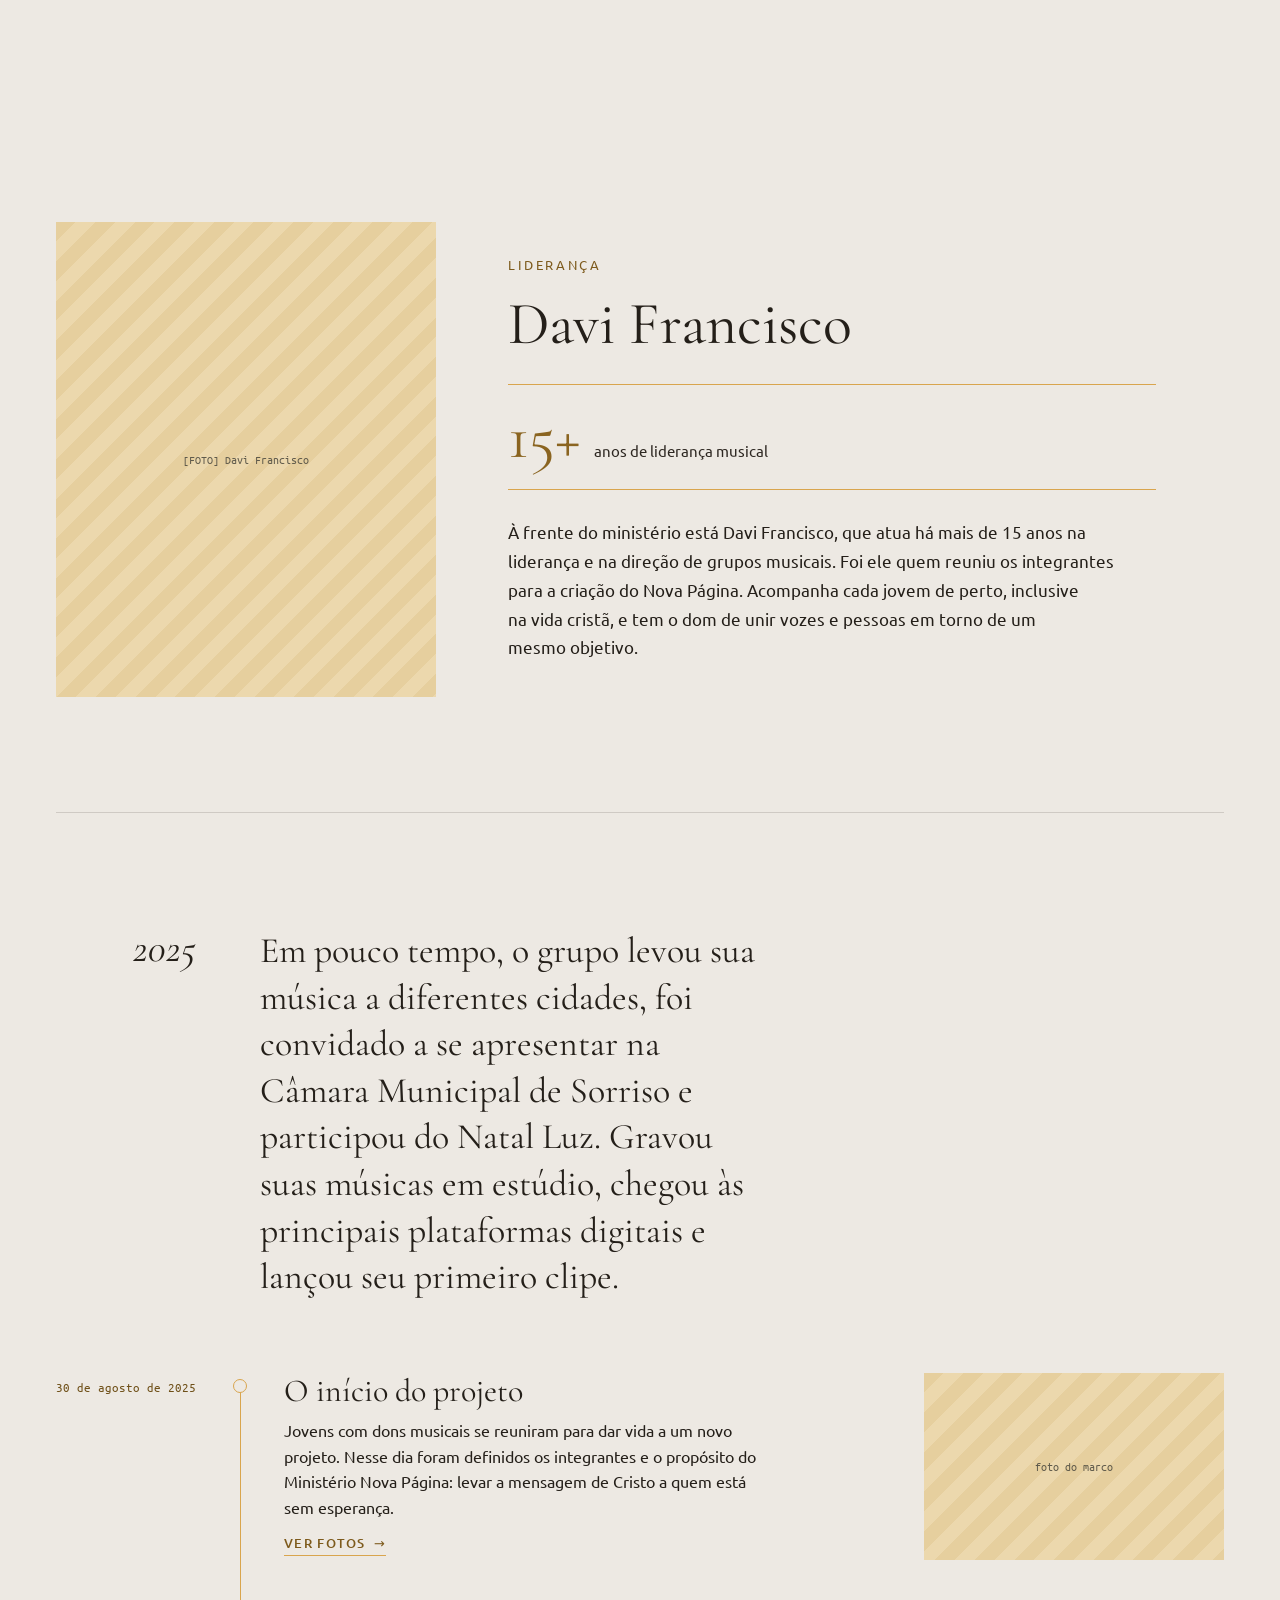
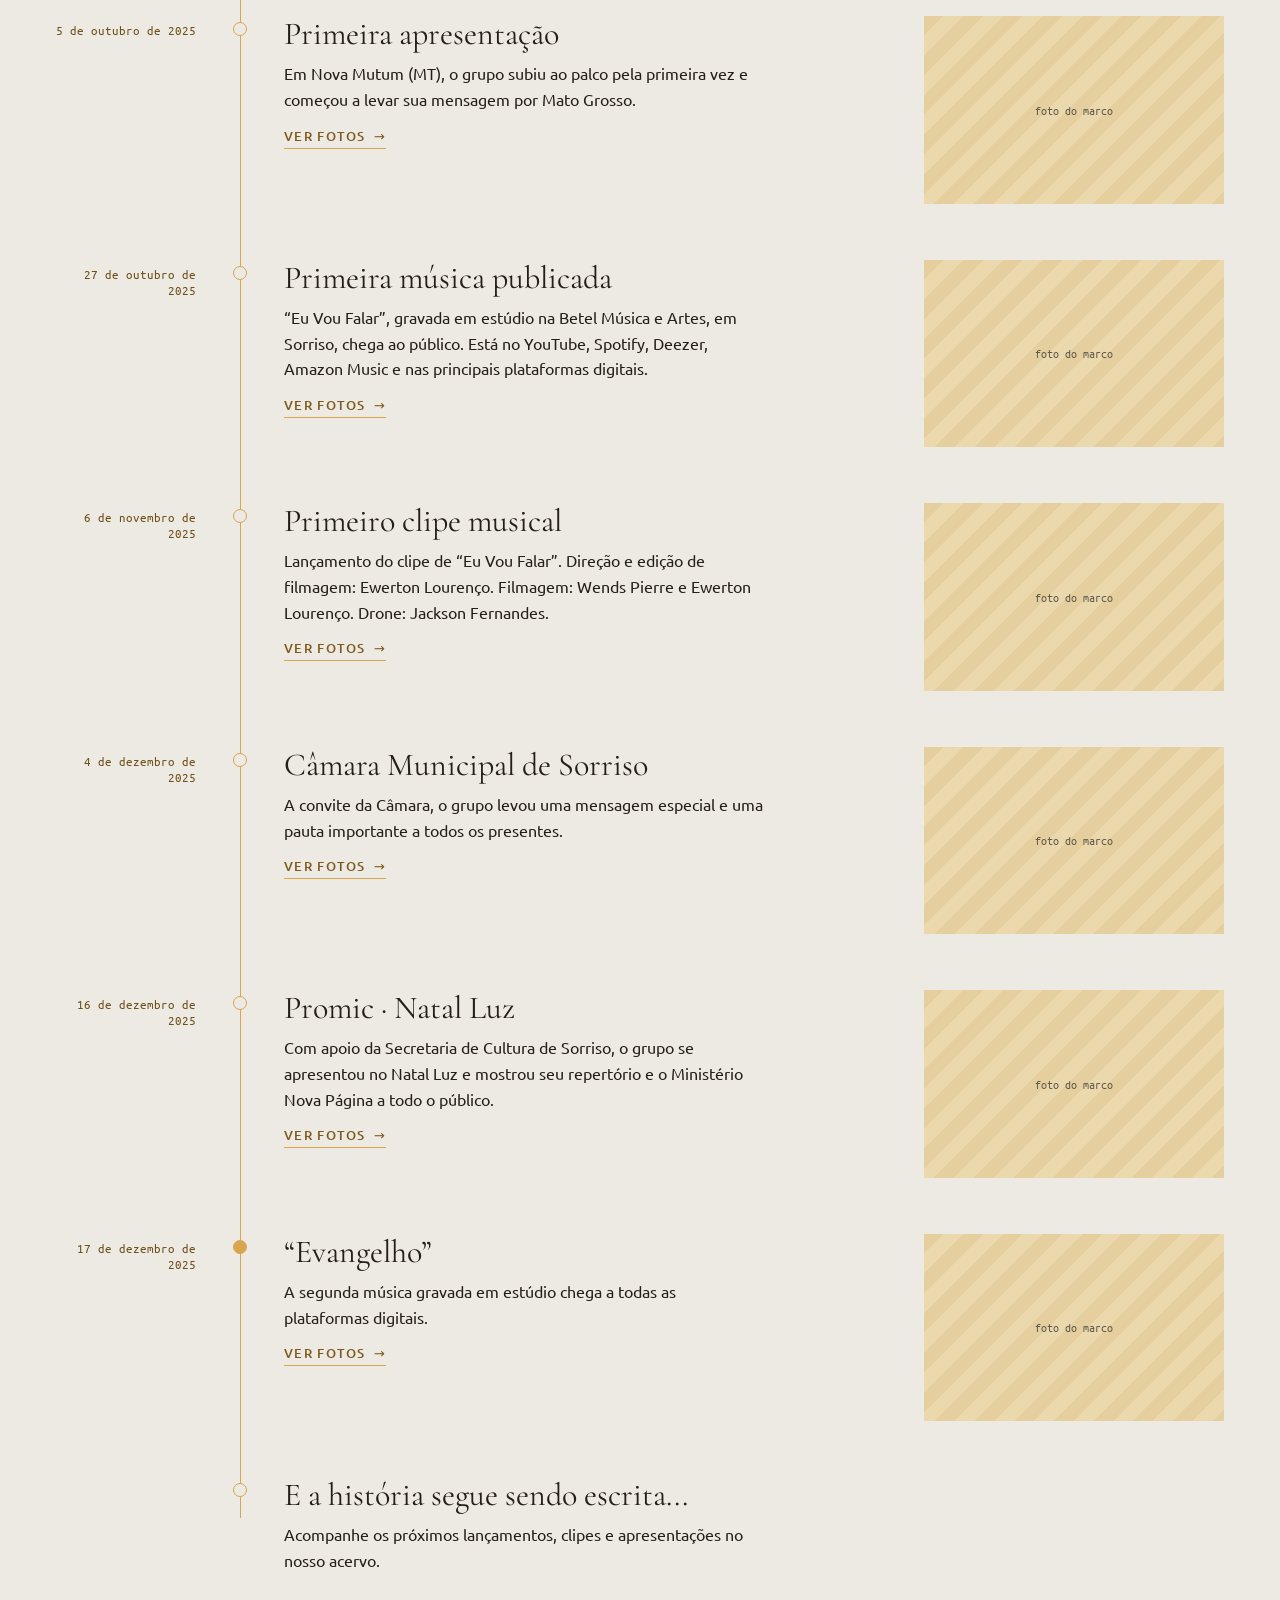
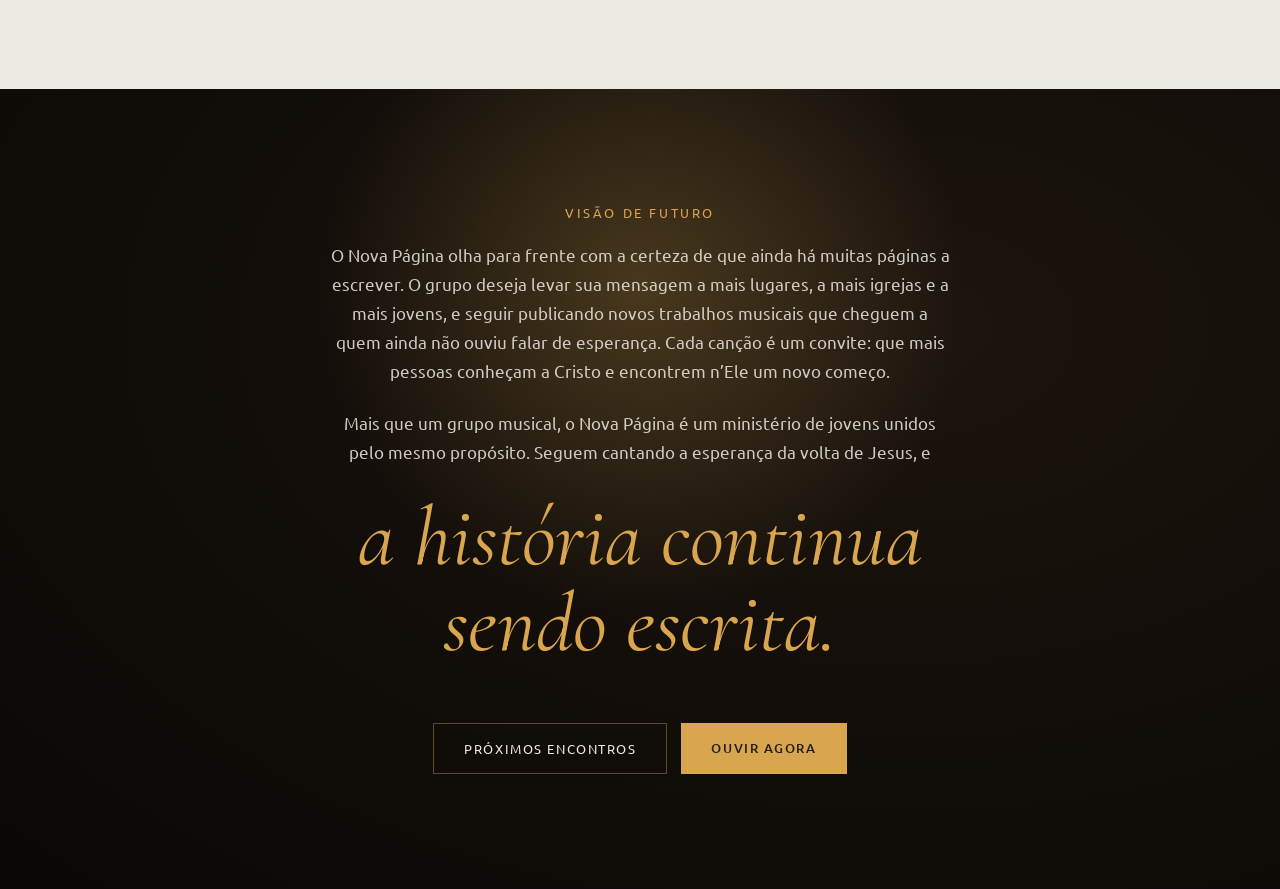
==== commit 9abff8d5: "Capa da página Nossa história em maior resolução - Nova foto do grupo (1280×1280) em assets/foto-gru" ====
--- a/nossa-historia.html
+++ b/nossa-historia.html
@@ -25,7 +25,7 @@
 <main>
   <!-- 1. Abertura -->
   <section class="opening">
-    <img class="crop-top" src="assets/foto-grupo.png" alt="Integrantes do Ministério Nova Página">
+    <img class="crop-top" src="assets/foto-grupo-historia.jpg" width="1280" height="1280" alt="Integrantes do Ministério Nova Página">
     <div class="opening__text">
       <div class="eyebrow eyebrow--gold">Sobre nós</div>
       <h1>Nossa <em>história</em></h1>
